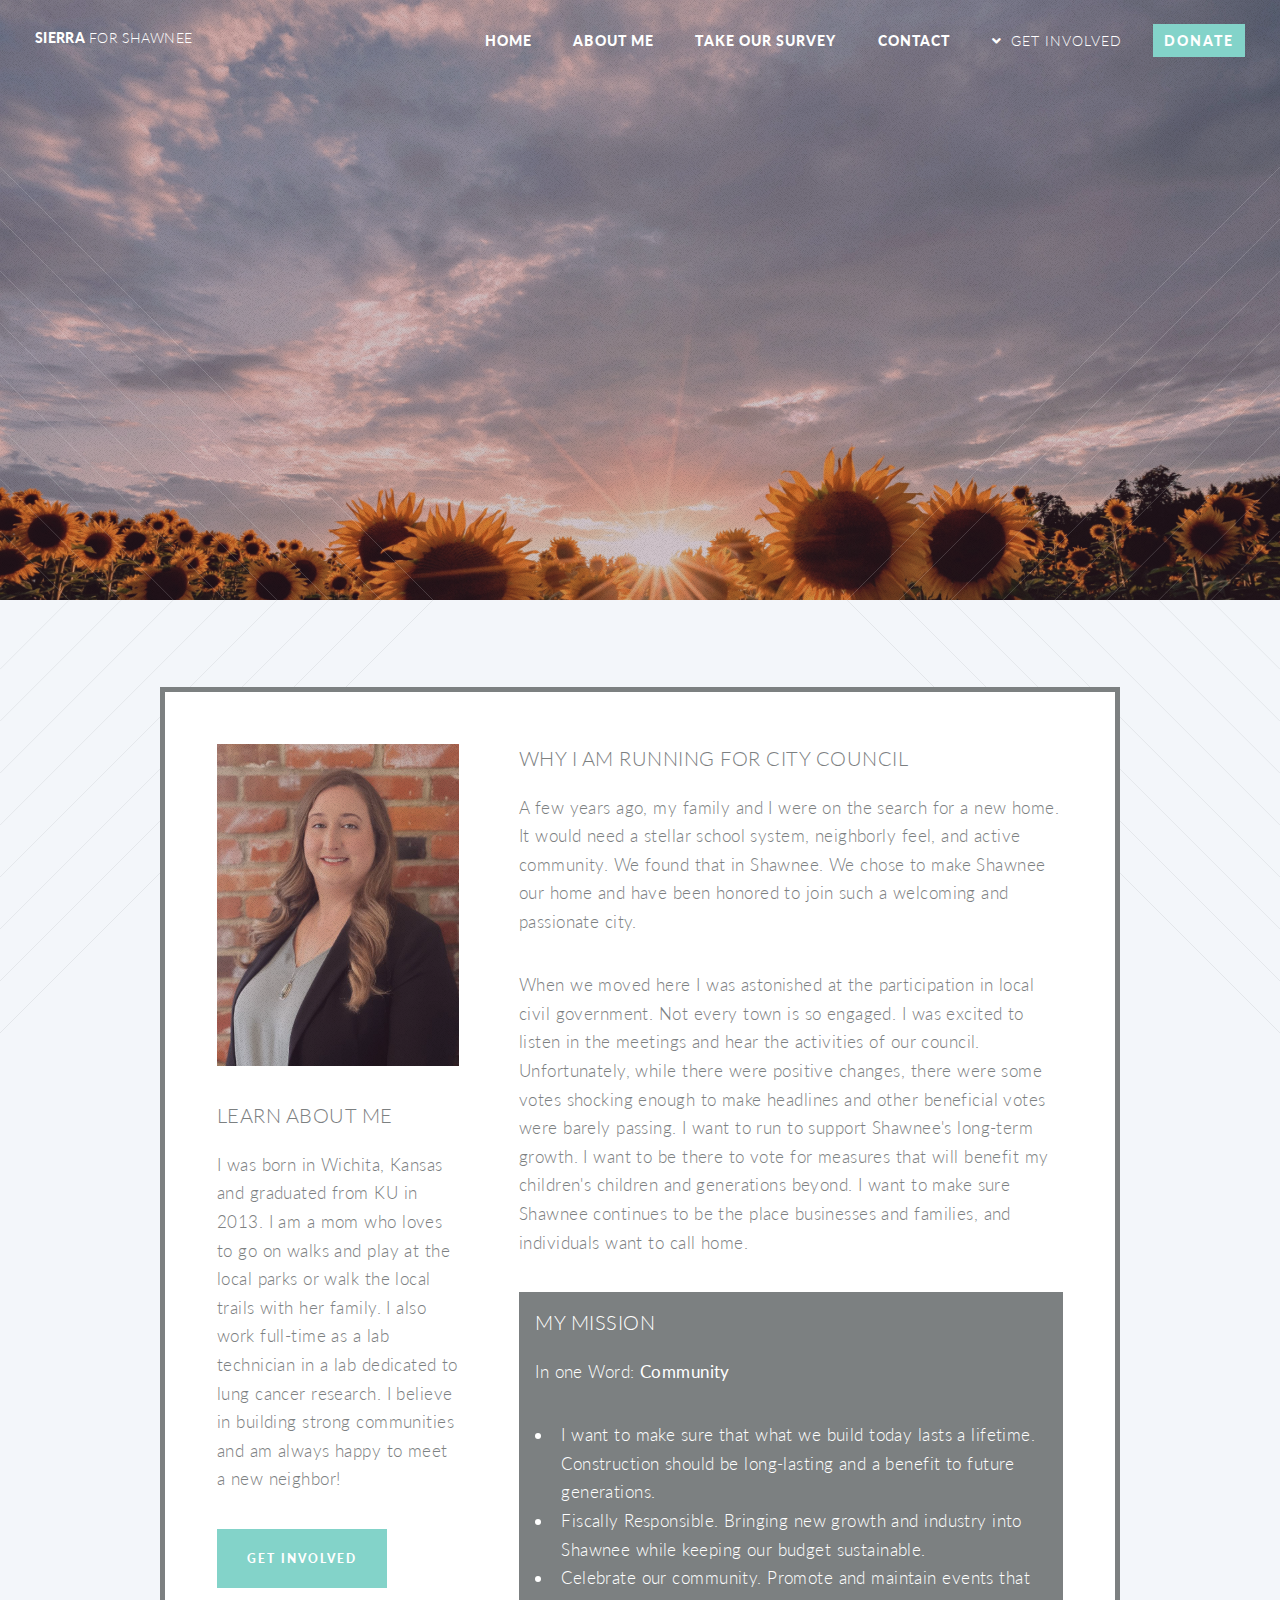
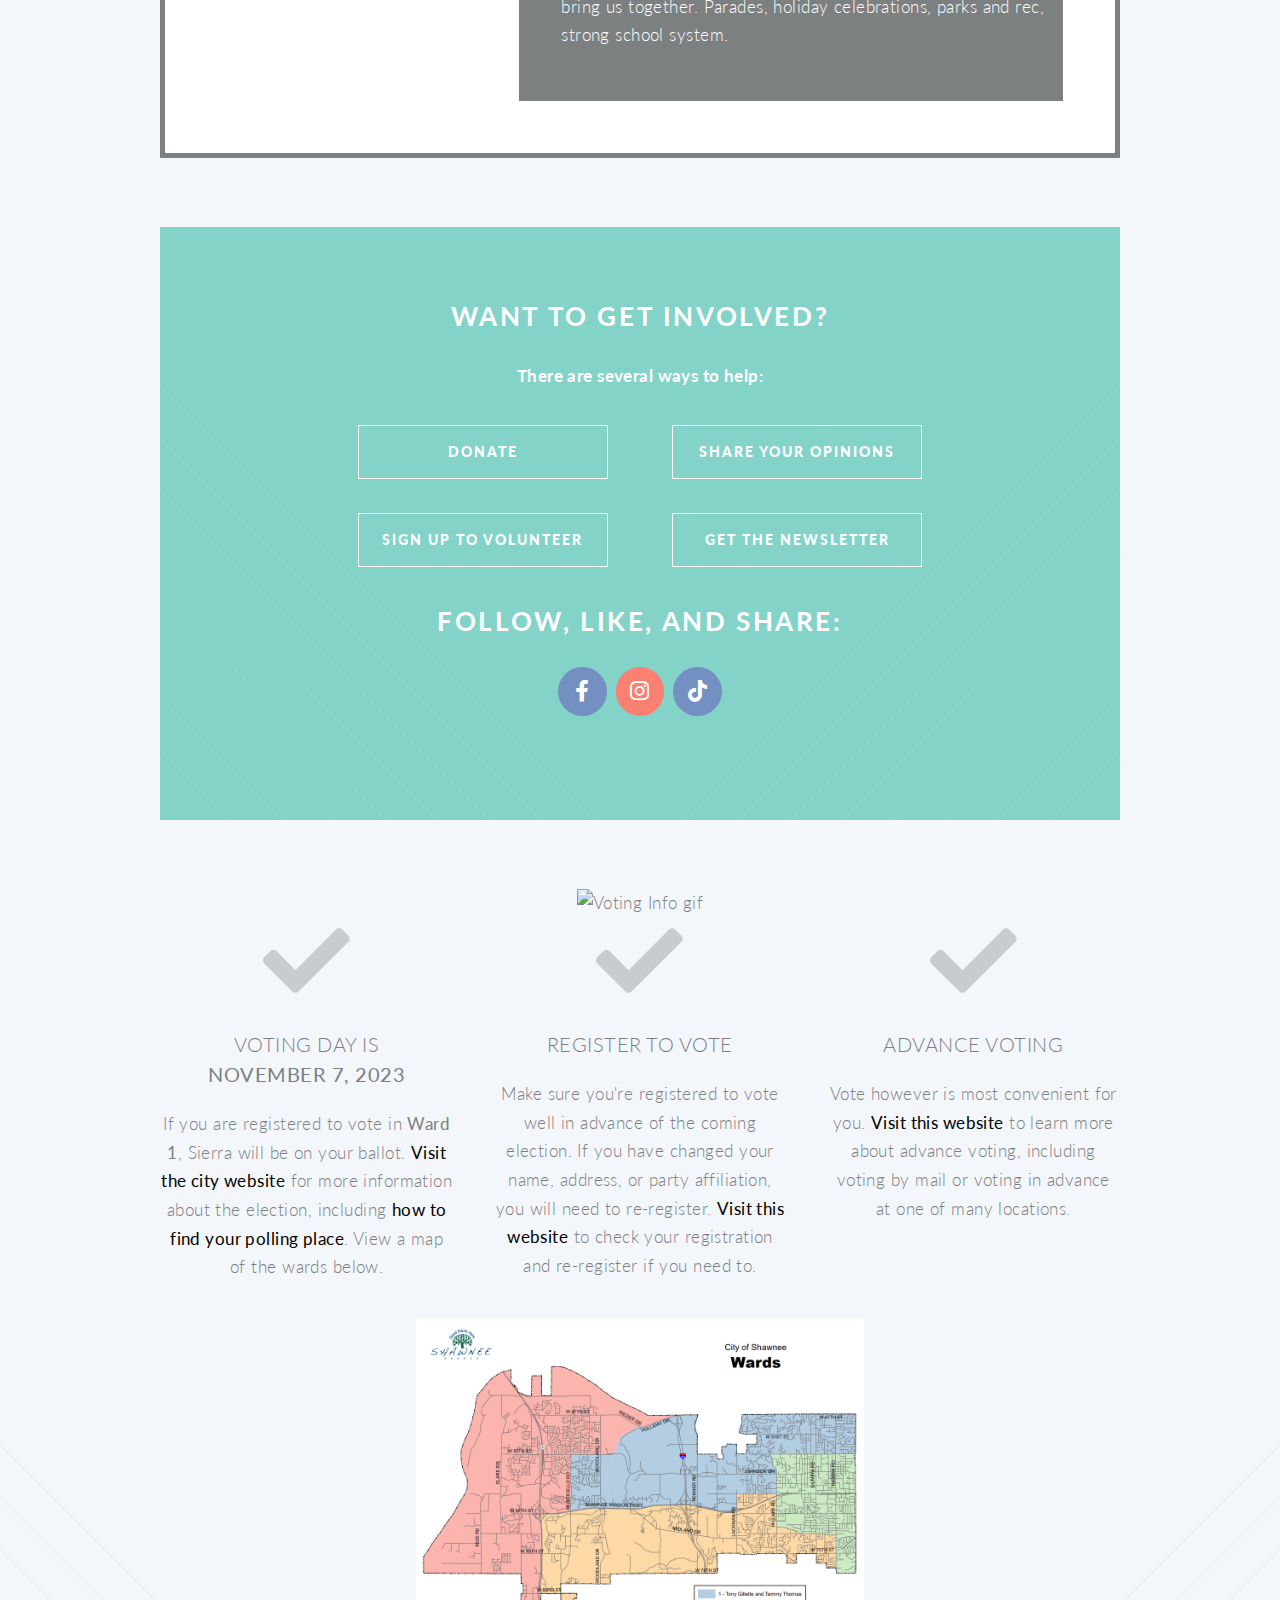
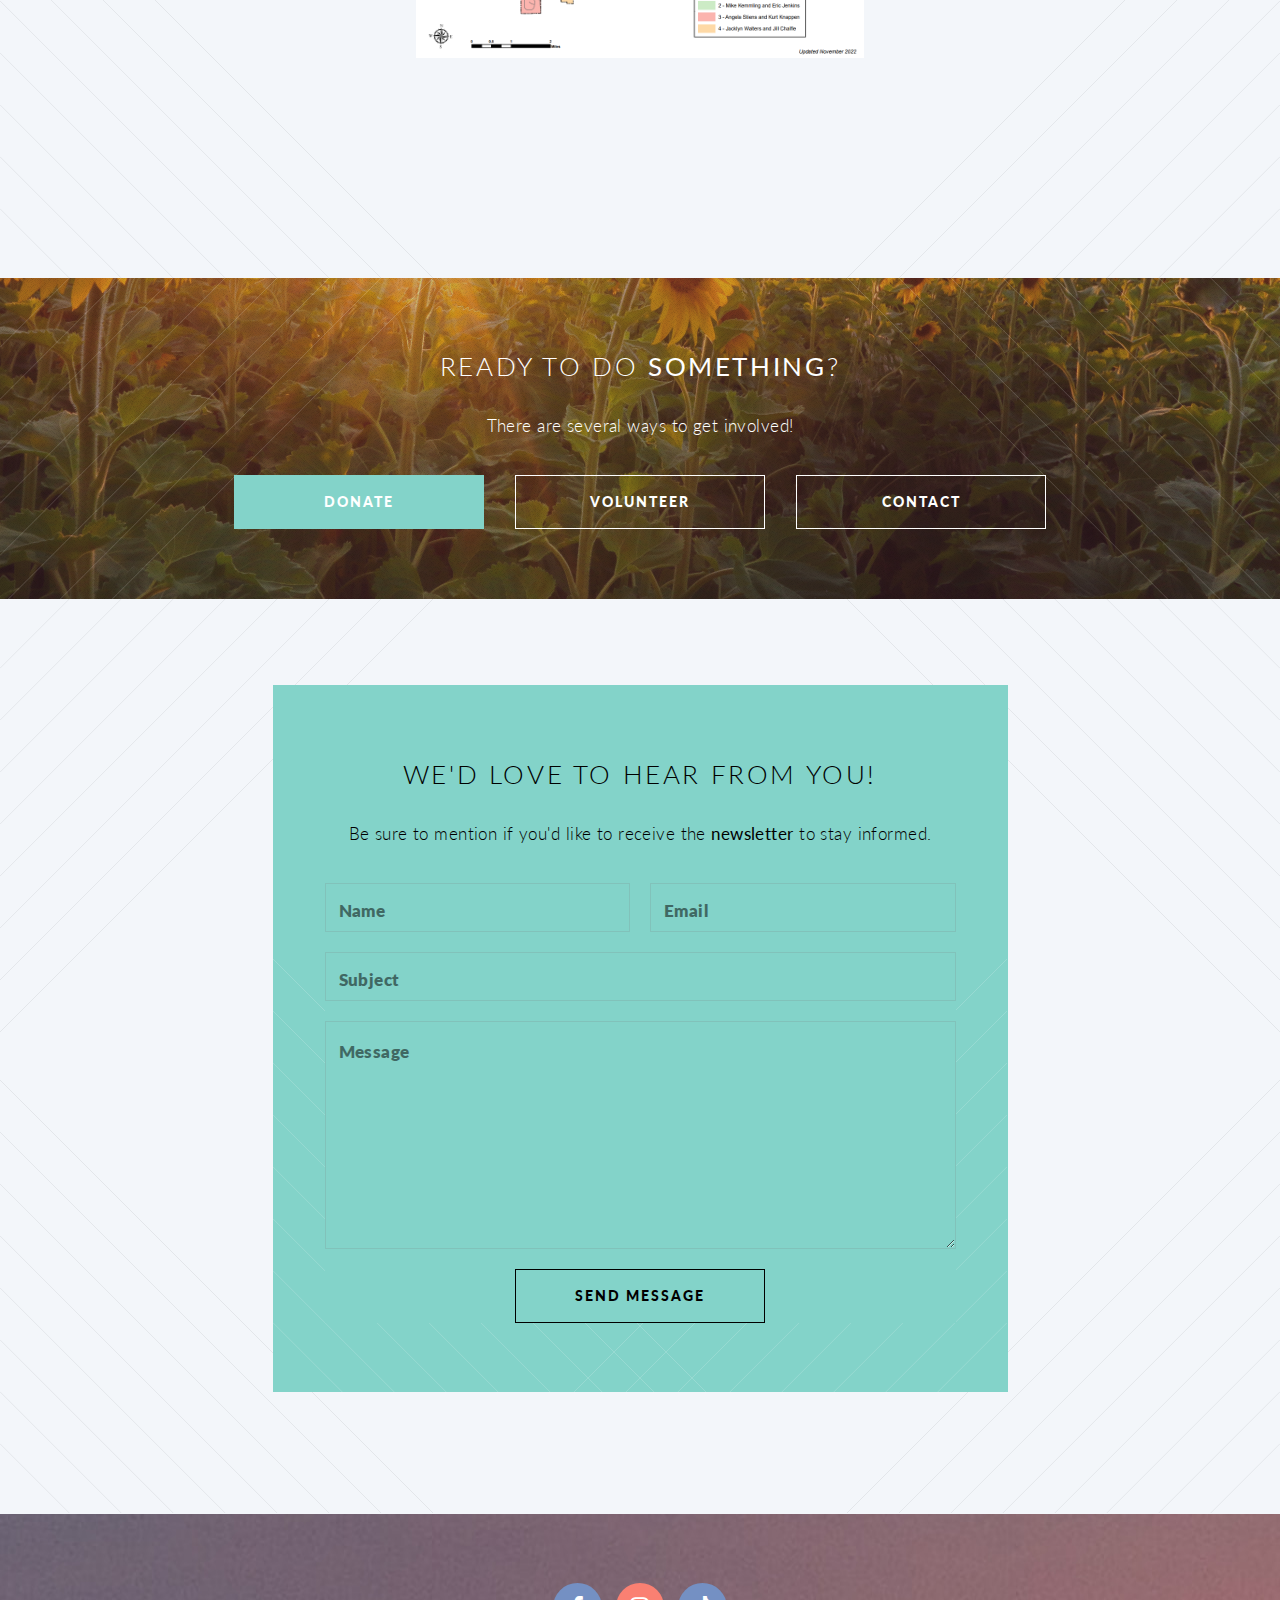
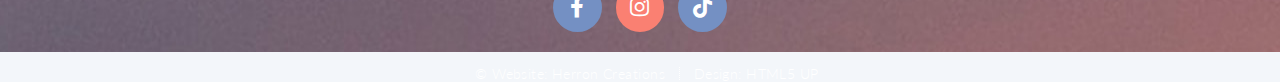
==== index.html @ 4c4a53b8 "Updated social media links on all pages" ====
<!DOCTYPE HTML>
<!--
	Twenty by HTML5 UP
	html5up.net | @ajlkn
	Free for personal and commercial use under the CCA 3.0 license (html5up.net/license)
-->
<html>
	<head>
		<title>Sierra For Shawnee</title>
		<meta charset="utf-8" />
		<meta name="viewport" content="width=device-width, initial-scale=1, user-scalable=no" />
		<link rel="stylesheet" href="assets/css/main.css" />
		<noscript><link rel="stylesheet" href="assets/css/noscript.css" /></noscript>
	</head>
	<body class="index is-preload">
		<div id="page-wrapper">

			<!-- Header -->
				<header id="header" class="alt">
					<h1 id="logo"><a href="index.html">Sierra <span>for Shawnee</span></a></h1>
					<nav id="nav">
						<ul>
							<li class="current"><a href="index.html" target="_blank">Home</a></li>
							<li class="current"><a href="aboutme.html" target="_blank">About Me</a></li>
							<li class="current"><a href="survey.html" target="_blank">Take Our Survey</a></li>
							<li class="current"><a href="contact.html" target="_blank">Contact</a></li>
							<li class="submenu">
								<a href="#">Get Involved</a>
								<ul>
									<li><a href="volunteer.html" target="_blank">Volunteer</a></li>
									<li><a href="https://secure.actblue.com/donate/sierraforshawnee" target="_blank">Donate</a></li>
									<!-- <li><a href="no-sidebar.html">No Sidebar</a></li> -->
									<li><a href="contact.html" target="_blank">Contact</a></li>
									<li><a href="#votinginfo">Voting Info</a></li>
									<!-- <li class="submenu">
										<a href="#">Submenu</a>
										<ul>
											<li><a href="#">Dolore Sed</a></li>
											<li><a href="#">Consequat</a></li>
											<li><a href="#">Lorem Magna</a></li>
											<li><a href="#">Sed Magna</a></li>
											<li><a href="#">Ipsum Nisl</a></li>
										</ul>
									</li> -->
								</ul>
							</li>
							<li><a href="https://secure.actblue.com/donate/sierraforshawnee" target="_blank" class="button primary">DONATE</a></li>
						</ul>
					</nav>
				</header>

			<!-- Banner -->
				<section id="banner">

					<!--
						".inner" is set up as an inline-block so it automatically expands
						in both directions to fit whatever's inside it. This means it won't
						automatically wrap lines, so be sure to use line breaks where
						appropriate (<br />).
					-->
					<div class="inner">

						<header>
							<h2>SIERRA FOR SHAWNEE</h2>
						</header>
						<p>Strengthening our community by supporting <br><strong>sustainable fiscal decisions, <br>developmental growth, and community celebrations.</strong><br />
							<!-- Lorem ipsum, dolor sit amet  <strong>Sierra</strong>  Enim, voluptate!
						<br />
						Lorem, ipsum.
						<br />
						dolor <a href=#>Link?</a>. -->
					</p>
						<footer>
							<ul class="buttons stacked">
								<li><a href="#main" class="button fit scrolly">Tell Me More</a></li>
							</ul>
						</footer>

					</div>

				</section>

			<!-- Main -->
				<article id="main">

					<!-- <header class="special container">
						<span class="icon solid fa-chart-bar"></span> -->
						<!-- <h2>As this is my <strong>twentieth</strong> freebie for HTML5 UP
						<br />
						I decided to give it a really creative name.</h2>
						<p>Turns out <strong>Twenty</strong> was the best I could come up with. Anyway, lame name aside,
						<br />
						it's minimally designed, fully responsive, built on HTML5/CSS3,
						and, like all my stuff,
						<br />
						released for free under the <a href="http://html5up.net/license">Creative Commons Attribution 3.0</a> license. Have fun!</p>
					</header> --> 
					<section class="wrapper style4 container secondInCommand">

						<div class="row gtr-150">
							<div class="col-4 col-12-narrower">

								<!-- Sidebar -->
									<div class="sidebar">
										<section>
											<a href="#" class="image featured"><img src="images/sierraBrick.jpeg" alt="" /></a>
											<header>
												<h3><a href="aboutme.html">Learn about me</a></h3>
											</header>
											<p>I was born in Wichita, Kansas and graduated from KU in 2013. I am a mom who loves to go on walks and play at the local parks or walk the local trails with her family. I also work full-time as a lab technician in a lab dedicated to lung cancer research. I believe in building strong communities and am always happy to meet a new neighbor!</p>
											<footer>
												<ul class="buttons">
													<li><a href="#getInvolved" class="button small primary">Get Involved</a></li>
												</ul>
											</footer>
										</section>
										<!-- <section>
											<header>
												<h3>Magna Feugiat</h3>
											</header>
											<p>Sed tristique purus vitae volutpat commodo suscipit amet sed nibh. Proin a ullamcorper sed blandit. Sed tristique purus vitae volutpat commodo suscipit ullamcorper commodo suscipit amet sed nibh. Proin a ullamcorper sed blandit..</p>
											<footer>
												<ul class="buttons">
													<li><a href="#" class="button small">Learn More</a></li>
												</ul>
											</footer>
										</section> -->

										
									</div>

							</div>
							<div class="col-8 col-12-narrower imp-narrower">

								<!-- Content -->
									<div class="content">
										<section>
											<!-- <a href="#" class="image featured"><img src="images/sierraWood.jpeg" alt="" /></a> -->
											<header>
												<h3><a href="vision.html">Why I am Running For City Council</a></h3>
											</header>
											<p>A few years ago, my family and I were on the search for a new home. It would need a stellar school system, neighborly feel, and active community. We found that in Shawnee. We chose to make Shawnee our home and have been honored to join such a welcoming and passionate city.</p>

												<p>When we moved here I was astonished at the participation in local civil government. Not every town is so engaged. I was excited to listen in the meetings and hear the activities of our council. Unfortunately, while there were positive changes, there were some votes shocking enough to make headlines and other beneficial votes were barely passing. I want to run to support Shawnee's long-term growth. I want to be there to vote for measures that will benefit my children's children and generations beyond.
												I want to make sure Shawnee continues to be the place businesses and families, and individuals want to call home.  
												</p>
										</section>
									</div>
									<div class="content mission">
										<section>
											<!-- <a href="#" class="image featured"><img src="images/sierraWood.jpeg" alt="" /></a> -->
											<header>
												<h3><a href="vision.html">My Mission</a></h3>
											</header>
											<p>In one Word: <strong>Community</strong><br><ul>
												<li>I want to make sure that what we build today lasts a lifetime. Construction should be long-lasting and a benefit to future generations.</li>
												<li>Fiscally Responsible. Bringing new growth and industry into Shawnee while keeping our budget sustainable.</li>
												<li>Celebrate our community. Promote and maintain events that bring us together. Parades, holiday celebrations, parks and rec, strong school system.</li>
											</ul></p>
										</section>
									</div>

							</div>
						</div>
					</section>

					<!-- One -->
						<section id="getInvolved" class="wrapper style2 container special-alt">
							<div class="row gtr-50 involved flow">
								<div class="col-8 col-12-narrower skinny">

									<header class="invChild">
										<h2>Want to GET INVOLVED?</h2>
									</header>
									<p class="invChild">There are several ways to help:
									</p>
										<ul class="invChild buttons buttons1">
											<li><a href="https://secure.actblue.com/donate/sierraforshawnee" target="_blank" class="button">Donate</a></li>
											<li><a href="survey.html" target="_blank" class="button">Share your opinions</a></li>
										</ul>
										<ul class="invChild buttons buttons1">
											<li><a href="volunteer.html" class="button">Sign up to volunteer</a></li>
											<li><a href="contact.html" class="button">Get the Newsletter</a></li>
										</ul>
									<h2 class="invChild">Follow, like, and share:</h2>
										<!-- <ul>
											<li>Donate: Paypal, ActBlue</li>
											<li>Follow, Like and Share: Facebook, Twitter, Insta, TikTok, Reddit</li>
											<li>Share your opinions and/or sign up for volunteering: google forms survey</li>
											<li>Sign up for Newsletter: SierraforShawnee@gmail.com
										 
												General Questions: SierraforShawnee@gmail.com</li>
										</ul> -->
									
										<ul class="invChildIcons clickit icons">
											<li><a href="https://www.facebook.com/SierraforShawnee/" class="icon brands circle fa-facebook-f"><span class="label">Facebook</span></a></li>
											<!-- <li><a href="#" class="icon brands circle fa-twitter"><span class="label">Twitter</span></a></li> -->
											<li><a href="https://www.instagram.com/sierraforshawnee/?igshid=ZDdkNTZiNTM%3D" class="icon brands circle fa-instagram"><span class="label">Instagram</span></a></li>
											<li><a href="#" class="icon brands circle fa-tiktok"><span class="label">TikTok</span></a></li>
											<!-- <li><a href="#" class="icon brands circle fa-reddit"><span class="label">Reddit</span></a></li> -->
											
										</ul>
									<!-- <footer>
										<ul class="buttons">
											<li><a href="#" class="button">Find Out More</a></li>
										</ul>
									</footer> -->
								</div>
								<!-- <div class="col-4 col-12-narrower imp-narrower"> -->
									<!-- <ul class="featured-icons">
										<li><span class="icon fa-clock"><span class="label">Feature 1</span></span></li>
										<li><span class="icon solid fa-volume-up"><span class="label">Feature 2</span></span></li>
										<li><span class="icon solid fa-laptop"><span class="label">Feature 3</span></span></li>
										<li><span class="icon solid fa-inbox"><span class="label">Feature 4</span></span></li>
										<li><span class="icon solid fa-lock"><span class="label">Feature 5</span></span></li>
										<li><span class="icon solid fa-cog"><span class="label">Feature 6</span></span></li>
									</ul> -->
								<!-- </div> -->
							</div>
						</section>

					<!-- Two -->
					<!-- Voting Info -->
					<!-- <section class="home">
        				<video src="video.mp4" autoplay loop muted></video>
        				<h2>
            				<a href="#rest">Calico coffee </a>
       					 </h2>
    				</section> -->
						<section id="votinginfo" class="wrapper style1 container special">
							<div class="makeitfancy">
								<img src="images/votinginfo.gif" alt="Voting Info gif">
							</div>
							<div class="row">
								<div class="col-4 col-12-narrower voteLinks">

									<section>
										<span class="icon solid featured fa-check"></span>
										<header>
											<h3>Voting Day is<br> <strong>November 7, 2023</strong></h3>
										</header>
										<p>If you are registered to vote in <strong>Ward 1</strong>, Sierra will be on your ballot. <strong><a href="https://www.cityofshawnee.org/government/city_elections_and_voting" target="_blank">Visit the city website</a></strong> for more information about the election, including <strong><a href="https://www.jocoelection.org/voting-election-info/polling-places" target="_blank">how to find your polling place</a></strong>. View a map of the wards below.</p>
									</section>

								</div>
								<div class="col-4 col-12-narrower voteLinks">

									<section>
										<span class="icon solid featured fa-check"></span>
										<header>
											<h3>Register to Vote</h3>
										</header>
										<p>Make sure you're registered to vote well in advance of the coming election. If you have changed your name, address, or party affiliation, you will need to re-register. <strong><a href="https://www.jocoelection.org/registration/register-vote" target="_blank">Visit this website</a></strong> to check your registration and re-register if you need to.</p>
									</section>

								</div>
								<div class="col-4 col-12-narrower voteLinks">

									<section>
										<span class="icon solid featured fa-check"></span>
										<header>
											<h3>Advance voting</h3>
										</header>
										<p>Vote however is most convenient for you. <strong><a href="https://www.jocoelection.org/voting-election-info/advance-voting" target="_blank">Visit this website</a></strong> to learn more about advance voting, including voting by mail or voting in advance at one of many locations.</p>
									</section>

								</div>
								
							</div>
							<div class="spaced">
								<a href="https://gis.cityofshawnee.org/GISImages/PDF_Maps/WARDS.pdf" target="_blank"><img class="logo" src="images/Shawnee Wards.png" alt="Shawnee Wards"></a>
							</div>

					<!-- Three -->
						<!-- <section class="wrapper style3 container special">

							<header class="major">
								<h2>Instagram <strong>placeholder</strong></h2>
							</header>

							<div class="row">
								<div class="col-6 col-12-narrower">

									<section>
										<a href="#" class="image featured"><img src="images/pic01.jpg" alt="" /></a>
										<header>
											<h3>Cool photo</h3>
										</header>
										<p>Sed tristique purus vitae volutpat commodo suscipit amet sed nibh. Proin a ullamcorper sed blandit. Sed tristique purus vitae volutpat commodo suscipit ullamcorper sed blandit lorem ipsum dolore.</p>
									</section>

								</div>
								<div class="col-6 col-12-narrower">

									<section>
										<a href="#" class="image featured"><img src="images/pic02.jpg" alt="" /></a>
										<header>
											<h3>Cool photo</h3>
										</header>
										<p>Sed tristique purus vitae volutpat commodo suscipit amet sed nibh. Proin a ullamcorper sed blandit. Sed tristique purus vitae volutpat commodo suscipit ullamcorper sed blandit lorem ipsum dolore.</p>
									</section>

								</div>
							</div>
							<div class="row">
								<div class="col-6 col-12-narrower">

									<section>
										<a href="#" class="image featured"><img src="images/pic03.jpg" alt="" /></a>
										<header>
											<h3>Cool photo</h3>
										</header>
										<p>Sed tristique purus vitae volutpat commodo suscipit amet sed nibh. Proin a ullamcorper sed blandit. Sed tristique purus vitae volutpat commodo suscipit ullamcorper sed blandit lorem ipsum dolore.</p>
									</section>

								</div>
								<div class="col-6 col-12-narrower">

									<section>
										<a href="#" class="image featured"><img src="images/pic04.jpg" alt="" /></a>
										<header>
											<h3>Cool photo</h3>
										</header>
										<p>Sed tristique purus vitae volutpat commodo suscipit amet sed nibh. Proin a ullamcorper sed blandit. Sed tristique purus vitae volutpat commodo suscipit ullamcorper sed blandit lorem ipsum dolore.</p>
									</section>

								</div>
							</div>

							<footer class="major">
								<ul class="buttons">
									<li><a href="#" class="button">See More</a></li>
								</ul>
							</footer>

						</section> -->

				</article>

			<!-- CTA -->
				<section id="cta">

					<header>
						<h2>Ready to do <strong>something</strong>?</h2>
						<p>There are several ways to get involved!</p>
					</header>
					<footer>
						<ul class="buttons">
							<li><a href="https://secure.actblue.com/donate/sierraforshawnee" target="_blank" class="button primary">Donate</a></li>
							<li><a href="volunteer.html" class="button" target="_blank">Volunteer</a></li>
							<li><a href="contact.html" class="button" target="_blank">Contact</a></li>
						</ul>
					</footer>

				</section>
				<article id="main"><!-- One -->
						<section class="wrapper style2 special container medium tagalongcontact">

							<!-- Content -->
								<div class="content tagalongcontact">
									<h2>We'd love to hear from you!</h2>
									<p class="newsletter">Be sure to mention if you'd like to receive the <strong>newsletter</strong> to stay informed.</p>
									<form
  										action="https://formspree.io/f/mbjezznb"
  										method="POST"
										>
										<div class="row gtr-50">
											<div class="col-6 col-12-mobile">
												<input type="text" name="name" placeholder="Name" />
											</div>
											<div class="col-6 col-12-mobile">
												<input type="text" name="email" placeholder="Email" />
											</div>
											<div class="col-12">
												<input type="text" name="subject" placeholder="Subject" />
											</div>
											<div class="col-12">
												<textarea name="message" placeholder="Message" rows="7"></textarea>
											</div>
											<div class="col-12">
												<ul class="buttons">
													<li><input type="submit" class="special" value="Send Message" /></li>
												</ul>
											</div>
										</div>
									</form>
								</div>

						</section>

				</article>

			<!-- Footer -->
				<footer id="footer">

					<ul class="icons">
						<li><a href="https://www.facebook.com/SierraforShawnee/" class="icon brands circle fa-facebook-f"><span class="label">Facebook</span></a></li>
						<!-- <li><a href="#" class="icon brands circle fa-twitter"><span class="label">Twitter</span></a></li> -->
						<li><a href="https://www.instagram.com/sierraforshawnee/?igshid=ZDdkNTZiNTM%3D" class="icon brands circle fa-instagram"><span class="label">Instagram</span></a></li>
						<li><a href="#" class="icon brands circle fa-tiktok"><span class="label">TikTok</span></a></li>
						<!-- <li><a href="#" class="icon brands circle fa-reddit"><span class="label">Reddit</span></a></li> -->
					</ul>

					<ul class="copyright">
						<li>&copy; Website: <a href="https://alexherron.netlify.app/" target="_blank">Herron Creations</a></li><li>Design: <a href="http://html5up.net">HTML5 UP</a></li>
					</ul>

				</footer>

		</div>
		<!-- Scripts -->
			<script src="assets/js/jquery.min.js"></script>
			<script src="assets/js/jquery.dropotron.min.js"></script>
			<script src="assets/js/jquery.scrolly.min.js"></script>
			<script src="assets/js/jquery.scrollex.min.js"></script>
			<script src="assets/js/browser.min.js"></script>
			<script src="assets/js/breakpoints.min.js"></script>
			<script src="assets/js/util.js"></script>
			<script src="assets/js/main.js"></script>

	</body>
</html>
---- assets/css/main.css ----
@import url("fontawesome-all.min.css");
@import url("https://fonts.googleapis.com/css?family=Lato:300,400,900");

/*
	Twenty by HTML5 UP
	html5up.net | @ajlkn
	Free for personal and commercial use under the CCA 3.0 license (html5up.net/license)
*/

html, body, div, span, applet, object,
iframe, h1, h2, h3, h4, h5, h6, p, blockquote,
pre, a, abbr, acronym, address, big, cite,
code, del, dfn, em, img, ins, kbd, q, s, samp,
small, strike, strong, sub, sup, tt, var, b,
u, i, center, dl, dt, dd, ol, ul, li, fieldset,
form, label, legend, table, caption, tbody,
tfoot, thead, tr, th, td, article, aside,
canvas, details, embed, figure, figcaption,
footer, header, hgroup, menu, nav, output, ruby,
section, summary, time, mark, audio, video {
	margin: 0;
	padding: 0;
	border: 0;
	font-size: 100%;
	font: inherit;
	vertical-align: baseline;}

article, aside, details, figcaption, figure,
footer, header, hgroup, menu, nav, section {
	display: block;}

body {
	line-height: 1;
}

ol, ul {
	list-style: none;
}

blockquote, q {
	quotes: none;
}

	blockquote:before, blockquote:after, q:before, q:after {
		content: '';
		content: none;
	}

table {
	border-collapse: collapse;
	border-spacing: 0;
}

body {
	-webkit-text-size-adjust: none;
}

mark {
	background-color: transparent;
	color: inherit;
}

input::-moz-focus-inner {
	border: 0;
	padding: 0;
}

input, select, textarea {
	-moz-appearance: none;
	-webkit-appearance: none;
	-ms-appearance: none;
	appearance: none;
}

/* Basic */

	html {
		box-sizing: border-box;
	}

	*, *:before, *:after {
		box-sizing: inherit;
	}

	body {
		background: #f3f6fa;
	}

		body.is-preload *, body.is-preload *:before, body.is-preload *:after {
			-moz-animation: none !important;
			-webkit-animation: none !important;
			-ms-animation: none !important;
			animation: none !important;
			-moz-transition: none !important;
			-webkit-transition: none !important;
			-ms-transition: none !important;
			transition: none !important;
		}

	body, input, select, textarea {
		color: #7c8081;
		font-family: 'Lato', sans-serif;
		font-size: 15pt;
		font-weight: 300;
		letter-spacing: 0.025em;
		line-height: 1.75em;
	}

	a {
		-moz-transition: color 0.2s ease-in-out, border-color 0.2s ease-in-out, background-color 0.2s ease-in-out;
		-webkit-transition: color 0.2s ease-in-out, border-color 0.2s ease-in-out, background-color 0.2s ease-in-out;
		-ms-transition: color 0.2s ease-in-out, border-color 0.2s ease-in-out, background-color 0.2s ease-in-out;
		transition: color 0.2s ease-in-out, border-color 0.2s ease-in-out, background-color 0.2s ease-in-out;
		color: #3fb1a3;
		text-decoration: none;
		/* border-bottom: dotted 1px; */
	}

		a:hover {
			border-bottom-color: transparent;
		}

	strong, b {
		font-weight: 400;
	}

	p, ul, ol, dl, table, blockquote {
		margin: 0 0 2em 0;
	}

	h1, h2, h3, h4, h5, h6 {
		color: inherit;
		font-weight: 300;
		line-height: 1.75em;
		margin-bottom: 1em;
		text-transform: uppercase;
	}

		h1 a, h2 a, h3 a, h4 a, h5 a, h6 a {
			color: inherit;
			text-decoration: none;
			border: 0;
		}

	h2 {
		font-size: 1.5em;
		letter-spacing: 0.1em;
	}

	h3 {
		font-size: 1.15em;
		letter-spacing: 0.025em;
	}

	sub {
		font-size: 0.8em;
		position: relative;
		top: 0.5em;
	}

	sup {
		font-size: 0.8em;
		position: relative;
		top: -0.5em;
	}

	hr {
		border-top: solid 1px rgba(124, 128, 129, 0.2);
		border: 0;
		margin-bottom: 1.5em;
	}

	blockquote {
		border-left: solid 0.5em rgba(124, 128, 129, 0.2);
		font-style: italic;
		padding: 1em 0 1em 2em;
	}

/* Container */

	.container {
		margin: 0 auto;
		max-width: 100%;
		width: 1400px;
	}

		.container.medium {
			width: 1050px;
		}

		@media screen and (max-width: 1680px) {

			.container {
				width: 1200px;
			}

				.container.medium {
					width: 900px;
				}

		}

		@media screen and (max-width: 1280px) {

			.container {
				width: 960px;
			}

				.container.medium {
					width: 735px;
				}

		}

		@media screen and (max-width: 980px) {

			.container {
				width: 95%;
			}

				.container.medium {
					width: 71.25%;
				}

		}

		@media screen and (max-width: 840px) {

			.container {
				width: 95%;
			}

				.container.medium {
					width: 95%;
				}

		}

		@media screen and (max-width: 736px) {

			.container {
				width: 100%;
			}

				.container.medium {
					width: 100%;
				}

		}

/* Row */

	.row {
		display: flex;
		flex-wrap: wrap;
		box-sizing: border-box;
		align-items: stretch;
	}

		.row > * {
			box-sizing: border-box;
		}

		.row.gtr-uniform > * > :last-child {
			margin-bottom: 0;
		}

		.row.aln-left {
			justify-content: flex-start;
		}

		.row.aln-center {
			justify-content: center;
		}

		.row.aln-right {
			justify-content: flex-end;
		}

		.row.aln-top {
			align-items: flex-start;
		}

		.row.aln-middle {
			align-items: center;
		}

		.row.aln-bottom {
			align-items: flex-end;
		}

		.row > .imp {
			order: -1;
		}

		.row > .col-1 {
			width: 8.33333%;
		}

		.row > .off-1 {
			margin-left: 8.33333%;
		}

		.row > .col-2 {
			width: 16.66667%;
		}

		.row > .off-2 {
			margin-left: 16.66667%;
		}

		.row > .col-3 {
			width: 25%;
		}

		.row > .off-3 {
			margin-left: 25%;
		}

		.row > .col-4 {
			width: 33.33333%;
		}

		.row > .off-4 {
			margin-left: 33.33333%;
		}

		.row > .col-5 {
			width: 41.66667%;
		}

		.row > .off-5 {
			margin-left: 41.66667%;
		}

		.row > .col-6 {
			width: 50%;
		}

		.row > .off-6 {
			margin-left: 50%;
		}

		.row > .col-7 {
			width: 58.33333%;
		}

		.row > .off-7 {
			margin-left: 58.33333%;
		}

		.row > .col-8 {
			width: 66.66667%;
		}

		.row > .off-8 {
			margin-left: 66.66667%;
		}

		.row > .col-9 {
			width: 75%;
		}

		.row > .off-9 {
			margin-left: 75%;
		}

		.row > .col-10 {
			width: 83.33333%;
		}

		.row > .off-10 {
			margin-left: 83.33333%;
		}

		.row > .col-11 {
			width: 91.66667%;
		}

		.row > .off-11 {
			margin-left: 91.66667%;
		}

		.row > .col-12 {
			width: 100%;
		}

		.row > .off-12 {
			margin-left: 100%;
		}

		.row.gtr-0 {
			margin-top: 0px;
			margin-left: 0px;
		}

			.row.gtr-0 > * {
				padding: 0px 0 0 0px;
			}

			.row.gtr-0.gtr-uniform {
				margin-top: 0px;
			}

				.row.gtr-0.gtr-uniform > * {
					padding-top: 0px;
				}

		.row.gtr-25 {
			margin-top: -12.5px;
			margin-left: -12.5px;
		}

			.row.gtr-25 > * {
				padding: 12.5px 0 0 12.5px;
			}

			.row.gtr-25.gtr-uniform {
				margin-top: -12.5px;
			}

				.row.gtr-25.gtr-uniform > * {
					padding-top: 12.5px;
				}

		.row.gtr-50 {
			margin-top: -25px;
			margin-left: -25px;
		}

			.row.gtr-50 > * {
				padding: 25px 0 0 25px;
			}

			.row.gtr-50.gtr-uniform {
				margin-top: -25px;
			}

				.row.gtr-50.gtr-uniform > * {
					padding-top: 25px;
				}

		.row {
			margin-top: -50px;
			margin-left: -50px;
		}

			.row > * {
				padding: 50px 0 0 50px;
			}

			.row.gtr-uniform {
				margin-top: -50px;
			}

				.row.gtr-uniform > * {
					padding-top: 50px;
				}

		.row.gtr-150 {
			margin-top: -75px;
			margin-left: -75px;
		}

			.row.gtr-150 > * {
				padding: 75px 0 0 75px;
			}

			.row.gtr-150.gtr-uniform {
				margin-top: -75px;
			}

				.row.gtr-150.gtr-uniform > * {
					padding-top: 75px;
				}

		.row.gtr-200 {
			margin-top: -100px;
			margin-left: -100px;
		}

			.row.gtr-200 > * {
				padding: 100px 0 0 100px;
			}

			.row.gtr-200.gtr-uniform {
				margin-top: -100px;
			}

				.row.gtr-200.gtr-uniform > * {
					padding-top: 100px;
				}

		@media screen and (max-width: 1680px) {

			.row {
				display: flex;
				flex-wrap: wrap;
				box-sizing: border-box;
				align-items: stretch;
			}

				.row > * {
					box-sizing: border-box;
				}

				.row.gtr-uniform > * > :last-child {
					margin-bottom: 0;
				}

				.row.aln-left {
					justify-content: flex-start;
				}

				.row.aln-center {
					justify-content: center;
				}

				.row.aln-right {
					justify-content: flex-end;
				}

				.row.aln-top {
					align-items: flex-start;
				}

				.row.aln-middle {
					align-items: center;
				}

				.row.aln-bottom {
					align-items: flex-end;
				}

				.row > .imp-wide {
					order: -1;
				}

				.row > .col-1-wide {
					width: 8.33333%;
				}

				.row > .off-1-wide {
					margin-left: 8.33333%;
				}

				.row > .col-2-wide {
					width: 16.66667%;
				}

				.row > .off-2-wide {
					margin-left: 16.66667%;
				}

				.row > .col-3-wide {
					width: 25%;
				}

				.row > .off-3-wide {
					margin-left: 25%;
				}

				.row > .col-4-wide {
					width: 33.33333%;
				}

				.row > .off-4-wide {
					margin-left: 33.33333%;
				}

				.row > .col-5-wide {
					width: 41.66667%;
				}

				.row > .off-5-wide {
					margin-left: 41.66667%;
				}

				.row > .col-6-wide {
					width: 50%;
				}

				.row > .off-6-wide {
					margin-left: 50%;
				}

				.row > .col-7-wide {
					width: 58.33333%;
				}

				.row > .off-7-wide {
					margin-left: 58.33333%;
				}

				.row > .col-8-wide {
					width: 66.66667%;
				}

				.row > .off-8-wide {
					margin-left: 66.66667%;
				}

				.row > .col-9-wide {
					width: 75%;
				}

				.row > .off-9-wide {
					margin-left: 75%;
				}

				.row > .col-10-wide {
					width: 83.33333%;
				}

				.row > .off-10-wide {
					margin-left: 83.33333%;
				}

				.row > .col-11-wide {
					width: 91.66667%;
				}

				.row > .off-11-wide {
					margin-left: 91.66667%;
				}

				.row > .col-12-wide {
					width: 100%;
				}

				.row > .off-12-wide {
					margin-left: 100%;
				}

				.row.gtr-0 {
					margin-top: 0px;
					margin-left: 0px;
				}

					.row.gtr-0 > * {
						padding: 0px 0 0 0px;
					}

					.row.gtr-0.gtr-uniform {
						margin-top: 0px;
					}

						.row.gtr-0.gtr-uniform > * {
							padding-top: 0px;
						}

				.row.gtr-25 {
					margin-top: -10px;
					margin-left: -10px;
				}

					.row.gtr-25 > * {
						padding: 10px 0 0 10px;
					}

					.row.gtr-25.gtr-uniform {
						margin-top: -10px;
					}

						.row.gtr-25.gtr-uniform > * {
							padding-top: 10px;
						}

				.row.gtr-50 {
					margin-top: -20px;
					margin-left: -20px;
				}

					.row.gtr-50 > * {
						padding: 20px 0 0 20px;
					}

					.row.gtr-50.gtr-uniform {
						margin-top: -20px;
					}

						.row.gtr-50.gtr-uniform > * {
							padding-top: 20px;
						}

				.row {
					margin-top: -40px;
					margin-left: -40px;
				}

					.row > * {
						padding: 40px 0 0 40px;
					}

					.row.gtr-uniform {
						margin-top: -40px;
					}

						.row.gtr-uniform > * {
							padding-top: 40px;
						}

				.row.gtr-150 {
					margin-top: -60px;
					margin-left: -60px;
				}

					.row.gtr-150 > * {
						padding: 60px 0 0 60px;
					}

					.row.gtr-150.gtr-uniform {
						margin-top: -60px;
					}

						.row.gtr-150.gtr-uniform > * {
							padding-top: 60px;
						}

				.row.gtr-200 {
					margin-top: -80px;
					margin-left: -80px;
				}

					.row.gtr-200 > * {
						padding: 80px 0 0 80px;
					}

					.row.gtr-200.gtr-uniform {
						margin-top: -80px;
					}

						.row.gtr-200.gtr-uniform > * {
							padding-top: 80px;
						}

		}

		@media screen and (max-width: 1280px) {

			.row {
				display: flex;
				flex-wrap: wrap;
				box-sizing: border-box;
				align-items: stretch;
			}

				.row > * {
					box-sizing: border-box;
				}

				.row.gtr-uniform > * > :last-child {
					margin-bottom: 0;
				}

				.row.aln-left {
					justify-content: flex-start;
				}

				.row.aln-center {
					justify-content: center;
				}

				.row.aln-right {
					justify-content: flex-end;
				}

				.row.aln-top {
					align-items: flex-start;
				}

				.row.aln-middle {
					align-items: center;
				}

				.row.aln-bottom {
					align-items: flex-end;
				}

				.row > .imp-normal {
					order: -1;
				}

				.row > .col-1-normal {
					width: 8.33333%;
				}

				.row > .off-1-normal {
					margin-left: 8.33333%;
				}

				.row > .col-2-normal {
					width: 16.66667%;
				}

				.row > .off-2-normal {
					margin-left: 16.66667%;
				}

				.row > .col-3-normal {
					width: 25%;
				}

				.row > .off-3-normal {
					margin-left: 25%;
				}

				.row > .col-4-normal {
					width: 33.33333%;
				}

				.row > .off-4-normal {
					margin-left: 33.33333%;
				}

				.row > .col-5-normal {
					width: 41.66667%;
				}

				.row > .off-5-normal {
					margin-left: 41.66667%;
				}

				.row > .col-6-normal {
					width: 50%;
				}

				.row > .off-6-normal {
					margin-left: 50%;
				}

				.row > .col-7-normal {
					width: 58.33333%;
				}

				.row > .off-7-normal {
					margin-left: 58.33333%;
				}

				.row > .col-8-normal {
					width: 66.66667%;
				}

				.row > .off-8-normal {
					margin-left: 66.66667%;
				}

				.row > .col-9-normal {
					width: 75%;
				}

				.row > .off-9-normal {
					margin-left: 75%;
				}

				.row > .col-10-normal {
					width: 83.33333%;
				}

				.row > .off-10-normal {
					margin-left: 83.33333%;
				}

				.row > .col-11-normal {
					width: 91.66667%;
				}

				.row > .off-11-normal {
					margin-left: 91.66667%;
				}

				.row > .col-12-normal {
					width: 100%;
				}

				.row > .off-12-normal {
					margin-left: 100%;
				}

				.row.gtr-0 {
					margin-top: 0px;
					margin-left: 0px;
				}

					.row.gtr-0 > * {
						padding: 0px 0 0 0px;
					}

					.row.gtr-0.gtr-uniform {
						margin-top: 0px;
					}

						.row.gtr-0.gtr-uniform > * {
							padding-top: 0px;
						}

				.row.gtr-25 {
					margin-top: -10px;
					margin-left: -10px;
				}

					.row.gtr-25 > * {
						padding: 10px 0 0 10px;
					}

					.row.gtr-25.gtr-uniform {
						margin-top: -10px;
					}

						.row.gtr-25.gtr-uniform > * {
							padding-top: 10px;
						}

				.row.gtr-50 {
					margin-top: -20px;
					margin-left: -20px;
				}

					.row.gtr-50 > * {
						padding: 20px 0 0 20px;
					}

					.row.gtr-50.gtr-uniform {
						margin-top: -20px;
					}

						.row.gtr-50.gtr-uniform > * {
							padding-top: 20px;
						}

				.row {
					margin-top: -40px;
					margin-left: -40px;
				}

					.row > * {
						padding: 40px 0 0 40px;
					}

					.row.gtr-uniform {
						margin-top: -40px;
					}

						.row.gtr-uniform > * {
							padding-top: 40px;
						}

				.row.gtr-150 {
					margin-top: -60px;
					margin-left: -60px;
				}

					.row.gtr-150 > * {
						padding: 60px 0 0 60px;
					}

					.row.gtr-150.gtr-uniform {
						margin-top: -60px;
					}

						.row.gtr-150.gtr-uniform > * {
							padding-top: 60px;
						}

				.row.gtr-200 {
					margin-top: -80px;
					margin-left: -80px;
				}

					.row.gtr-200 > * {
						padding: 80px 0 0 80px;
					}

					.row.gtr-200.gtr-uniform {
						margin-top: -80px;
					}

						.row.gtr-200.gtr-uniform > * {
							padding-top: 80px;
						}

		}

		@media screen and (max-width: 980px) {

			.row {
				display: flex;
				flex-wrap: wrap;
				box-sizing: border-box;
				align-items: stretch;
			}

				.row > * {
					box-sizing: border-box;
				}

				.row.gtr-uniform > * > :last-child {
					margin-bottom: 0;
				}

				.row.aln-left {
					justify-content: flex-start;
				}

				.row.aln-center {
					justify-content: center;
				}

				.row.aln-right {
					justify-content: flex-end;
				}

				.row.aln-top {
					align-items: flex-start;
				}

				.row.aln-middle {
					align-items: center;
				}

				.row.aln-bottom {
					align-items: flex-end;
				}

				.row > .imp-narrow {
					order: -1;
				}

				.row > .col-1-narrow {
					width: 8.33333%;
				}

				.row > .off-1-narrow {
					margin-left: 8.33333%;
				}

				.row > .col-2-narrow {
					width: 16.66667%;
				}

				.row > .off-2-narrow {
					margin-left: 16.66667%;
				}

				.row > .col-3-narrow {
					width: 25%;
				}

				.row > .off-3-narrow {
					margin-left: 25%;
				}

				.row > .col-4-narrow {
					width: 33.33333%;
				}

				.row > .off-4-narrow {
					margin-left: 33.33333%;
				}

				.row > .col-5-narrow {
					width: 41.66667%;
				}

				.row > .off-5-narrow {
					margin-left: 41.66667%;
				}

				.row > .col-6-narrow {
					width: 50%;
				}

				.row > .off-6-narrow {
					margin-left: 50%;
				}

				.row > .col-7-narrow {
					width: 58.33333%;
				}

				.row > .off-7-narrow {
					margin-left: 58.33333%;
				}

				.row > .col-8-narrow {
					width: 66.66667%;
				}

				.row > .off-8-narrow {
					margin-left: 66.66667%;
				}

				.row > .col-9-narrow {
					width: 75%;
				}

				.row > .off-9-narrow {
					margin-left: 75%;
				}

				.row > .col-10-narrow {
					width: 83.33333%;
				}

				.row > .off-10-narrow {
					margin-left: 83.33333%;
				}

				.row > .col-11-narrow {
					width: 91.66667%;
				}

				.row > .off-11-narrow {
					margin-left: 91.66667%;
				}

				.row > .col-12-narrow {
					width: 100%;
				}

				.row > .off-12-narrow {
					margin-left: 100%;
				}

				.row.gtr-0 {
					margin-top: 0px;
					margin-left: 0px;
				}

					.row.gtr-0 > * {
						padding: 0px 0 0 0px;
					}

					.row.gtr-0.gtr-uniform {
						margin-top: 0px;
					}

						.row.gtr-0.gtr-uniform > * {
							padding-top: 0px;
						}

				.row.gtr-25 {
					margin-top: -7.5px;
					margin-left: -7.5px;
				}

					.row.gtr-25 > * {
						padding: 7.5px 0 0 7.5px;
					}

					.row.gtr-25.gtr-uniform {
						margin-top: -7.5px;
					}

						.row.gtr-25.gtr-uniform > * {
							padding-top: 7.5px;
						}

				.row.gtr-50 {
					margin-top: -15px;
					margin-left: -15px;
				}

					.row.gtr-50 > * {
						padding: 15px 0 0 15px;
					}

					.row.gtr-50.gtr-uniform {
						margin-top: -15px;
					}

						.row.gtr-50.gtr-uniform > * {
							padding-top: 15px;
						}

				.row {
					margin-top: -30px;
					margin-left: -30px;
				}

					.row > * {
						padding: 30px 0 0 30px;
					}

					.row.gtr-uniform {
						margin-top: -30px;
					}

						.row.gtr-uniform > * {
							padding-top: 30px;
						}

				.row.gtr-150 {
					margin-top: -45px;
					margin-left: -45px;
				}

					.row.gtr-150 > * {
						padding: 45px 0 0 45px;
					}

					.row.gtr-150.gtr-uniform {
						margin-top: -45px;
					}

						.row.gtr-150.gtr-uniform > * {
							padding-top: 45px;
						}

				.row.gtr-200 {
					margin-top: -60px;
					margin-left: -60px;
				}

					.row.gtr-200 > * {
						padding: 60px 0 0 60px;
					}

					.row.gtr-200.gtr-uniform {
						margin-top: -60px;
					}

						.row.gtr-200.gtr-uniform > * {
							padding-top: 60px;
						}

		}

		@media screen and (max-width: 840px) {

			.row {
				display: flex;
				flex-wrap: wrap;
				box-sizing: border-box;
				align-items: stretch;
			}

				.row > * {
					box-sizing: border-box;
				}

				.row.gtr-uniform > * > :last-child {
					margin-bottom: 0;
				}

				.row.aln-left {
					justify-content: flex-start;
				}

				.row.aln-center {
					justify-content: center;
				}

				.row.aln-right {
					justify-content: flex-end;
				}

				.row.aln-top {
					align-items: flex-start;
				}

				.row.aln-middle {
					align-items: center;
				}

				.row.aln-bottom {
					align-items: flex-end;
				}

				.row > .imp-narrower {
					order: -1;
				}

				.row > .col-1-narrower {
					width: 8.33333%;
				}

				.row > .off-1-narrower {
					margin-left: 8.33333%;
				}

				.row > .col-2-narrower {
					width: 16.66667%;
				}

				.row > .off-2-narrower {
					margin-left: 16.66667%;
				}

				.row > .col-3-narrower {
					width: 25%;
				}

				.row > .off-3-narrower {
					margin-left: 25%;
				}

				.row > .col-4-narrower {
					width: 33.33333%;
				}

				.row > .off-4-narrower {
					margin-left: 33.33333%;
				}

				.row > .col-5-narrower {
					width: 41.66667%;
				}

				.row > .off-5-narrower {
					margin-left: 41.66667%;
				}

				.row > .col-6-narrower {
					width: 50%;
				}

				.row > .off-6-narrower {
					margin-left: 50%;
				}

				.row > .col-7-narrower {
					width: 58.33333%;
				}

				.row > .off-7-narrower {
					margin-left: 58.33333%;
				}

				.row > .col-8-narrower {
					width: 66.66667%;
				}

				.row > .off-8-narrower {
					margin-left: 66.66667%;
				}

				.row > .col-9-narrower {
					width: 75%;
				}

				.row > .off-9-narrower {
					margin-left: 75%;
				}

				.row > .col-10-narrower {
					width: 83.33333%;
				}

				.row > .off-10-narrower {
					margin-left: 83.33333%;
				}

				.row > .col-11-narrower {
					width: 91.66667%;
				}

				.row > .off-11-narrower {
					margin-left: 91.66667%;
				}

				.row > .col-12-narrower {
					width: 100%;
				}

				.row > .off-12-narrower {
					margin-left: 100%;
				}

				.row.gtr-0 {
					margin-top: 0px;
					margin-left: 0px;
				}

					.row.gtr-0 > * {
						padding: 0px 0 0 0px;
					}

					.row.gtr-0.gtr-uniform {
						margin-top: 0px;
					}

						.row.gtr-0.gtr-uniform > * {
							padding-top: 0px;
						}

				.row.gtr-25 {
					margin-top: -7.5px;
					margin-left: -7.5px;
				}

					.row.gtr-25 > * {
						padding: 7.5px 0 0 7.5px;
					}

					.row.gtr-25.gtr-uniform {
						margin-top: -7.5px;
					}

						.row.gtr-25.gtr-uniform > * {
							padding-top: 7.5px;
						}

				.row.gtr-50 {
					margin-top: -15px;
					margin-left: -15px;
				}

					.row.gtr-50 > * {
						padding: 15px 0 0 15px;
					}

					.row.gtr-50.gtr-uniform {
						margin-top: -15px;
					}

						.row.gtr-50.gtr-uniform > * {
							padding-top: 15px;
						}

				.row {
					margin-top: -30px;
					margin-left: -30px;
				}

					.row > * {
						padding: 30px 0 0 30px;
					}

					.row.gtr-uniform {
						margin-top: -30px;
					}

						.row.gtr-uniform > * {
							padding-top: 30px;
						}

				.row.gtr-150 {
					margin-top: -45px;
					margin-left: -45px;
				}

					.row.gtr-150 > * {
						padding: 45px 0 0 45px;
					}

					.row.gtr-150.gtr-uniform {
						margin-top: -45px;
					}

						.row.gtr-150.gtr-uniform > * {
							padding-top: 45px;
						}

				.row.gtr-200 {
					margin-top: -60px;
					margin-left: -60px;
				}

					.row.gtr-200 > * {
						padding: 60px 0 0 60px;
					}

					.row.gtr-200.gtr-uniform {
						margin-top: -60px;
					}

						.row.gtr-200.gtr-uniform > * {
							padding-top: 60px;
						}

		}

		@media screen and (max-width: 736px) {

			.row {
				display: flex;
				flex-wrap: wrap;
				box-sizing: border-box;
				align-items: stretch;
			}

				.row > * {
					box-sizing: border-box;
				}

				.row.gtr-uniform > * > :last-child {
					margin-bottom: 0;
				}

				.row.aln-left {
					justify-content: flex-start;
				}

				.row.aln-center {
					justify-content: center;
				}

				.row.aln-right {
					justify-content: flex-end;
				}

				.row.aln-top {
					align-items: flex-start;
				}

				.row.aln-middle {
					align-items: center;
				}

				.row.aln-bottom {
					align-items: flex-end;
				}

				.row > .imp-mobile {
					order: -1;
				}

				.row > .col-1-mobile {
					width: 8.33333%;
				}

				.row > .off-1-mobile {
					margin-left: 8.33333%;
				}

				.row > .col-2-mobile {
					width: 16.66667%;
				}

				.row > .off-2-mobile {
					margin-left: 16.66667%;
				}

				.row > .col-3-mobile {
					width: 25%;
				}

				.row > .off-3-mobile {
					margin-left: 25%;
				}

				.row > .col-4-mobile {
					width: 33.33333%;
				}

				.row > .off-4-mobile {
					margin-left: 33.33333%;
				}

				.row > .col-5-mobile {
					width: 41.66667%;
				}

				.row > .off-5-mobile {
					margin-left: 41.66667%;
				}

				.row > .col-6-mobile {
					width: 50%;
				}

				.row > .off-6-mobile {
					margin-left: 50%;
				}

				.row > .col-7-mobile {
					width: 58.33333%;
				}

				.row > .off-7-mobile {
					margin-left: 58.33333%;
				}

				.row > .col-8-mobile {
					width: 66.66667%;
				}

				.row > .off-8-mobile {
					margin-left: 66.66667%;
				}

				.row > .col-9-mobile {
					width: 75%;
				}

				.row > .off-9-mobile {
					margin-left: 75%;
				}

				.row > .col-10-mobile {
					width: 83.33333%;
				}

				.row > .off-10-mobile {
					margin-left: 83.33333%;
				}

				.row > .col-11-mobile {
					width: 91.66667%;
				}

				.row > .off-11-mobile {
					margin-left: 91.66667%;
				}

				.row > .col-12-mobile {
					width: 100%;
				}

				.row > .off-12-mobile {
					margin-left: 100%;
				}

				.row.gtr-0 {
					margin-top: 0px;
					margin-left: 0px;
				}

					.row.gtr-0 > * {
						padding: 0px 0 0 0px;
					}

					.row.gtr-0.gtr-uniform {
						margin-top: 0px;
					}

						.row.gtr-0.gtr-uniform > * {
							padding-top: 0px;
						}

				.row.gtr-25 {
					margin-top: -7.5px;
					margin-left: -7.5px;
				}

					.row.gtr-25 > * {
						padding: 7.5px 0 0 7.5px;
					}

					.row.gtr-25.gtr-uniform {
						margin-top: -7.5px;
					}

						.row.gtr-25.gtr-uniform > * {
							padding-top: 7.5px;
						}

				.row.gtr-50 {
					margin-top: -15px;
					margin-left: -15px;
				}

					.row.gtr-50 > * {
						padding: 15px 0 0 15px;
					}

					.row.gtr-50.gtr-uniform {
						margin-top: -15px;
					}

						.row.gtr-50.gtr-uniform > * {
							padding-top: 15px;
						}

				.row {
					margin-top: -30px;
					margin-left: -30px;
				}

					.row > * {
						padding: 30px 0 0 30px;
					}

					.row.gtr-uniform {
						margin-top: -30px;
					}

						.row.gtr-uniform > * {
							padding-top: 30px;
						}

				.row.gtr-150 {
					margin-top: -45px;
					margin-left: -45px;
				}

					.row.gtr-150 > * {
						padding: 45px 0 0 45px;
					}

					.row.gtr-150.gtr-uniform {
						margin-top: -45px;
					}

						.row.gtr-150.gtr-uniform > * {
							padding-top: 45px;
						}

				.row.gtr-200 {
					margin-top: -60px;
					margin-left: -60px;
				}

					.row.gtr-200 > * {
						padding: 60px 0 0 60px;
					}

					.row.gtr-200.gtr-uniform {
						margin-top: -60px;
					}

						.row.gtr-200.gtr-uniform > * {
							padding-top: 60px;
						}

		}

/* Section/Article */

	section.special, article.special {
		text-align: center;
	}

	header.major {
		padding-bottom: 2em;
	}

	header.special {
		margin-bottom: 5em;
		padding-top: 7em;
		position: relative;
		text-align: center;
	}

		header.special:before, header.special:after {
			border-bottom: solid 1.5px;
			border-top: solid 1.5px;
			content: '';
			height: 7px;
			opacity: 0.1;
			position: absolute;
			top: 1.75em;
			width: 43%;
		}

		header.special:before {
			left: 0;
		}

		header.special:after {
			right: 0;
		}

		header.special h2 {
			margin-bottom: 0;
		}

		header.special h2 + p {
			margin-bottom: 0;
			padding-top: 1.5em;
		}

		header.special .icon {
			cursor: default;
			height: 7em;
			left: 0;
			position: absolute;
			text-align: center;
			top: 1em;
			width: 100%;
		}

			header.special .icon:before {
				font-size: 3.5em;
				opacity: 0.35;
			}

	footer > :last-child {
		margin-bottom: 0;
	}

	footer.major {
		padding-top: 3em;
	}

/* Form */

	input[type="text"],
	input[type="password"],
	input[type="email"],
	textarea {
		-moz-transition: background-color 0.2s ease-in-out, border-color 0.2s ease-in-out;
		-webkit-transition: background-color 0.2s ease-in-out, border-color 0.2s ease-in-out;
		-ms-transition: background-color 0.2s ease-in-out, border-color 0.2s ease-in-out;
		transition: background-color 0.2s ease-in-out, border-color 0.2s ease-in-out;
		-moz-appearance: none;
		-webkit-appearance: none;
		-ms-appearance: none;
		appearance: none;
		background: none;
		border: solid 1px rgba(124, 128, 129, 0.2);
		border-radius: 0;
		color: inherit;
		display: block;
		padding: 0.75em;
		text-decoration: none;
		width: 100%;
		outline: 0;
	}

		input[type="text"]:focus,
		input[type="password"]:focus,
		input[type="email"]:focus,
		textarea:focus {
			border-color: #83d3c9;
		}

	input[type="text"],
	input[type="password"],
	input[type="email"] {
		line-height: 1em;
	}

	::-webkit-input-placeholder {
		color: inherit;
		opacity: 0.5;
		position: relative;
		top: 3px;
	}

	:-moz-placeholder {
		color: inherit;
		opacity: 0.5;
	}

	::-moz-placeholder {
		color: inherit;
		opacity: 0.5;
	}

	:-ms-input-placeholder {
		color: inherit;
		opacity: 0.5;
	}

/* Image */

	.image {
		border: 0;
		position: relative;
	}

		.image:before {
			background: url("images/overlay.png");
			content: '';
			height: 100%;
			left: 0;
			position: absolute;
			top: 0;
			width: 100%;
		}

		.image.fit {
			display: block;
		}

			.image.fit img {
				display: block;
				width: 100%;
			}

		.image.featured {
			display: block;
			margin: 0 0 2em 0;
		}

			.image.featured img {
				display: block;
				width: 100%;
			}

/* Icon */

	.icon {
		text-decoration: none;
		position: relative;
	}

		.icon:before {
			-moz-osx-font-smoothing: grayscale;
			-webkit-font-smoothing: antialiased;
			display: inline-block;
			font-style: normal;
			font-variant: normal;
			text-rendering: auto;
			line-height: 1;
			text-transform: none !important;
			font-family: 'Font Awesome 5 Free';
			font-weight: 400;
		}

		.icon.solid:before {
			font-weight: 900;
		}

		.icon:before {
			line-height: inherit;
		}

		.icon.brands:before {
			font-family: 'Font Awesome 5 Brands';
		}

		.icon.circle {
			-moz-transition: all 0.2s ease-in-out;
			-webkit-transition: all 0.2s ease-in-out;
			-ms-transition: all 0.2s ease-in-out;
			transition: all 0.2s ease-in-out;
			border: 0;
			border-radius: 100%;
			display: inline-block;
			font-size: 1.25em;
			height: 2.25em;
			left: 0;
			line-height: 2.25em;
			text-align: center;
			text-decoration: none;
			top: 0;
			width: 2.25em;
		}

			.icon.circle:hover {
				top: -0.2em;
			}

			.icon.circle.fa-twitter, .icon.circle.fa-instagram  {
				/* background: #70aecd; */
				background: salmon;
				color: #fff;
			}

				.icon.circle.fa-twitter:hover, .icon.circle.fa-tiktok:hover {
					background: lightsalmon;
				}

			.icon.circle.fa-facebook-f,.icon.circle.fa-tiktok, .icon.circle.fa-reddit {
				background: #7490c3;
				color: #fff;
			}

				.icon.circle.fa-facebook-f:hover, .icon.circle.fa-instagram:hover, .icon.circle.fa-reddit:hover {
					background: #829bc9;
				}

			.icon.circle.fa-google-plus-g {
				background: #db6b67;
				color: #fff;
			}

				.icon.circle.fa-google-plus-g:hover {
					background: #df7b77;
				}

			.icon.circle.fa-github {
				background: #dcad8b;
				color: #fff;
			}

				.icon.circle.fa-github:hover {
					background: #e1b89b;
				}

			.icon.circle.fa-dribbble {
				background: #da83ae;
				color: #fff;
			}

				.icon.circle.fa-dribbble:hover {
					background: #df93b8;
				}

		.icon.featured {
			cursor: default;
			display: block;
			margin: 0 0 1.5em 0;
			opacity: 0.35;
			text-align: center;
		}

			.icon.featured:before {
				font-size: 5em;
				line-height: 1em;
			}

		.icon > .label {
			display: none;
		}

/* List */

	ol {
		list-style: decimal;
		padding-left: 1.25em;
	}

		ol li {
			padding-left: 0.25em;
		}

	ul {
		list-style: disc;
		padding-left: 1em;
	}

		ul li {
			padding-left: 0.5em;
		}

/* Icons */

	ul.icons {
		list-style: none;
		padding-left: 0;
		cursor: default;
	}

		ul.icons li {
			display: inline-block;
			line-height: 1em;
			padding-left: 0.5em;
		}

			ul.icons li:first-child {
				padding-left: 0;
			}

/* Featured Icons */

	ul.featured-icons {
		cursor: default;
		margin: -0.75em 0 0 0;
		opacity: 0.35;
		overflow: hidden;
		position: relative;
		list-style: none;
		padding-left: 0;
	}

		ul.featured-icons li {
			display: block;
			float: left;
			text-align: center;
			width: 50%;
			padding-left: 0;
			margin-bottom: 1em;
		}

			ul.featured-icons li .icon {
				display: inline-block;
				font-size: 5.5em;
				height: 1em;
				line-height: 1.5em;
				width: 1em;
			}

/* Buttons */

	ul.buttons {
		cursor: default;
		list-style: none;
		padding-left: 0;
	}

		ul.buttons:last-child {
			margin-bottom: 0;
		}

		ul.buttons li {
			display: inline-block;
			padding: 0 0 0 1.5em;
		}

			ul.buttons li:first-child {
				padding: 0;
			}

		ul.buttons.stacked li {
			display: block;
			padding: 1.5em 0 0 0;
		}

			ul.buttons.stacked li:first-child {
				padding: 0;
			}

/* Table */

	table {
		width: 100%;
	}

		table.default {
			width: 100%;
		}

			table.default tbody tr {
				border-bottom: solid 1px rgba(124, 128, 129, 0.2);
			}

			table.default td {
				padding: 0.5em 1em 0.5em 1em;
			}

			table.default th {
				font-weight: 400;
				padding: 0.5em 1em 0.5em 1em;
				text-align: left;
			}

			table.default thead {
				background: #7c8081;
				color: #fff;
			}

/* Button */

	input[type="button"],
	input[type="submit"],
	input[type="reset"],
	button,
	.button {
		-moz-appearance: none;
		-webkit-appearance: none;
		-ms-appearance: none;
		appearance: none;
		-moz-transition: color 0.2s ease-in-out, border-color 0.2s ease-in-out, background-color 0.2s ease-in-out;
		-webkit-transition: color 0.2s ease-in-out, border-color 0.2s ease-in-out, background-color 0.2s ease-in-out;
		-ms-transition: color 0.2s ease-in-out, border-color 0.2s ease-in-out, background-color 0.2s ease-in-out;
		transition: color 0.2s ease-in-out, border-color 0.2s ease-in-out, background-color 0.2s ease-in-out;
		background: none;
		border: solid 1px;
		border-radius: 0;
		color: inherit;
		cursor: pointer;
		display: inline-block;
		font-size: 0.8em;
		font-weight: 900;
		letter-spacing: 2px;
		min-width: 18em;
		padding: 0 0.75em;
		line-height: 3.75em;
		text-align: center;
		text-decoration: none;
		text-transform: uppercase;
	}

		input[type="button"]:hover,
		input[type="submit"]:hover,
		input[type="reset"]:hover,
		button:hover,
		.button:hover {
			background: rgba(188, 202, 206, 0.15);
			border-color: inherit;
		}

		input[type="button"].primary,
		input[type="submit"].primary,
		input[type="reset"].primary,
		button.primary,
		.button.primary {
			background: #83d3c9;
			border-color: #83d3c9;
			color: #fff !important;
		}

			input[type="button"].primary:hover,
			input[type="submit"].primary:hover,
			input[type="reset"].primary:hover,
			button.primary:hover,
			.button.primary:hover {
				background: #96dad1 !important;
				border-color: #96dad1 !important;
			}

		input[type="button"].fit,
		input[type="submit"].fit,
		input[type="reset"].fit,
		button.fit,
		.button.fit {
			width: 100%;
		}

		input[type="button"].small,
		input[type="submit"].small,
		input[type="reset"].small,
		button.small,
		.button.small {
			font-size: 0.7em;
			min-width: 14em;
			padding: 0.5em 0;
		}

/* Wrapper */

	.wrapper {
		margin-bottom: 5em;
		padding: 5em;
	}

		.wrapper.style1 {
			padding: 0;
		}

		.wrapper.style2 {
			background-color: #83d3c9;
			background-image: url("images/light-bl.svg"), url("images/light-br.svg");
			background-position: bottom left, bottom right;
			background-repeat: no-repeat, no-repeat;
			background-size: 25em, 25em;
			color: #fff;
		}

			.wrapper.style2 input[type="button"]:hover,
			.wrapper.style2 input[type="submit"]:hover,
			.wrapper.style2 input[type="reset"]:hover,
			.wrapper.style2 button:hover,
			.wrapper.style2 .button:hover {
				background: rgba(255, 255, 255, 0.15) !important;
			}

			.wrapper.style2 input[type="button"].primary,
			.wrapper.style2 input[type="submit"].primary,
			.wrapper.style2 input[type="reset"].primary,
			.wrapper.style2 button.primary,
			.wrapper.style2 .button.primary {
				background: #fff;
				border-color: #fff;
				color: #83d3c9 !important;
			}

				.wrapper.style2 input[type="button"].primary:hover,
				.wrapper.style2 input[type="submit"].primary:hover,
				.wrapper.style2 input[type="reset"].primary:hover,
				.wrapper.style2 button.primary:hover,
				.wrapper.style2 .button.primary:hover {
					border-color: inherit !important;
					color: #fff !important;
				}

		.wrapper.style3 {
			background: #fff;
			color: inherit;
		}

		.wrapper.style4 {
			background: #fff;
			color: inherit;
			padding: 4em;
		}

/* Header */

	@-moz-keyframes reveal-header {
		0% {
			top: -5em;
		}

		100% {
			top: 0;
		}
	}

	@-webkit-keyframes reveal-header {
		0% {
			top: -5em;
		}

		100% {
			top: 0;
		}
	}

	@-ms-keyframes reveal-header {
		0% {
			top: -5em;
		}

		100% {
			top: 0;
		}
	}

	@keyframes reveal-header {
		0% {
			top: -5em;
		}

		100% {
			top: 0;
		}
	}

	#header {
		background: #fff;
		box-shadow: 0 1px 2px 0 rgba(0, 0, 0, 0.075);
		color: inherit;
		cursor: default;
		font-size: 0.8em;
		left: 0;
		padding: 1em 1.5em;
		position: fixed;
		top: 0;
		width: 100%;
		z-index: 10000;
	}

		#header h1 {
			font-weight: 900;
			margin: 0;
		}

			#header h1 span {
				font-weight: 300;
			}

		#header nav {
			letter-spacing: 0.075em;
			position: absolute;
			right: 1.5em;
			text-transform: uppercase;
			top: 0.75em;
		}

			#header nav ul {
				list-style: none;
				padding-left: 0;
			}

				#header nav ul li {
					display: inline-block;
					margin-left: 1.5em;
					padding-left: 0;
				}

					#header nav ul li > ul {
						display: none;
					}

					#header nav ul li a {
						border: solid 1px transparent;
						color: inherit;
						display: inline-block;
						line-height: 1em;
						padding: 0.6em 0.75em;
						text-decoration: none;
					}

					#header nav ul li input[type="button"],
					#header nav ul li input[type="submit"],
					#header nav ul li input[type="reset"],
					#header nav ul li button,
					#header nav ul li .button {
						font-size: 1em;
						min-width: 0;
						width: auto;
					}

					#header nav ul li.submenu > a {
						text-decoration: none;
					}

						#header nav ul li.submenu > a:before {
							-moz-osx-font-smoothing: grayscale;
							-webkit-font-smoothing: antialiased;
							display: inline-block;
							font-style: normal;
							font-variant: normal;
							text-rendering: auto;
							line-height: 1;
							text-transform: none !important;
							font-family: 'Font Awesome 5 Free';
							font-weight: 900;
						}

						#header nav ul li.submenu > a:before {
							content: '\f107';
							margin-right: 0.65em;
						}

					#header nav ul li.active > a, #header nav ul li:hover > a {
						-moz-transition: all 0.2s ease-in-out;
						-webkit-transition: all 0.2s ease-in-out;
						-ms-transition: all 0.2s ease-in-out;
						transition: all 0.2s ease-in-out;
						background: rgba(188, 202, 206, 0.15);
					}

					#header nav ul li.current > a {
						font-weight: 900;
					}

		#header.reveal {
			-moz-animation: reveal-header 0.5s;
			-webkit-animation: reveal-header 0.5s;
			-ms-animation: reveal-header 0.5s;
			animation: reveal-header 0.5s;
		}

		#header.alt {
			-moz-animation: none;
			-webkit-animation: none;
			-ms-animation: none;
			animation: none;
			background: transparent;
			box-shadow: none;
			color: #fff;
			padding: 2em 2.5em;
			position: absolute;
		}

			#header.alt nav {
				right: 2.5em;
				top: 1.75em;
			}

				#header.alt nav ul li.active > a, #header.alt nav ul li:hover > a {
					border: solid 1px;
				}

/* Dropotron */

	.dropotron {
		list-style: none;
		padding-left: 0;
		background: #fff;
		box-shadow: 0 1px 2px 0 rgba(0, 0, 0, 0.075);
		line-height: 2.25em;
		min-width: 13em;
		padding: 1em 0;
		text-transform: uppercase;
		margin-top: calc(-1em + 1px);
	}

		.dropotron.level-0 {
			font-size: 0.7em;
			font-weight: 400;
			margin-top: 1.5em;
		}

			.dropotron.level-0:before {
				border-bottom: solid 0.5em #fff;
				border-left: solid 0.5em transparent;
				border-right: solid 0.5em transparent;
				content: '';
				left: 0.75em;
				position: absolute;
				top: -0.45em;
			}

		.dropotron > li {
			border-top: solid 1px rgba(124, 128, 129, 0.2);
			padding-left: 0;
		}

			.dropotron > li > a {
				-moz-transition: none;
				-webkit-transition: none;
				-ms-transition: none;
				transition: none;
				color: inherit;
				text-decoration: none;
				padding: 0 1em;
				border: 0;
			}

			.dropotron > li:hover > a {
				background: #83d3c9;
				color: #fff;
			}

			.dropotron > li:first-child {
				border-top: 0;
			}

/* Banner */

	@-moz-keyframes reveal-banner {
		0% {
			opacity: 0;
		}

		100% {
			opacity: 1;
		}
	}

	@-webkit-keyframes reveal-banner {
		0% {
			opacity: 0;
		}

		100% {
			opacity: 1;
		}
	}

	@-ms-keyframes reveal-banner {
		0% {
			opacity: 0;
		}

		100% {
			opacity: 1;
		}
	}

	@keyframes reveal-banner {
		0% {
			opacity: 0;
		}

		100% {
			opacity: 1;
		}
	}

	#banner {
		background-attachment: scroll, scroll, scroll, fixed;
		background-color: #645862;
		background-image: url("images/light-bl.svg"), url("images/light-br.svg"), url("images/overlay.png"), url("../../images/sunflowers.jpg");
		background-position: bottom left, bottom right, top left, top center;
		background-repeat: no-repeat, no-repeat, repeat, no-repeat;
		background-size: 25em, 25em, auto, cover;
		color: #fff;
		cursor: default;
		padding: 6em 0;
		text-align: center;
	}

		#banner .inner {
			-moz-animation: reveal-banner 1s 0.25s ease-in-out;
			-webkit-animation: reveal-banner 1s 0.25s ease-in-out;
			-ms-animation: reveal-banner 1s 0.25s ease-in-out;
			animation: reveal-banner 1s 0.25s ease-in-out;
			-moz-animation-fill-mode: forwards;
			-webkit-animation-fill-mode: forwards;
			-ms-animation-fill-mode: forwards;
			animation-fill-mode: forwards;
			background: rgba(52, 27, 43, 0.5);
			color: #fff;
			display: inline-block;
			opacity: 0;
			padding: 3em;
			text-align: center;
		}

			#banner .inner header {
				display: inline-block;
				border-bottom: solid 2px;
				border-top: solid 2px;
				margin: 0 0 2em 0;
				padding: 3px 0 3px 0;
			}

				#banner .inner header h2 {
					border-bottom: solid 2px;
					border-top: solid 2px;
					font-size: 2.5em;
					font-weight: 900;
					letter-spacing: 0.2em;
					margin: 0;
					padding-left: 0.05em;
					position: relative;
					text-transform: uppercase;
				}

			#banner .inner p {
				letter-spacing: 0.1em;
				margin: 0;
				text-transform: uppercase;
			}

				#banner .inner p a {
					color: inherit;
					font-weight: 400;
					text-decoration: none;
				}

			#banner .inner footer {
				margin: 2em 0 0 0;
			}

/* Main */

	#main {
		background-image: url("images/dark-tl.svg"), url("images/dark-tr.svg"), url("images/dark-bl.svg"), url("images/dark-br.svg");
		background-position: top left, top right, bottom left, bottom right;
		background-repeat: no-repeat;
		background-size: 25em;
		padding: 7em 0;
	}

		#main > :last-child {
			margin-bottom: 0;
		}

		#main .sidebar section {
			border-top: solid 1px rgba(124, 128, 129, 0.2);
			margin: 3em 0 0 0;
			padding: 3em 0 0 0;
		}

			#main .sidebar section:first-child {
				border-top: 0;
				padding-top: 0;
				margin-top: 0;
			}

	body.index #main {
		padding-top: 5em;
	}

/* CTA */

	#cta {
		background-attachment: scroll, scroll, scroll, fixed;
		background-color: #645862;
		background-image: url("images/light-tl.svg"), url("images/light-tr.svg"), url("images/overlay.png"), url("../../images/moreflowers.jpg");
		background-position: top left, top right, top left, bottom center;
		background-repeat: no-repeat, no-repeat, repeat, no-repeat;
		background-size: 25em, 25em, auto, cover;
		color: #fff;
		padding: 5em;
		text-align: center;
	}

		#cta header {
			margin-bottom: 2em;
		}

/* Footer */

	#footer {
		background: #E8EEF4;
		color: #7c8081;
		padding: 5em 5em 10em 5em;
		text-align: center;
	}

		#footer .copyright {
			font-size: 0.8em;
			line-height: 1em;
		}

			#footer .copyright a {
				color: inherit;
			}

			#footer .copyright li {
				display: inline-block;
				margin-left: 1em;
				padding-left: 1em;
				border-left: dotted 1px;
			}

				#footer .copyright li:first-child {
					margin: 0;
					padding: 0;
					border: 0;
				}

/* Wide */

	@media screen and (max-width: 1680px) {

		/* Basic */

			body, input, select, textarea {
				font-size: 14pt;
			}

		/* Section/Article */

			header.special {
				padding-top: 5.5em;
				margin-bottom: 4em;
			}

	}

/* Normal */

	@media screen and (max-width: 1280px) {

		/* Basic */

			body, input, select, textarea {
				font-size: 13pt;
				letter-spacing: 0.025em;
				line-height: 1.65em;
			}

			h1, h2, h3, h4, h5, h6 {
				line-height: 1.5em;
			}

		/* Section/Article */

			header.major {
				padding-bottom: 1.5em;
			}

			footer.major {
				padding-top: 2em;
			}

		/* Wrapper */

			.wrapper {
				margin-bottom: 4em;
				padding: 4em 3em;
			}

				.wrapper.style4 {
					padding: 3em;
				}

		/* Header */

			#header nav ul li {
				margin-left: 1em;
			}

		/* Banner */

			#banner {
				background-attachment: scroll;
			}

		/* CTA */

			#cta {
				padding: 4em;
				background-attachment: scroll;
			}

		/* Footer */

			#footer {
				padding: 4em;
			}

	}

/* Narrow */

	@media screen and (max-width: 980px) {

		/* Basic */

			body, input, select, textarea {
				font-size: 13pt;
				letter-spacing: 0.025em;
				line-height: 1.5em;
			}

		/* Section/Article */

			header br {
				display: none;
			}

			header.major {
				padding-bottom: 1em;
			}

			header.special {
				padding-left: 2.5em;
				padding-right: 2.5em;
			}

			footer.major {
				padding-top: 1.5em;
			}

		/* Wrapper */

			.wrapper {
				margin-bottom: 3em;
				padding: 3em 2.5em;
			}

				.wrapper.special br {
					display: none;
				}

				.wrapper.style1 {
					padding: 0 2.5em;
				}

				.wrapper.style2 {
					background-size: 15em;
				}

				.wrapper.style4 {
					padding: 2.5em;
				}

		/* Banner */

			#banner {
				background-size: 15em, 15em, auto, cover;
			}

		/* Main */

			#main {
				background-size: 15em;
			}

		/* CTA */

			#cta {
				background-size: 15em, 15em, auto, cover;
				padding: 3em;
			}

	}

/* Narrower */

	#navPanel, #navButton {
		display: none;
	}

	@media screen and (max-width: 840px) {

		/* Basic */

			html, body {
				overflow-x: hidden;
			}

			header.major {
				padding-bottom: 0.25em;
			}

			header.special {
				margin-bottom: 4em;
				padding-top: 5em;
			}

				header.special:before, header.special:after {
					width: 40%;
				}

				header.special h2 + p {
					padding-top: 1.25em;
				}

		/* Section/Article */

			section {
				margin: 1em 0 1em 0;
			}

				section:first-child {
					margin-top: 0;
				}

		/* Button */

			input[type="button"].small,
			input[type="submit"].small,
			input[type="reset"].small,
			button.small,
			.button.small {
				font-size: 0.8em;
				min-width: 18em;
				padding: 0.75em 0;
			}

		/* Featured Icons */

			ul.featured-icons {
				margin: 0;
			}

				ul.featured-icons li {
					display: inline-block;
					float: none;
					width: auto;
				}

					ul.featured-icons li .icon {
						font-size: 4em;
						width: 1.25em;
					}

		/* Buttons */

			ul.buttons li {
				display: block;
				padding: 1em 0 0 0;
			}

		/* Header */

			#header {
				display: none;
			}

		/* Banner */

			#banner {
				margin: 0;
			}

		/* Wrapper */

			.wrapper.special-alt {
				text-align: center;
			}

			.wrapper.style4 {
				padding-bottom: 3em;
			}

		/* Main */

			#main {
				padding: 5em 0;
			}

				#main .sidebar {
					border-top: solid 1px rgba(124, 128, 129, 0.1);
					padding-top: 3em;
				}

					#main .sidebar section {
						border-top: 0;
						padding-top: 0;
					}

			body.index #main {
				padding-top: 4.5em;
			}

		/* CTA */

			#cta {
				margin: 0;
			}

		/* Footer */

			#footer {
				padding: 4em 1.5em;
			}

		/* Nav */

			#page-wrapper {
				-moz-backface-visibility: hidden;
				-webkit-backface-visibility: hidden;
				-ms-backface-visibility: hidden;
				backface-visibility: hidden;
				-moz-transition: -moz-transform 0.5s ease;
				-webkit-transition: -webkit-transform 0.5s ease;
				-ms-transition: -ms-transform 0.5s ease;
				transition: transform 0.5s ease;
				padding-bottom: 1px;
			}

			#navButton {
				-moz-backface-visibility: hidden;
				-webkit-backface-visibility: hidden;
				-ms-backface-visibility: hidden;
				backface-visibility: hidden;
				-moz-transition: -moz-transform 0.5s ease;
				-webkit-transition: -webkit-transform 0.5s ease;
				-ms-transition: -ms-transform 0.5s ease;
				transition: transform 0.5s ease;
				display: block;
				height: 60px;
				left: 0;
				position: fixed;
				top: 0;
				width: 100%;
				z-index: 10001;
			}

				#navButton .toggle {
					text-decoration: none;
					height: 60px;
					left: 0;
					position: absolute;
					text-align: center;
					top: 0;
					width: 100%;
					border: 0;
					outline: 0;
				}

					#navButton .toggle:before {
						-moz-osx-font-smoothing: grayscale;
						-webkit-font-smoothing: antialiased;
						display: inline-block;
						font-style: normal;
						font-variant: normal;
						text-rendering: auto;
						line-height: 1;
						text-transform: none !important;
						font-family: 'Font Awesome 5 Free';
						font-weight: 900;
					}

					#navButton .toggle:before {
						color: #fff;
						content: '\f0c9';
						font-size: 1em;
						height: 40px;
						left: 10px;
						line-height: 40px;
						opacity: 0.5;
						position: absolute;
						top: 11px;
						width: 60px;
						z-index: 1;
					}

					#navButton .toggle:after {
						background: rgba(163, 169, 170, 0.75);
						border-radius: 2px;
						content: '';
						height: 40px;
						left: 10px;
						position: absolute;
						top: 10px;
						width: 60px;
					}

			#navPanel {
				-moz-backface-visibility: hidden;
				-webkit-backface-visibility: hidden;
				-ms-backface-visibility: hidden;
				backface-visibility: hidden;
				-moz-transform: translateX(-275px);
				-webkit-transform: translateX(-275px);
				-ms-transform: translateX(-275px);
				transform: translateX(-275px);
				-moz-transition: -moz-transform 0.5s ease;
				-webkit-transition: -webkit-transform 0.5s ease;
				-ms-transition: -ms-transform 0.5s ease;
				transition: transform 0.5s ease;
				display: block;
				height: 100%;
				left: 0;
				overflow-y: auto;
				position: fixed;
				top: 0;
				width: 275px;
				z-index: 10002;
				background: #1c2021;
				color: #fff;
				font-size: 0.8em;
				letter-spacing: 0.075em;
				text-transform: uppercase;
				padding: 0.25em 0.75em 1em 0.75em;
			}

				#navPanel .link {
					border: 0;
					border-top: solid 1px rgba(255, 255, 255, 0.05);
					color: inherit;
					display: block;
					height: 3em;
					line-height: 3em;
					opacity: 0.75;
					text-decoration: none;
				}

					#navPanel .link.depth-0 {
						font-weight: 900;
					}

					#navPanel .link:first-child {
						border-top: 0;
					}

				#navPanel .indent-1 {
					display: inline-block;
					width: 1em;
				}

				#navPanel .indent-2 {
					display: inline-block;
					width: 2em;
				}

				#navPanel .indent-3 {
					display: inline-block;
					width: 3em;
				}

				#navPanel .indent-4 {
					display: inline-block;
					width: 4em;
				}

				#navPanel .indent-5 {
					display: inline-block;
					width: 5em;
				}

			body.navPanel-visible #page-wrapper {
				-moz-transform: translateX(275px);
				-webkit-transform: translateX(275px);
				-ms-transform: translateX(275px);
				transform: translateX(275px);
			}

			body.navPanel-visible #navButton {
				-moz-transform: translateX(275px);
				-webkit-transform: translateX(275px);
				-ms-transform: translateX(275px);
				transform: translateX(275px);
			}

			body.navPanel-visible #navPanel {
				-moz-transform: translateX(0);
				-webkit-transform: translateX(0);
				-ms-transform: translateX(0);
				transform: translateX(0);
			}

	}

/* Mobile */

	@media screen and (max-width: 736px) {

		/* Basic */

			body {
				min-width: 320px;
			}

			h2 {
				font-size: 1.25em;
				letter-spacing: 0.1em;
			}

			h3 {
				font-size: 1em;
				letter-spacing: 0.025em;
			}

			p {
				text-align: justify;
			}

		/* Section/Article */

			header {
				text-align: center;
			}

				header.major {
					padding-bottom: 0;
				}

				header.special {
					margin-bottom: 3em;
					padding-left: 1.5em;
					padding-right: 1.5em;
				}

					header.special:before, header.special:after {
						width: 38%;
					}

					header.special .icon {
						font-size: 0.75em;
						top: 1.5em;
					}

				header p {
					text-align: center;
				}

			footer.major {
				padding-top: 0;
			}

		/* Icon */

			.icon.circle {
				font-size: 1em;
			}

		/* Button */

			input[type="button"],
			input[type="submit"],
			input[type="reset"],
			button,
			.button {
				max-width: 20em;
				width: 100%;
			}

				input[type="button"].fit,
				input[type="submit"].fit,
				input[type="reset"].fit,
				button.fit,
				.button.fit {
					width: auto;
				}

		/* Icons */

			ul.icons li {
				padding-left: 0.25em;
			}

		/* Featured Icons */

			ul.featured-icons li .icon {
				width: 1.1em;
			}

		/* Buttons */

			ul.buttons {
				text-align: center;
			}

		/* Wrapper */

			.wrapper {
				margin-bottom: 2.5em;
				padding: 2.25em 1.5em;
			}

				.wrapper.special br {
					display: none;
				}

				.wrapper.style1 {
					padding: 0 1.5em;
				}

				.wrapper.style2 {
					background-size: 10em;
					padding: 2.25em 1.5em;
				}

				.wrapper.style4 {
					background-size: 10em;
					padding: 1.5em 1.5em 3em 1.5em;
				}

		/* Banner */

			#banner {
				background-size: 10em, 10em, auto, cover;
				padding: 6em 0;
			}

				#banner .inner {
					background: none;
					display: block;
					padding: 0 1.5em;
				}

					#banner .inner header h2 {
						font-size: 1.5em;
					}

					#banner .inner p {
						text-align: center;
					}

					#banner .inner br {
						display: none;
					}

		/* Main */

			#main {
				background-size: 10em;
				padding: 3.5em 0 2.5em 0;
			}

			body.index #main {
				padding: 2.5em 0 0 0;
			}

			body.contact #main {
				padding-bottom: 0;
			}

		/* CTA */

			#cta {
				background-size: 10em, 10em, auto, cover;
				padding: 3em 1.5em;
			}

		/* Footer */

			#footer {
				padding: 3em 1.5em;
			}

				#footer .copyright li {
					display: block;
					margin: 1em 0 0 0;
					padding: 0;
					border: 0;
				}

		/* Nav */

			#navButton .toggle:before {
				top: 8px;
				left: 8px;
				width: 50px;
				height: 34px;
				line-height: 34px;
			}

			#navButton .toggle:after {
				top: 8px;
				left: 8px;
				width: 50px;
				height: 34px;
			}

	}

/* Additions */
.aboutme{
	background-image: url("../../images/sunflowers.jpg");
}
.meetSierra{
	font-weight: 900;
	color:#645862;
}
.tagalongcontact{
	background-color: #83d3c9;
	color: black;
	font-weight: 700;
}
.tagalongcontact ::placeholder{
	font-weight: 800;
}
.makeitfancy img{
	/* height: 200px; */
	width: 70vw;
}
.makeitfancy h2{
	font-size: 150px;
	font-weight: 900;
}
.mission{
	padding: 3%;
	background-color: #7c8081;
	color: white;
}
.secondInCommand{
	border: 5px solid #7c8081;
}
#footer{
	background-image: url("../../images/moreflowers.jpg");
	color: white;
	height: 15vh;
}
.logo {
	width: 35vw;
}
.spaced{
	display: flex;
	flex-direction: row;
	justify-content: center;
	align-items: center;
	margin-bottom: 10vh;
}
.containSurvey{
	display: flex;
	flex-direction: column;
	justify-content: center;
	align-items: center;
}
.involved{
	display: flex;
	flex-direction: column;
	justify-content: center;
	align-items: center;
	font-weight: 700;
}
.invChild{
	display: flex;
	flex-direction: column;
	justify-content: center;
	align-items: center;
	font-weight: 700;
}
.invChild h2{
	font-weight: 700;
}
.invChildIcons{
	display: flex;
	flex-direction: row;
	justify-content: center;
	align-items: center;
	font-weight: 700;
}
.buttons1{
	display: flex;
	flex-direction: row;
	justify-content: space-between;
	align-items: space-between;
	font-weight: 700;
}

@media screen and (max-width: 1000px){
	.skinny{
		display: flex;
		flex-direction: column;
		justify-content: center;
		align-items: center;
		margin-bottom: 15px;
	}
	.buttons1{
		display: flex;
		flex-direction: column;
		align-items: flex-end;
		width: 18em;
		margin: 0;
	}
	.buttons1 li{
		margin: 17px;
	}
	h1#logo{
		display: none;
	}
}
input, textarea{
	font-weight: 600;
}
.meetSierra a{
	color:#1c2021;
	font-size: 1.1em;
}
.voteLinks a:hover{
	font-size: 1.1em;
	color:#3fb1a3;
}
.voteLinks a{
	color: black;
}
.responsive-iframe {
	position: absolute;
	top: 0;
	left: 0;
	bottom: 0;
	right: 0;
	width: 90%;
	height: 100%;
	border: none;
}
.surveyContainer {
	position: relative;
	width: 100%;
	overflow: hidden;
	padding-top: 100%; 
	/* 1:1 Aspect Ratio */
}
.voteHeader{
	background-image: url("../../images/sunflowers.jpg");
}
.vote{
	color: white;
}
.newsletter{
	font-weight: 300;
}
---- assets/css/noscript.css ----
/*
	Twenty by HTML5 UP
	html5up.net | @ajlkn
	Free for personal and commercial use under the CCA 3.0 license (html5up.net/license)
*/

/* Banner */

	#banner .inner {
		opacity: 1;
	}
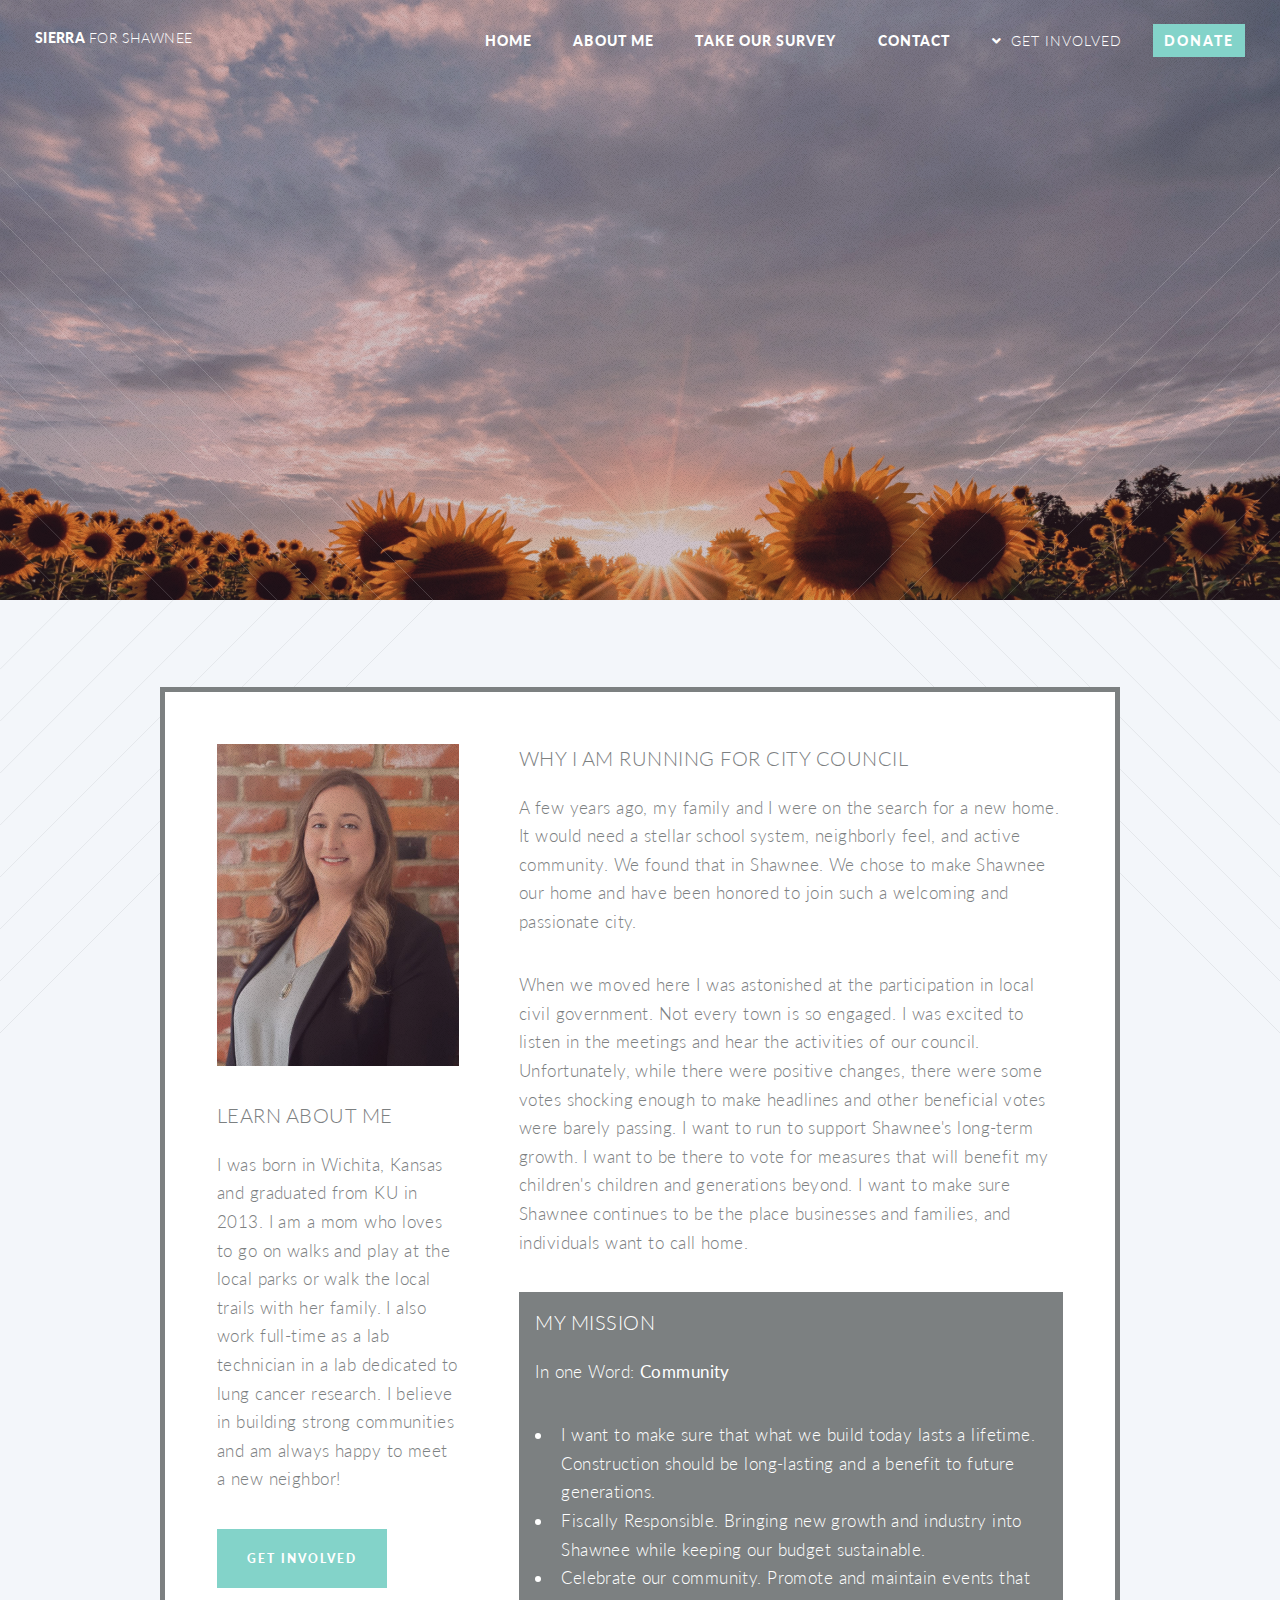
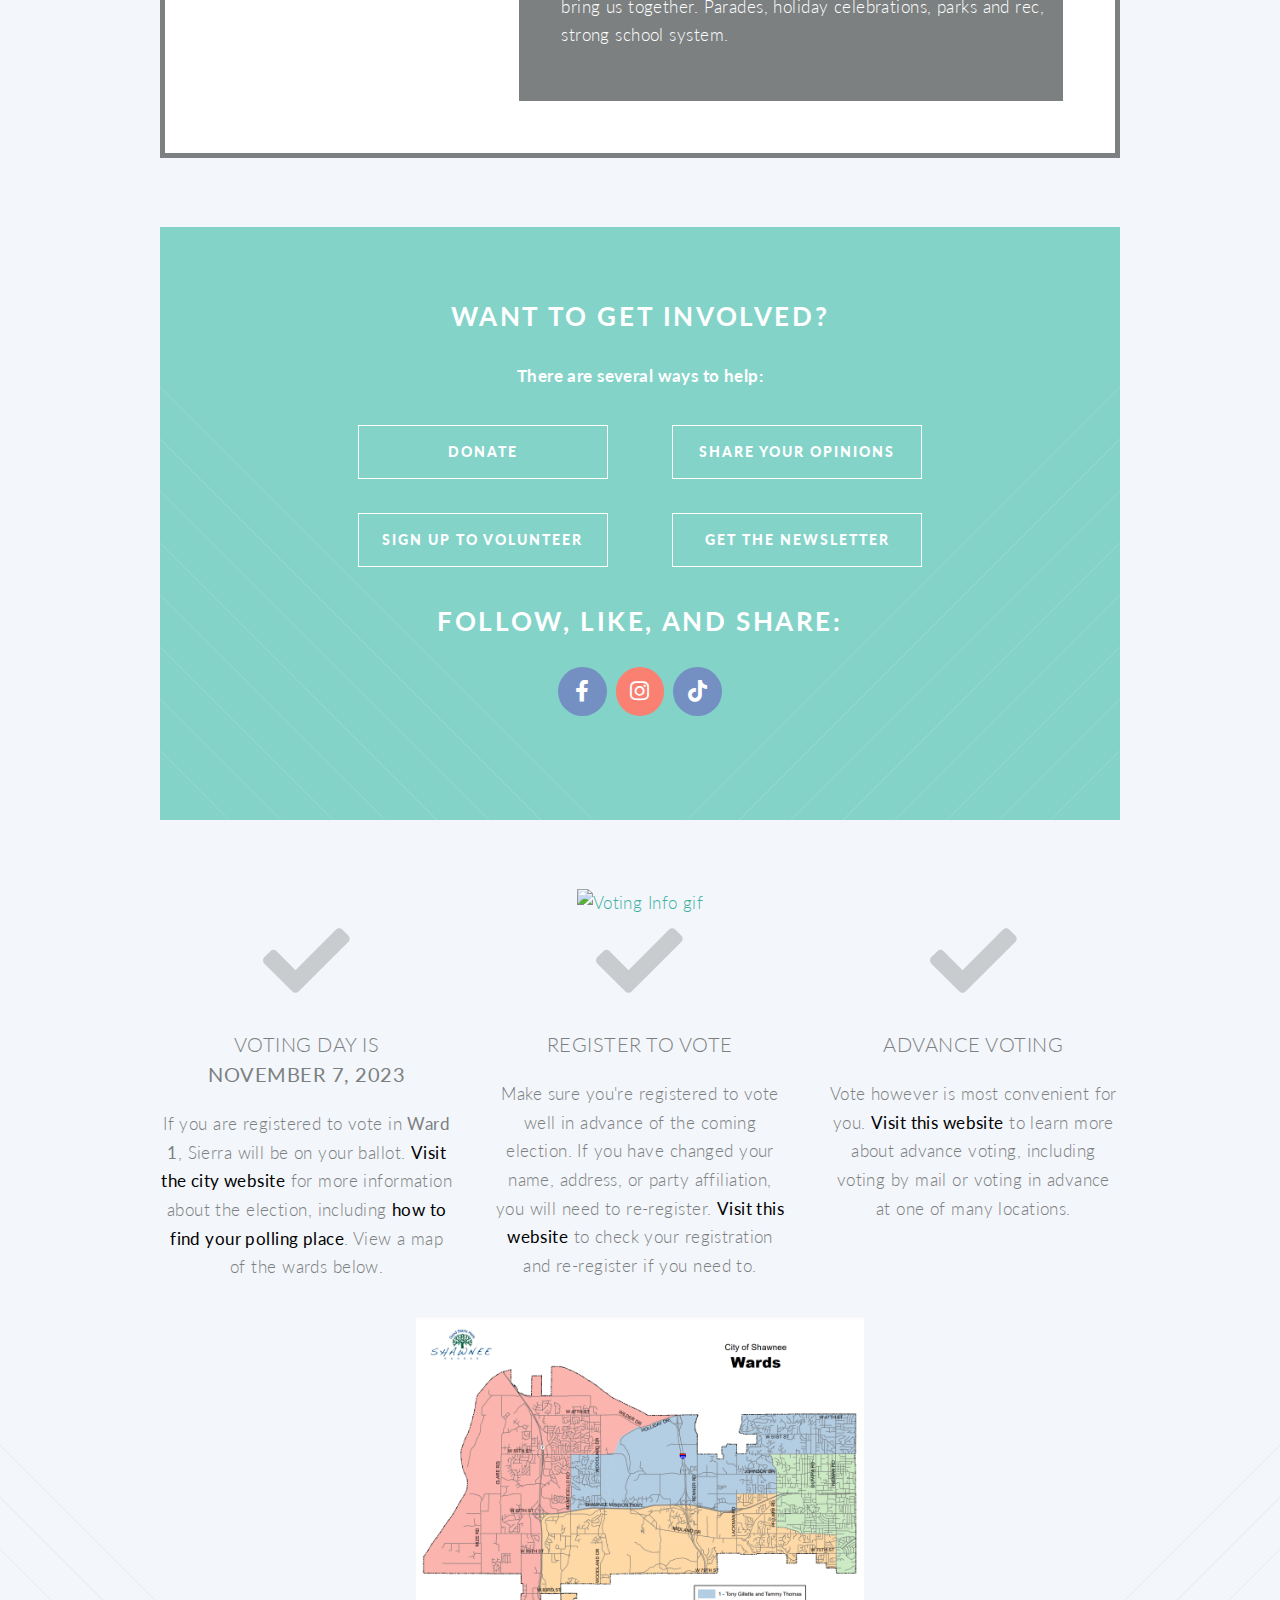
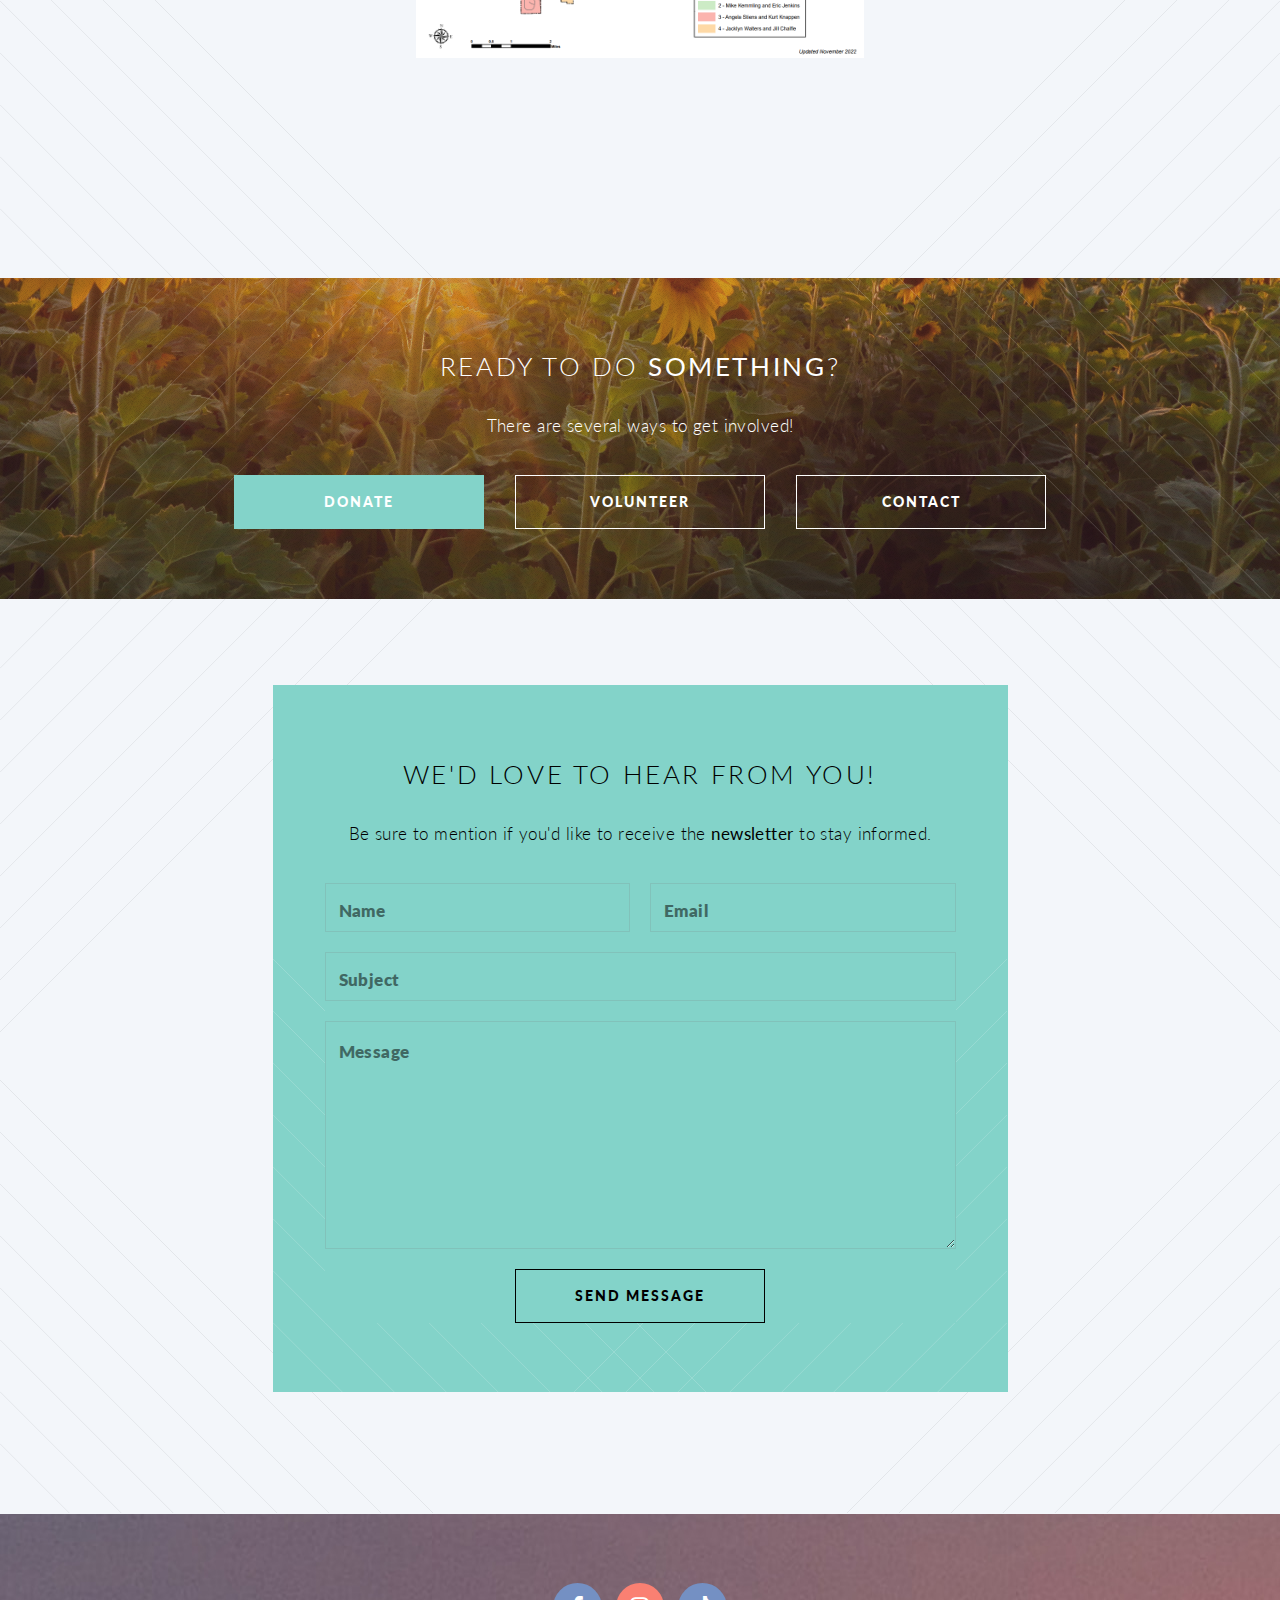
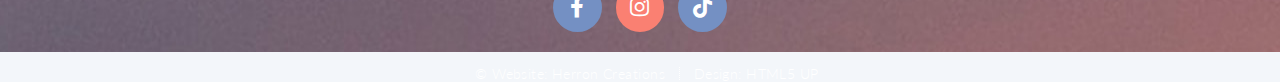
==== commit 23e6e49e: "Added votinginfo page, updated links" ====
--- a/index.html
+++ b/index.html
@@ -229,7 +229,7 @@
     				</section> -->
 						<section id="votinginfo" class="wrapper style1 container special">
 							<div class="makeitfancy">
-								<img src="images/votinginfo.gif" alt="Voting Info gif">
+								<a href="votinginfo.html" target="_blank"><img src="images/votinginfo.gif" alt="Voting Info gif"></a>
 							</div>
 							<div class="row">
 								<div class="col-4 col-12-narrower voteLinks">
--- a/assets/css/main.css
+++ b/assets/css/main.css
@@ -1940,7 +1940,7 @@
 				color: #fff;
 			}
 
-				.icon.circle.fa-twitter:hover, .icon.circle.fa-tiktok:hover {
+				.icon.circle.fa-twitter:hover, .icon.circle.fa-instagram:hover {
 					background: lightsalmon;
 				}
 
@@ -1949,7 +1949,7 @@
 				color: #fff;
 			}
 
-				.icon.circle.fa-facebook-f:hover, .icon.circle.fa-instagram:hover, .icon.circle.fa-reddit:hover {
+				.icon.circle.fa-facebook-f:hover, .icon.circle.fa-tiktok:hover, .icon.circle.fa-reddit:hover {
 					background: #829bc9;
 				}
 
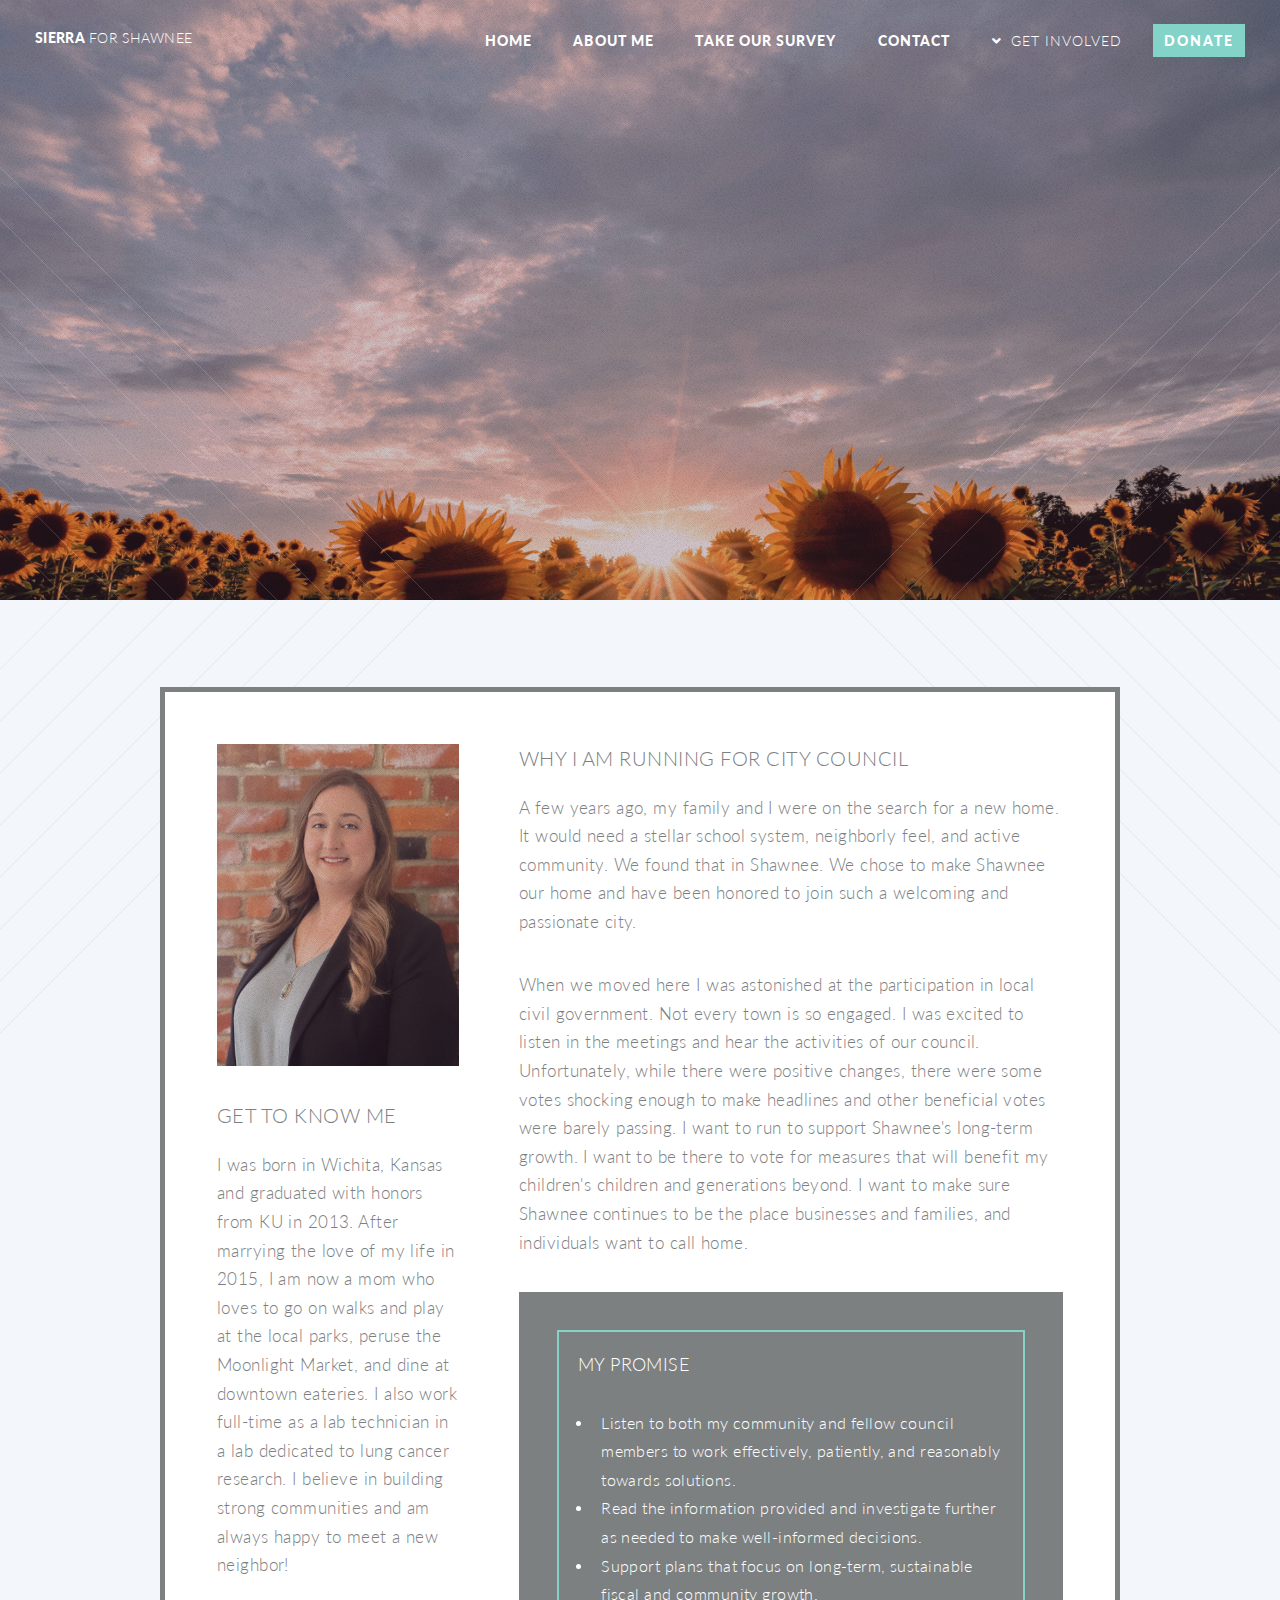
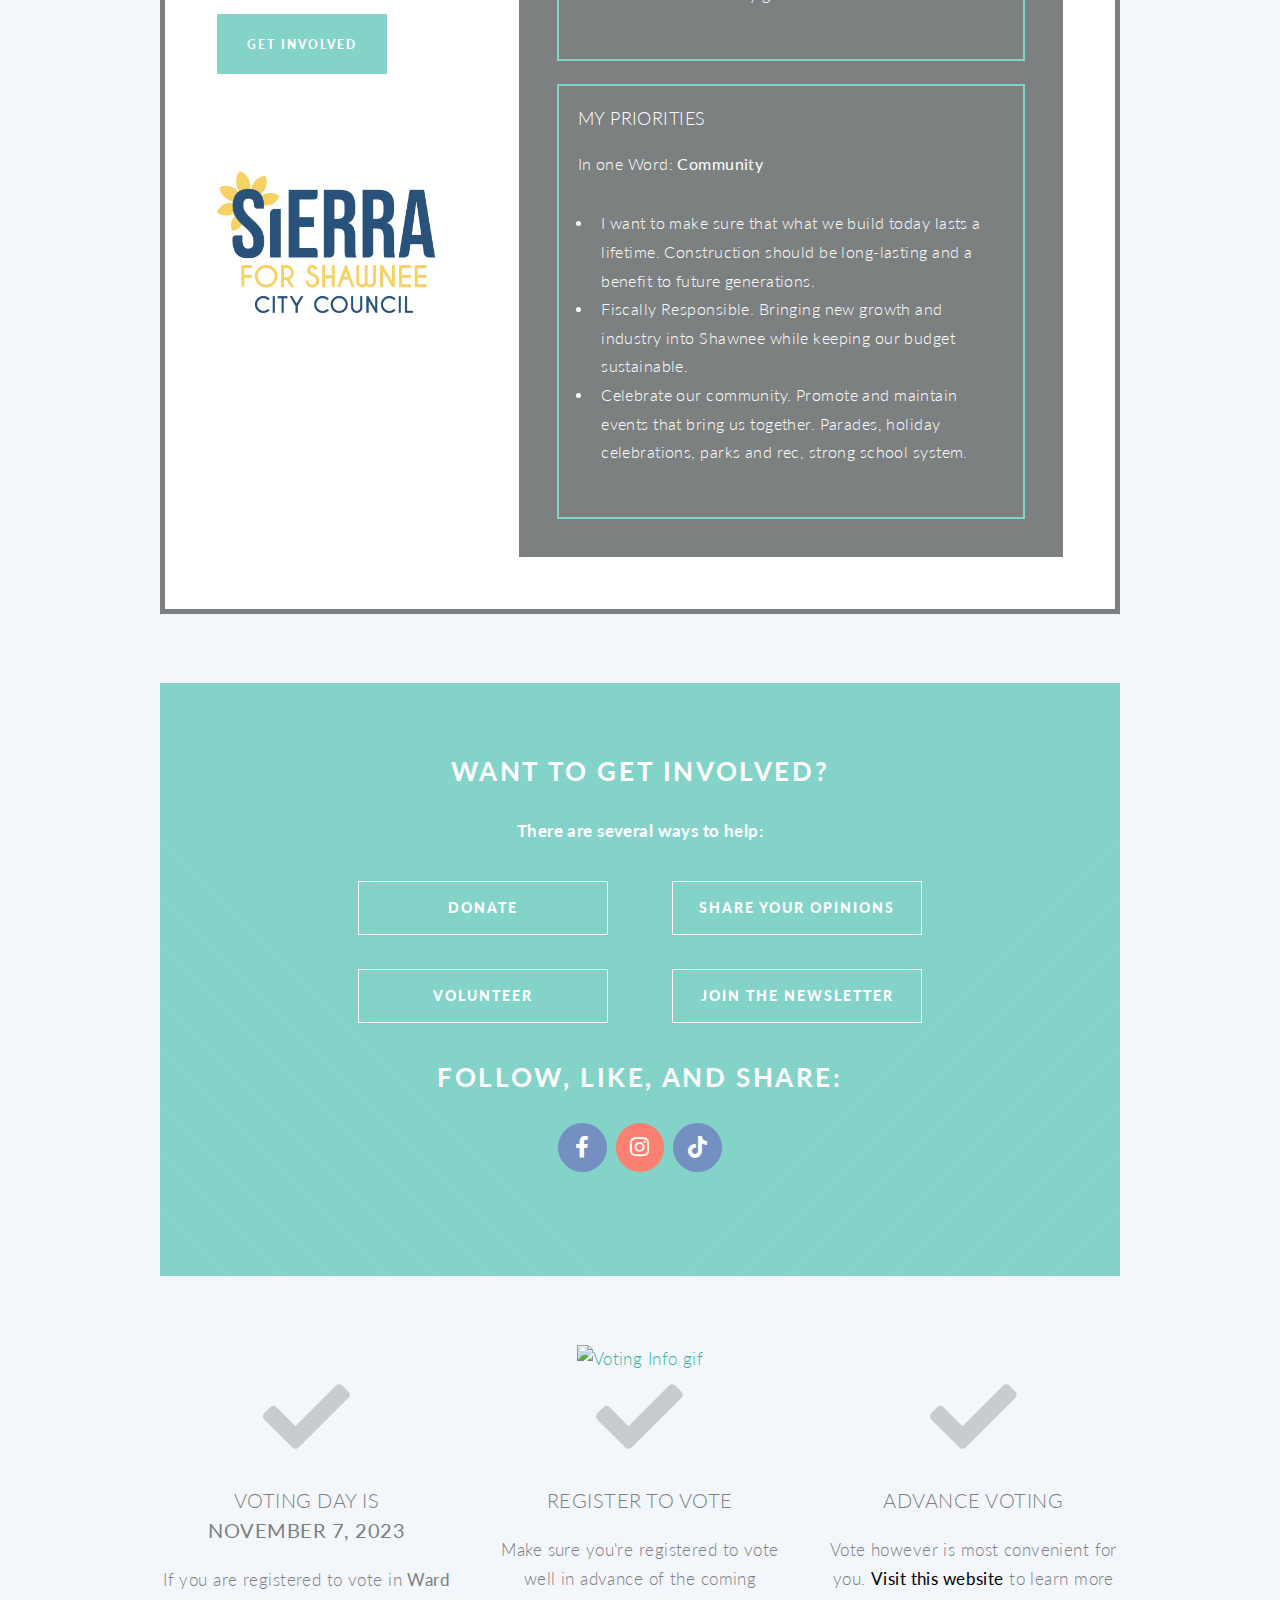
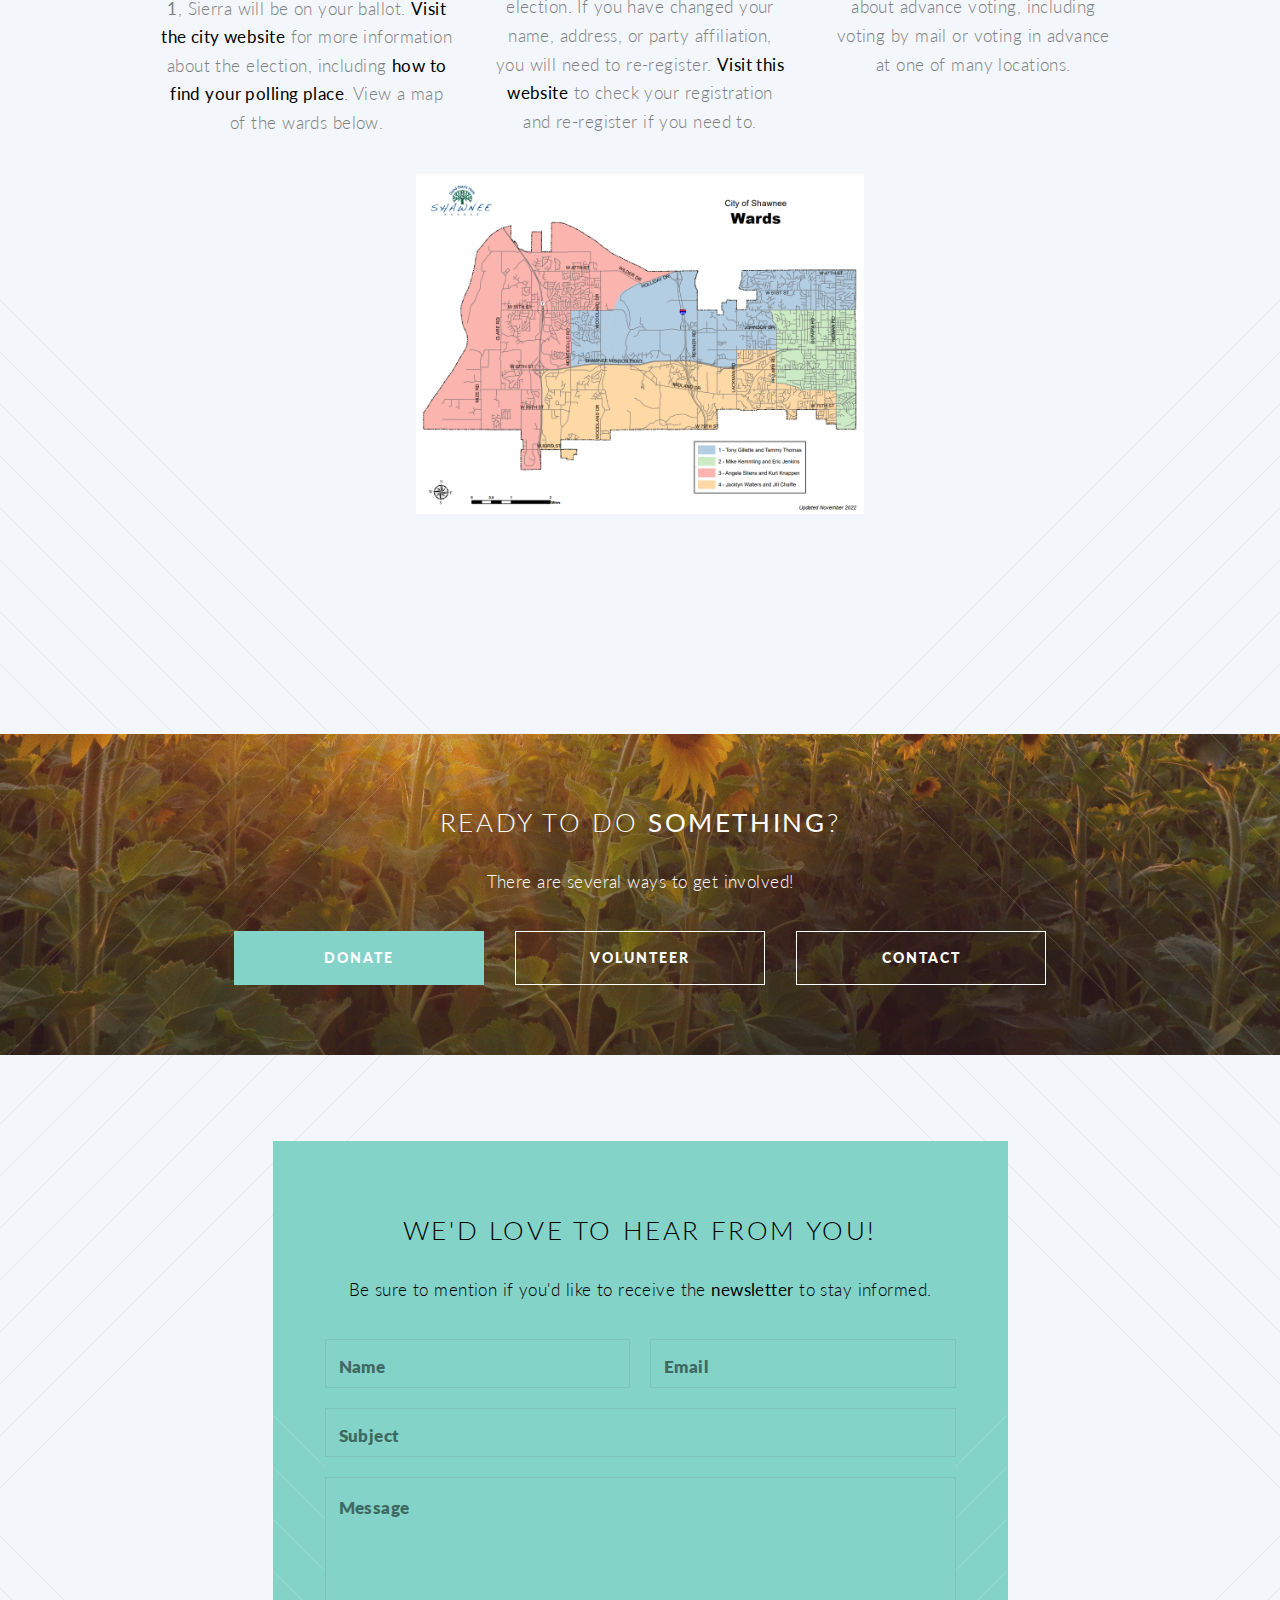
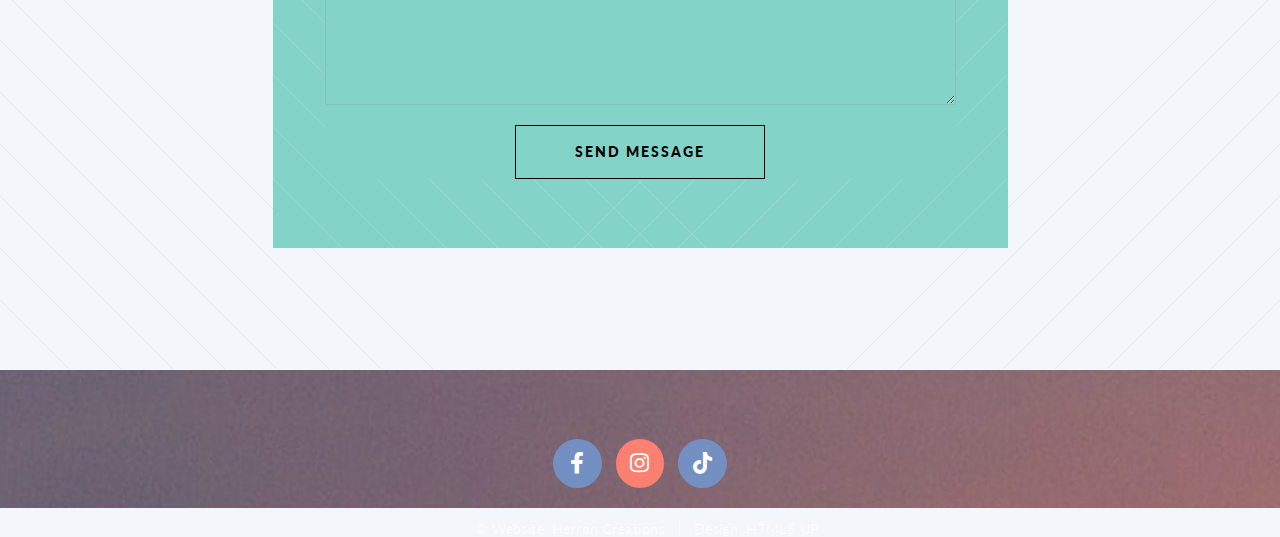
==== commit dea3b720: "Updated wording in Aboutme, added logo" ====
--- a/index.html
+++ b/index.html
@@ -82,19 +82,6 @@
 
 			<!-- Main -->
 				<article id="main">
-
-					<!-- <header class="special container">
-						<span class="icon solid fa-chart-bar"></span> -->
-						<!-- <h2>As this is my <strong>twentieth</strong> freebie for HTML5 UP
-						<br />
-						I decided to give it a really creative name.</h2>
-						<p>Turns out <strong>Twenty</strong> was the best I could come up with. Anyway, lame name aside,
-						<br />
-						it's minimally designed, fully responsive, built on HTML5/CSS3,
-						and, like all my stuff,
-						<br />
-						released for free under the <a href="http://html5up.net/license">Creative Commons Attribution 3.0</a> license. Have fun!</p>
-					</header> --> 
 					<section class="wrapper style4 container secondInCommand">
 
 						<div class="row gtr-150">
@@ -105,14 +92,15 @@
 										<section>
 											<a href="#" class="image featured"><img src="images/sierraBrick.jpeg" alt="" /></a>
 											<header>
-												<h3><a href="aboutme.html">Learn about me</a></h3>
+												<h3><a href="aboutme.html">Get To Know Me</a></h3>
 											</header>
-											<p>I was born in Wichita, Kansas and graduated from KU in 2013. I am a mom who loves to go on walks and play at the local parks or walk the local trails with her family. I also work full-time as a lab technician in a lab dedicated to lung cancer research. I believe in building strong communities and am always happy to meet a new neighbor!</p>
+											<p>I was born in Wichita, Kansas and graduated with honors from KU in 2013. After marrying the love of my life in 2015, I am now a mom who loves to go on walks and play at the local parks, peruse the Moonlight Market, and dine at downtown eateries. I also work full-time as a lab technician in a lab dedicated to lung cancer research. I believe in building strong communities and am always happy to meet a new neighbor!</p>
 											<footer>
 												<ul class="buttons">
 													<li><a href="#getInvolved" class="button small primary">Get Involved</a></li>
 												</ul>
 											</footer>
+											<img src="images/Sierra_Logo_Alt.png" alt="Sierra logo" class="sierraLogo">
 										</section>
 										<!-- <section>
 											<header>
@@ -147,12 +135,24 @@
 										</section>
 									</div>
 									<div class="content mission">
-										<section>
+										<section class="upper">
 											<!-- <a href="#" class="image featured"><img src="images/sierraWood.jpeg" alt="" /></a> -->
 											<header>
-												<h3><a href="vision.html">My Mission</a></h3>
+												<h3><a href="vision.html">My Promise</a></h3>
 											</header>
-											<p>In one Word: <strong>Community</strong><br><ul>
+											<p><ul>
+												<li>Listen to both my community and fellow council members to work effectively, patiently, and reasonably towards solutions.</li>
+												<li>Read the information provided and investigate further as needed to make well-informed decisions.
+												</li>
+												<li>Support plans that focus on long-term, sustainable fiscal and community growth.</li>
+											</ul></p>
+										</section>
+										<section>
+											<header>
+												<h3><a href="vision.html">My Priorities</a></h3>
+											</header>
+											<p>In one Word: <strong>Community</strong><br>
+												<ul>
 												<li>I want to make sure that what we build today lasts a lifetime. Construction should be long-lasting and a benefit to future generations.</li>
 												<li>Fiscally Responsible. Bringing new growth and industry into Shawnee while keeping our budget sustainable.</li>
 												<li>Celebrate our community. Promote and maintain events that bring us together. Parades, holiday celebrations, parks and rec, strong school system.</li>
@@ -179,24 +179,16 @@
 											<li><a href="survey.html" target="_blank" class="button">Share your opinions</a></li>
 										</ul>
 										<ul class="invChild buttons buttons1">
-											<li><a href="volunteer.html" class="button">Sign up to volunteer</a></li>
-											<li><a href="contact.html" class="button">Get the Newsletter</a></li>
+											<li><a href="volunteer.html" class="button">Volunteer</a></li>
+											<li><a href="contact.html" class="button">Join the Newsletter</a></li>
 										</ul>
 									<h2 class="invChild">Follow, like, and share:</h2>
-										<!-- <ul>
-											<li>Donate: Paypal, ActBlue</li>
-											<li>Follow, Like and Share: Facebook, Twitter, Insta, TikTok, Reddit</li>
-											<li>Share your opinions and/or sign up for volunteering: google forms survey</li>
-											<li>Sign up for Newsletter: SierraforShawnee@gmail.com
-										 
-												General Questions: SierraforShawnee@gmail.com</li>
-										</ul> -->
 									
 										<ul class="invChildIcons clickit icons">
 											<li><a href="https://www.facebook.com/SierraforShawnee/" class="icon brands circle fa-facebook-f"><span class="label">Facebook</span></a></li>
 											<!-- <li><a href="#" class="icon brands circle fa-twitter"><span class="label">Twitter</span></a></li> -->
 											<li><a href="https://www.instagram.com/sierraforshawnee/?igshid=ZDdkNTZiNTM%3D" class="icon brands circle fa-instagram"><span class="label">Instagram</span></a></li>
-											<li><a href="#" class="icon brands circle fa-tiktok"><span class="label">TikTok</span></a></li>
+											<li><a href="https://www.tiktok.com/@sierraforshawnee" class="icon brands circle fa-tiktok"><span class="label">TikTok</span></a></li>
 											<!-- <li><a href="#" class="icon brands circle fa-reddit"><span class="label">Reddit</span></a></li> -->
 											
 										</ul>
@@ -206,16 +198,6 @@
 										</ul>
 									</footer> -->
 								</div>
-								<!-- <div class="col-4 col-12-narrower imp-narrower"> -->
-									<!-- <ul class="featured-icons">
-										<li><span class="icon fa-clock"><span class="label">Feature 1</span></span></li>
-										<li><span class="icon solid fa-volume-up"><span class="label">Feature 2</span></span></li>
-										<li><span class="icon solid fa-laptop"><span class="label">Feature 3</span></span></li>
-										<li><span class="icon solid fa-inbox"><span class="label">Feature 4</span></span></li>
-										<li><span class="icon solid fa-lock"><span class="label">Feature 5</span></span></li>
-										<li><span class="icon solid fa-cog"><span class="label">Feature 6</span></span></li>
-									</ul> -->
-								<!-- </div> -->
 							</div>
 						</section>
 
@@ -397,7 +379,7 @@
 						<li><a href="https://www.facebook.com/SierraforShawnee/" class="icon brands circle fa-facebook-f"><span class="label">Facebook</span></a></li>
 						<!-- <li><a href="#" class="icon brands circle fa-twitter"><span class="label">Twitter</span></a></li> -->
 						<li><a href="https://www.instagram.com/sierraforshawnee/?igshid=ZDdkNTZiNTM%3D" class="icon brands circle fa-instagram"><span class="label">Instagram</span></a></li>
-						<li><a href="#" class="icon brands circle fa-tiktok"><span class="label">TikTok</span></a></li>
+						<li><a href="https://www.tiktok.com/@sierraforshawnee" class="icon brands circle fa-tiktok"><span class="label">TikTok</span></a></li>
 						<!-- <li><a href="#" class="icon brands circle fa-reddit"><span class="label">Reddit</span></a></li> -->
 					</ul>
 
--- a/assets/css/main.css
+++ b/assets/css/main.css
@@ -2942,6 +2942,9 @@
 						border-top: 0;
 						padding-top: 0;
 					}
+					.sierraLogo{
+						display: none;
+					}
 
 			body.index #main {
 				padding-top: 4.5em;
@@ -3366,9 +3369,21 @@
 	font-weight: 900;
 }
 .mission{
-	padding: 3%;
+	padding: 7%;
+	font-size: .9em;
 	background-color: #7c8081;
 	color: white;
+}
+.mission section{
+	border: 2px solid #83d3c9;
+	padding: 4%;
+}
+.mission section.upper{
+	margin-bottom: 5%;
+}
+.sierraLogo{
+	width: 90%;
+	margin-top: 40%;
 }
 .secondInCommand{
 	border: 5px solid #7c8081;
@@ -3487,4 +3502,7 @@
 }
 .newsletter{
 	font-weight: 300;
+}
+#header{
+	height: 60px;
 }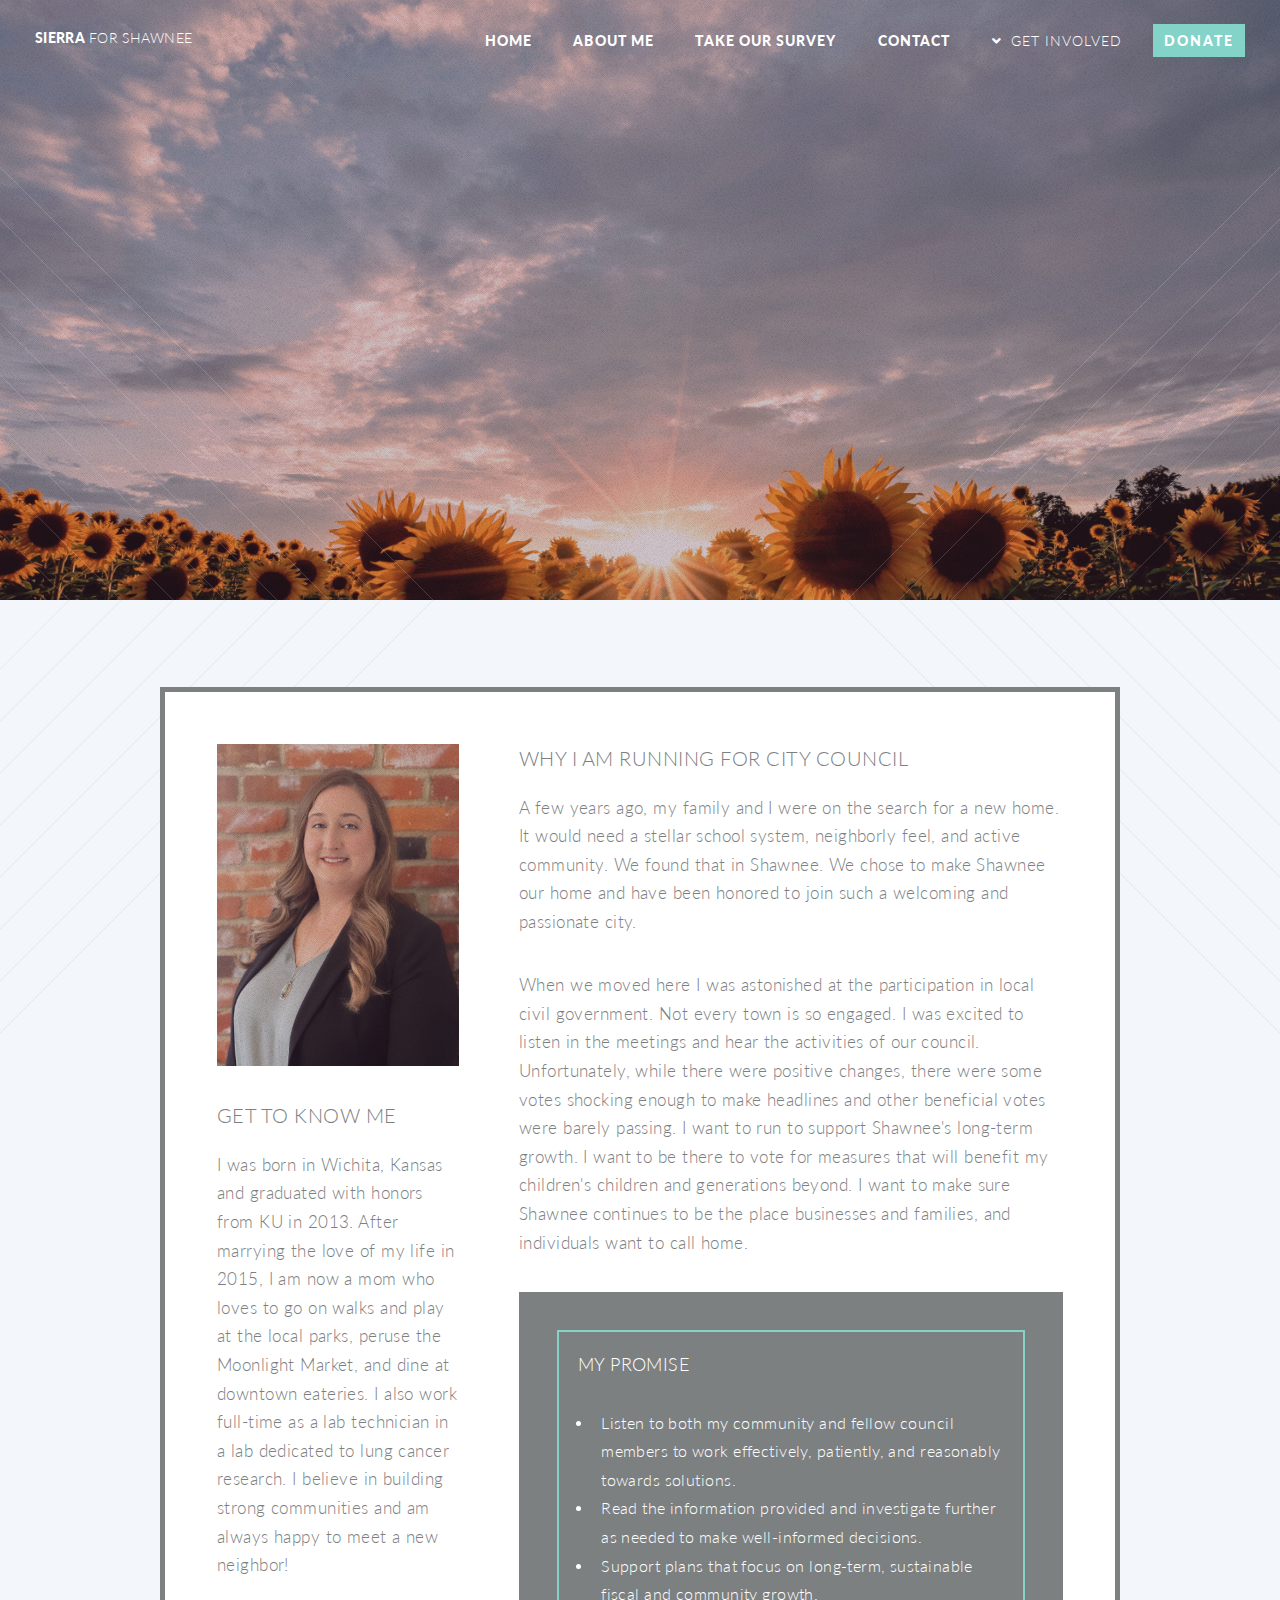
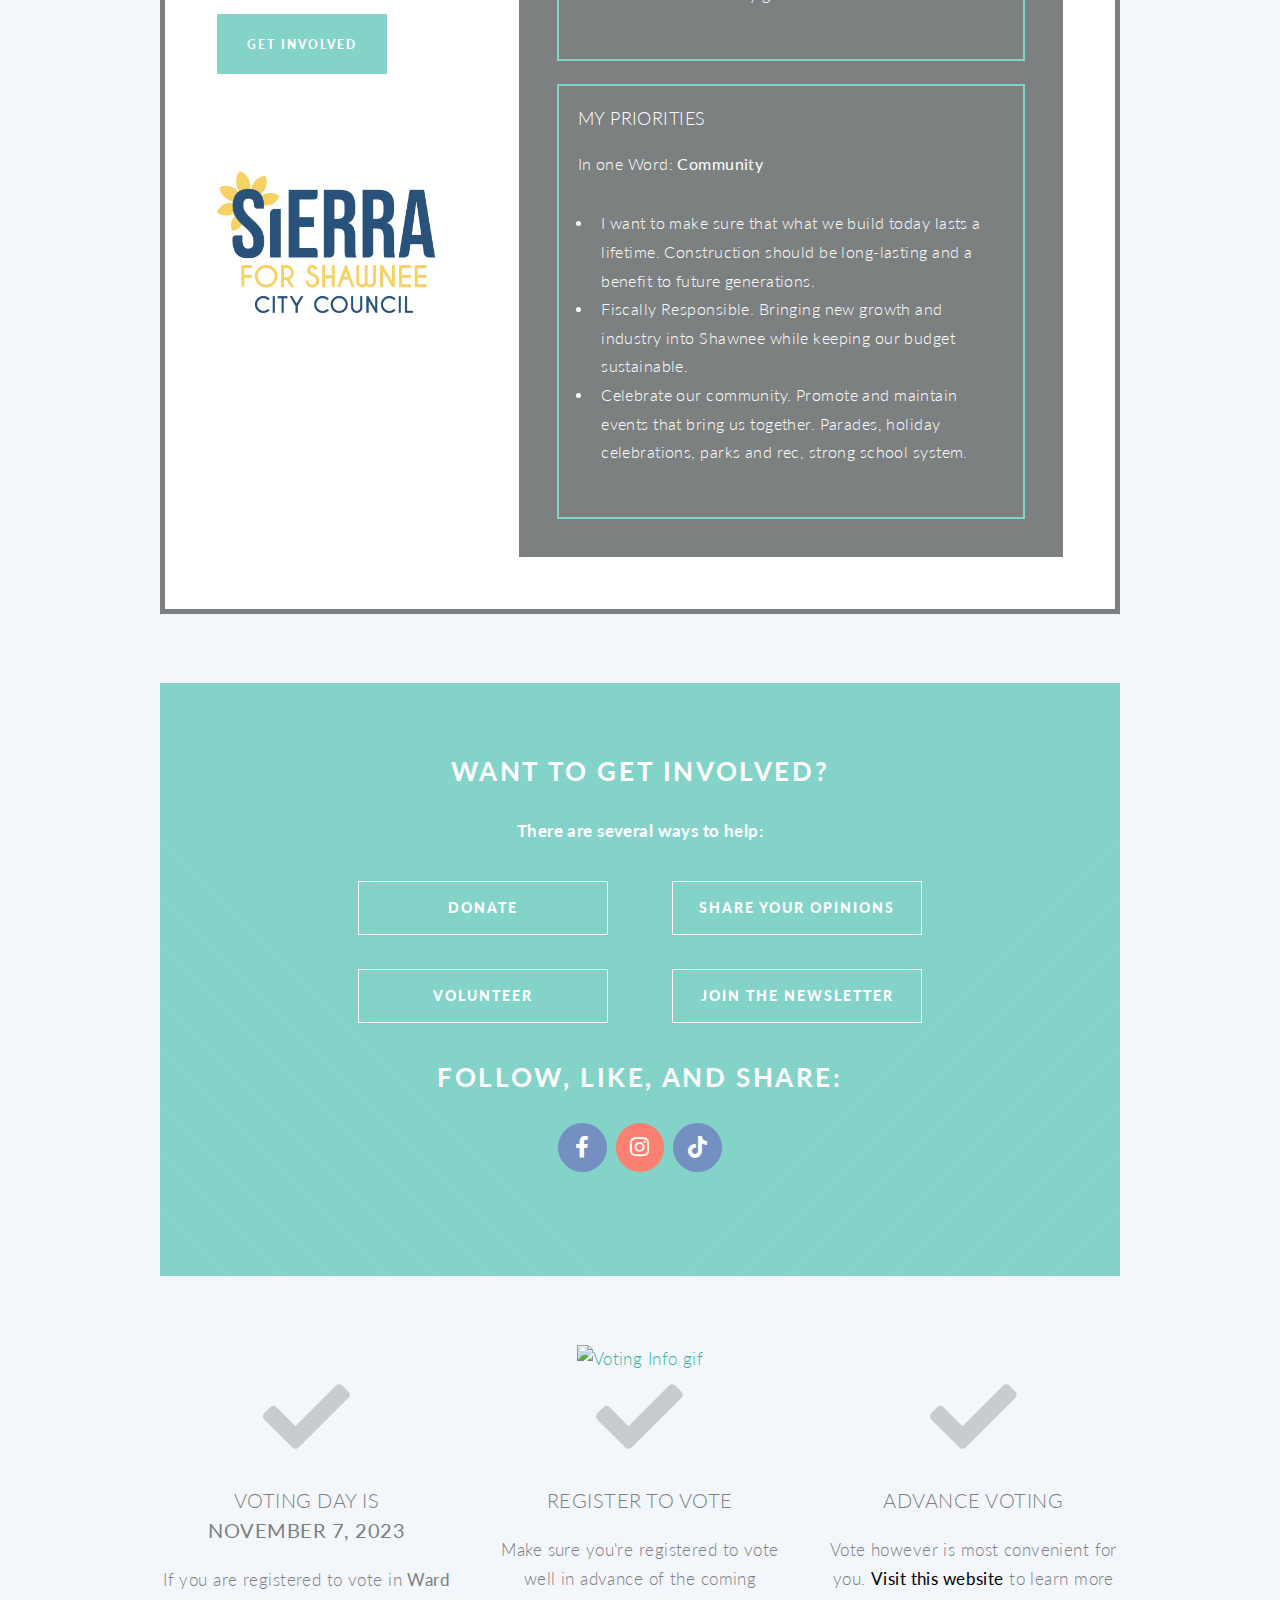
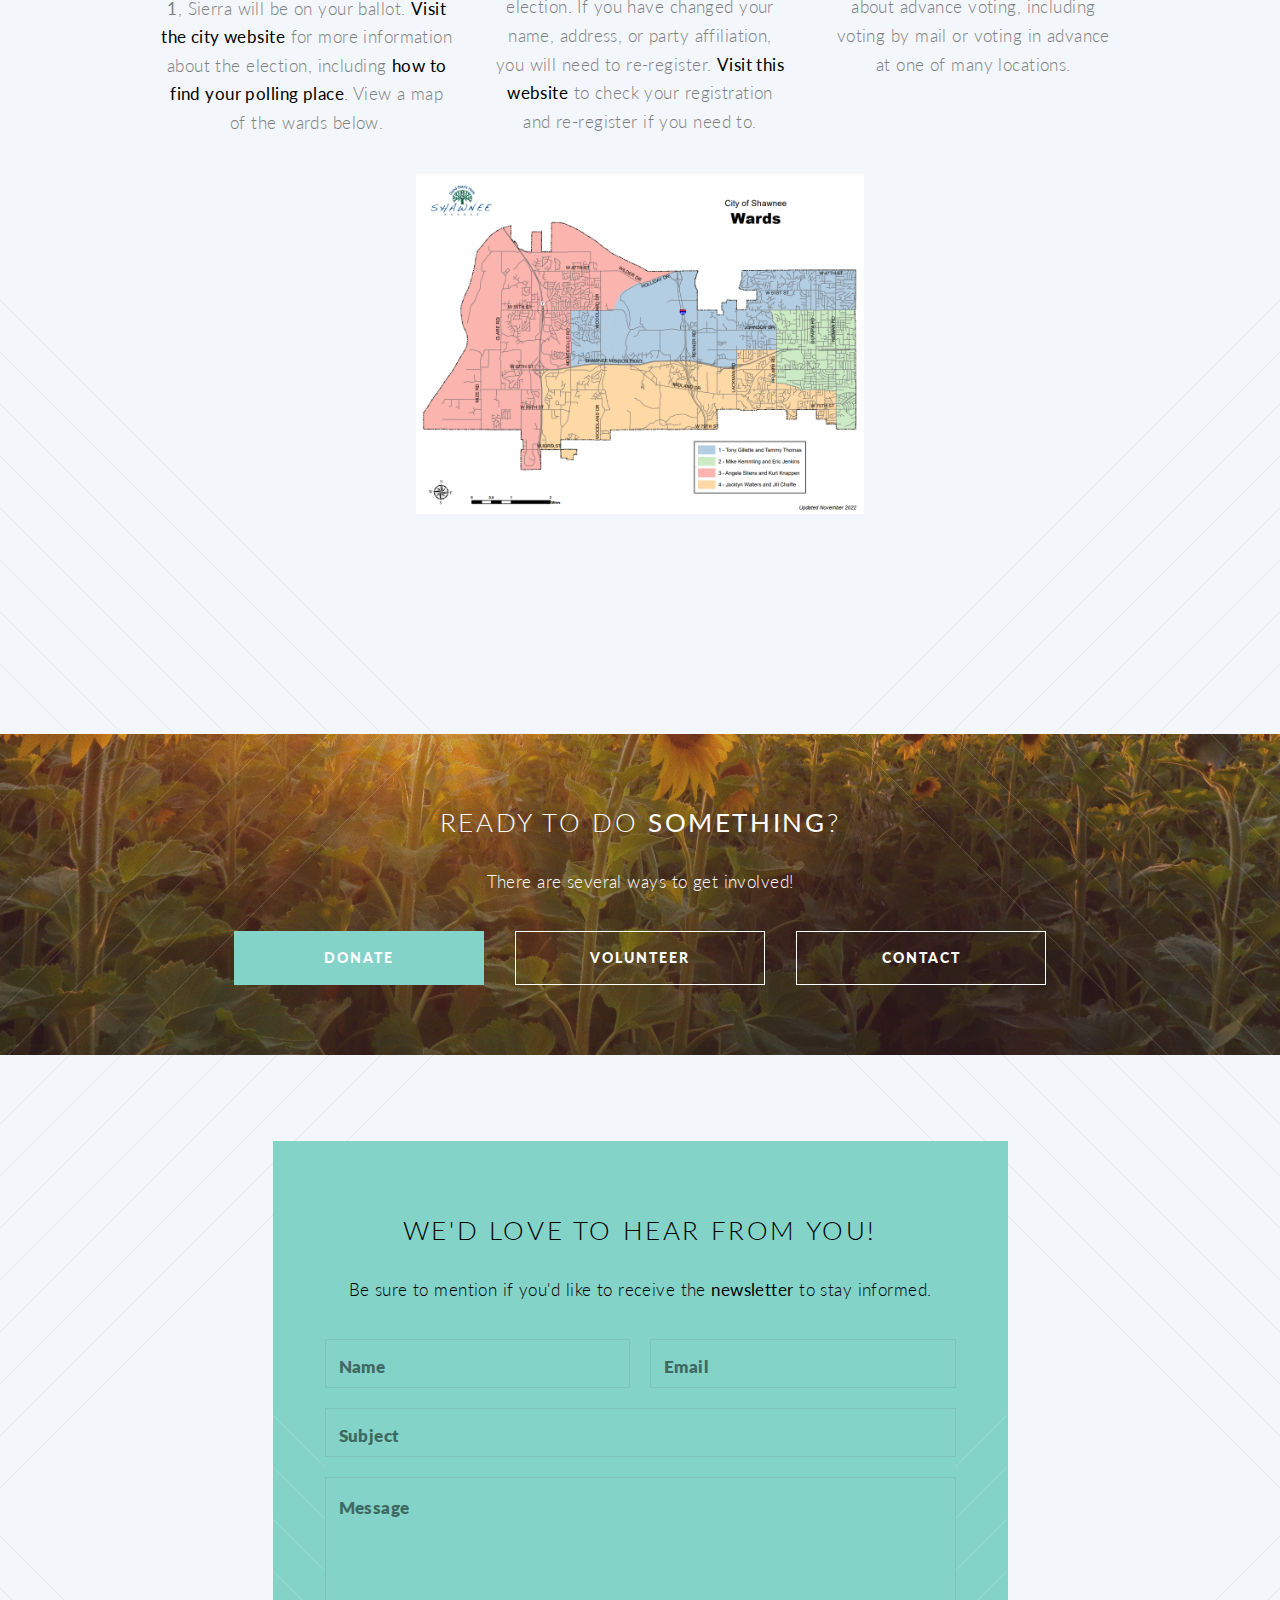
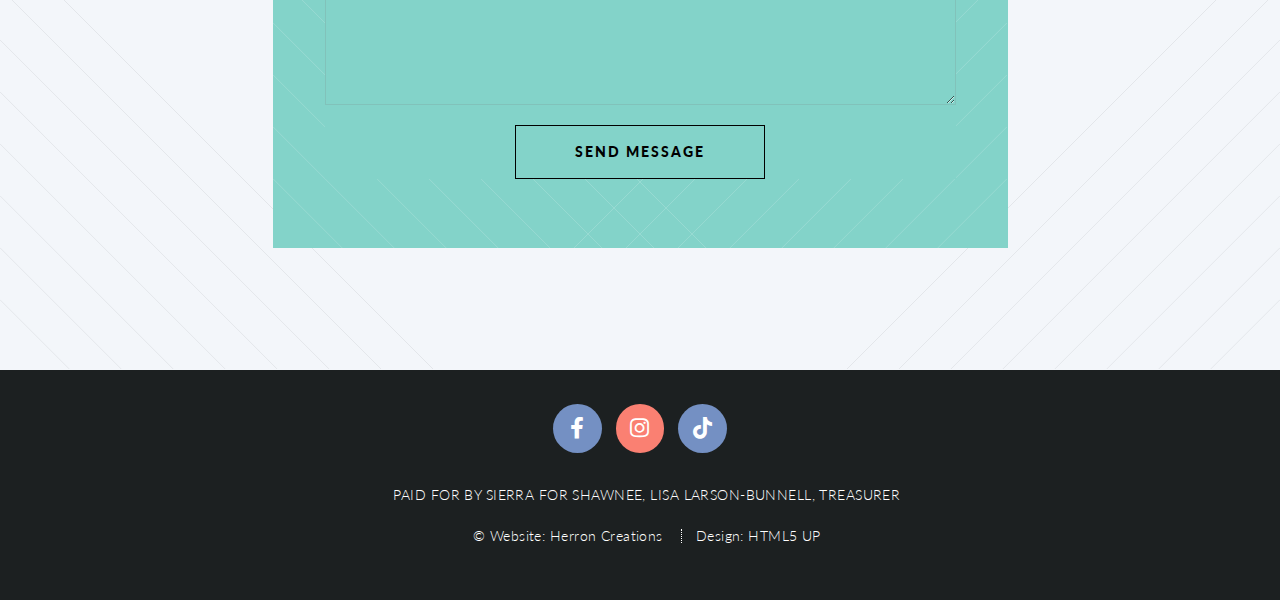
==== commit fe92ebd8: "Fixed footer responsiveness, direct links" ====
--- a/index.html
+++ b/index.html
@@ -20,17 +20,17 @@
 					<h1 id="logo"><a href="index.html">Sierra <span>for Shawnee</span></a></h1>
 					<nav id="nav">
 						<ul>
-							<li class="current"><a href="index.html" target="_blank">Home</a></li>
-							<li class="current"><a href="aboutme.html" target="_blank">About Me</a></li>
-							<li class="current"><a href="survey.html" target="_blank">Take Our Survey</a></li>
-							<li class="current"><a href="contact.html" target="_blank">Contact</a></li>
+							<li class="current"><a href="index.html"  >Home</a></li>
+							<li class="current"><a href="aboutme.html"  >About Me</a></li>
+							<li class="current"><a href="survey.html"  >Take Our Survey</a></li>
+							<li class="current"><a href="contact.html"  >Contact</a></li>
 							<li class="submenu">
 								<a href="#">Get Involved</a>
 								<ul>
-									<li><a href="volunteer.html" target="_blank">Volunteer</a></li>
-									<li><a href="https://secure.actblue.com/donate/sierraforshawnee" target="_blank">Donate</a></li>
+									<li><a href="volunteer.html"  >Volunteer</a></li>
+									<li><a href="https://secure.actblue.com/donate/sierraforshawnee"  >Donate</a></li>
 									<!-- <li><a href="no-sidebar.html">No Sidebar</a></li> -->
-									<li><a href="contact.html" target="_blank">Contact</a></li>
+									<li><a href="contact.html"  >Contact</a></li>
 									<li><a href="#votinginfo">Voting Info</a></li>
 									<!-- <li class="submenu">
 										<a href="#">Submenu</a>
@@ -44,7 +44,7 @@
 									</li> -->
 								</ul>
 							</li>
-							<li><a href="https://secure.actblue.com/donate/sierraforshawnee" target="_blank" class="button primary">DONATE</a></li>
+							<li><a href="https://secure.actblue.com/donate/sierraforshawnee"   class="button primary">DONATE</a></li>
 						</ul>
 					</nav>
 				</header>
@@ -175,8 +175,8 @@
 									<p class="invChild">There are several ways to help:
 									</p>
 										<ul class="invChild buttons buttons1">
-											<li><a href="https://secure.actblue.com/donate/sierraforshawnee" target="_blank" class="button">Donate</a></li>
-											<li><a href="survey.html" target="_blank" class="button">Share your opinions</a></li>
+											<li><a href="https://secure.actblue.com/donate/sierraforshawnee"   class="button">Donate</a></li>
+											<li><a href="survey.html"   class="button">Share your opinions</a></li>
 										</ul>
 										<ul class="invChild buttons buttons1">
 											<li><a href="volunteer.html" class="button">Volunteer</a></li>
@@ -211,7 +211,7 @@
     				</section> -->
 						<section id="votinginfo" class="wrapper style1 container special">
 							<div class="makeitfancy">
-								<a href="votinginfo.html" target="_blank"><img src="images/votinginfo.gif" alt="Voting Info gif"></a>
+								<a href="votinginfo.html"  ><img src="images/votinginfo.gif" alt="Voting Info gif"></a>
 							</div>
 							<div class="row">
 								<div class="col-4 col-12-narrower voteLinks">
@@ -221,7 +221,7 @@
 										<header>
 											<h3>Voting Day is<br> <strong>November 7, 2023</strong></h3>
 										</header>
-										<p>If you are registered to vote in <strong>Ward 1</strong>, Sierra will be on your ballot. <strong><a href="https://www.cityofshawnee.org/government/city_elections_and_voting" target="_blank">Visit the city website</a></strong> for more information about the election, including <strong><a href="https://www.jocoelection.org/voting-election-info/polling-places" target="_blank">how to find your polling place</a></strong>. View a map of the wards below.</p>
+										<p>If you are registered to vote in <strong>Ward 1</strong>, Sierra will be on your ballot. <strong><a href="https://www.cityofshawnee.org/government/city_elections_and_voting"  >Visit the city website</a></strong> for more information about the election, including <strong><a href="https://www.jocoelection.org/voting-election-info/polling-places"  >how to find your polling place</a></strong>. View a map of the wards below.</p>
 									</section>
 
 								</div>
@@ -232,7 +232,7 @@
 										<header>
 											<h3>Register to Vote</h3>
 										</header>
-										<p>Make sure you're registered to vote well in advance of the coming election. If you have changed your name, address, or party affiliation, you will need to re-register. <strong><a href="https://www.jocoelection.org/registration/register-vote" target="_blank">Visit this website</a></strong> to check your registration and re-register if you need to.</p>
+										<p>Make sure you're registered to vote well in advance of the coming election. If you have changed your name, address, or party affiliation, you will need to re-register. <strong><a href="https://www.jocoelection.org/registration/register-vote"  >Visit this website</a></strong> to check your registration and re-register if you need to.</p>
 									</section>
 
 								</div>
@@ -243,14 +243,14 @@
 										<header>
 											<h3>Advance voting</h3>
 										</header>
-										<p>Vote however is most convenient for you. <strong><a href="https://www.jocoelection.org/voting-election-info/advance-voting" target="_blank">Visit this website</a></strong> to learn more about advance voting, including voting by mail or voting in advance at one of many locations.</p>
+										<p>Vote however is most convenient for you. <strong><a href="https://www.jocoelection.org/voting-election-info/advance-voting"  >Visit this website</a></strong> to learn more about advance voting, including voting by mail or voting in advance at one of many locations.</p>
 									</section>
 
 								</div>
 								
 							</div>
 							<div class="spaced">
-								<a href="https://gis.cityofshawnee.org/GISImages/PDF_Maps/WARDS.pdf" target="_blank"><img class="logo" src="images/Shawnee Wards.png" alt="Shawnee Wards"></a>
+								<a href="https://gis.cityofshawnee.org/GISImages/PDF_Maps/WARDS.pdf"  ><img class="logo" src="images/Shawnee Wards.png" alt="Shawnee Wards"></a>
 							</div>
 
 					<!-- Three -->
@@ -328,9 +328,9 @@
 					</header>
 					<footer>
 						<ul class="buttons">
-							<li><a href="https://secure.actblue.com/donate/sierraforshawnee" target="_blank" class="button primary">Donate</a></li>
-							<li><a href="volunteer.html" class="button" target="_blank">Volunteer</a></li>
-							<li><a href="contact.html" class="button" target="_blank">Contact</a></li>
+							<li><a href="https://secure.actblue.com/donate/sierraforshawnee"   class="button primary">Donate</a></li>
+							<li><a href="volunteer.html" class="button"  >Volunteer</a></li>
+							<li><a href="contact.html" class="button"  >Contact</a></li>
 						</ul>
 					</footer>
 
@@ -373,21 +373,24 @@
 				</article>
 
 			<!-- Footer -->
-				<footer id="footer">
-
-					<ul class="icons">
-						<li><a href="https://www.facebook.com/SierraforShawnee/" class="icon brands circle fa-facebook-f"><span class="label">Facebook</span></a></li>
-						<!-- <li><a href="#" class="icon brands circle fa-twitter"><span class="label">Twitter</span></a></li> -->
-						<li><a href="https://www.instagram.com/sierraforshawnee/?igshid=ZDdkNTZiNTM%3D" class="icon brands circle fa-instagram"><span class="label">Instagram</span></a></li>
-						<li><a href="https://www.tiktok.com/@sierraforshawnee" class="icon brands circle fa-tiktok"><span class="label">TikTok</span></a></li>
-						<!-- <li><a href="#" class="icon brands circle fa-reddit"><span class="label">Reddit</span></a></li> -->
-					</ul>
-
-					<ul class="copyright">
-						<li>&copy; Website: <a href="https://alexherron.netlify.app/" target="_blank">Herron Creations</a></li><li>Design: <a href="http://html5up.net">HTML5 UP</a></li>
-					</ul>
-
-				</footer>
+			<footer id="footer">
+
+				<ul class="icons">
+					<li><a href="https://www.facebook.com/SierraforShawnee/" class="icon brands circle fa-facebook-f"><span class="label">Facebook</span></a></li>
+					<!-- <li><a href="#" class="icon brands circle fa-twitter"><span class="label">Twitter</span></a></li> -->
+					<li><a href="https://www.instagram.com/sierraforshawnee/?igshid=ZDdkNTZiNTM%3D" class="icon brands circle fa-instagram"><span class="label">Instagram</span></a></li>
+					<li><a href="https://www.tiktok.com/@sierraforshawnee" class="icon brands circle fa-tiktok"><span class="label">TikTok</span></a></li>
+					<!-- <li><a href="#" class="icon brands circle fa-reddit"><span class="label">Reddit</span></a></li> -->
+				</ul>
+				<ul class="copyright">
+					<li>PAID FOR BY SIERRA FOR SHAWNEE, LISA LARSON-BUNNELL, TREASURER</li>
+				</ul>
+				<ul class="copyright">
+					<li>&copy; Website: <a href="https://alexherron.netlify.app/"  >Herron Creations</a></li>
+					<li>Design: <a href="http://html5up.net">HTML5 UP</a></li>
+				</ul>
+
+			</footer>
 
 		</div>
 		<!-- Scripts -->
--- a/assets/css/main.css
+++ b/assets/css/main.css
@@ -2959,7 +2959,12 @@
 		/* Footer */
 
 			#footer {
-				padding: 4em 1.5em;
+				padding: 2em 1.5em 20em 1.5em;
+    			height: 80px;
+    			width: 100%;
+			}
+			.wrapt{
+				margin-bottom: 80px;
 			}
 
 		/* Nav */
@@ -3345,9 +3350,7 @@
 	}
 
 /* Additions */
-.aboutme{
-	background-image: url("../../images/sunflowers.jpg");
-}
+
 .meetSierra{
 	font-weight: 900;
 	color:#645862;
@@ -3387,11 +3390,6 @@
 }
 .secondInCommand{
 	border: 5px solid #7c8081;
-}
-#footer{
-	background-image: url("../../images/moreflowers.jpg");
-	color: white;
-	height: 15vh;
 }
 .logo {
 	width: 35vw;
@@ -3494,7 +3492,7 @@
 	padding-top: 100%; 
 	/* 1:1 Aspect Ratio */
 }
-.voteHeader{
+.voteHeader, .aboutme{
 	background-image: url("../../images/sunflowers.jpg");
 }
 .vote{
@@ -3505,4 +3503,17 @@
 }
 #header{
 	height: 60px;
+}
+#footer {
+	position: static;
+	width: 100%;
+	padding: 2em 0 5em 0;
+	height: 230px;
+	min-height: 230px;
+	background-color: #1c2021;
+	color:white;
+}
+.wrapt{
+	padding-bottom: 30px;
+	min-height: 100vh;
 }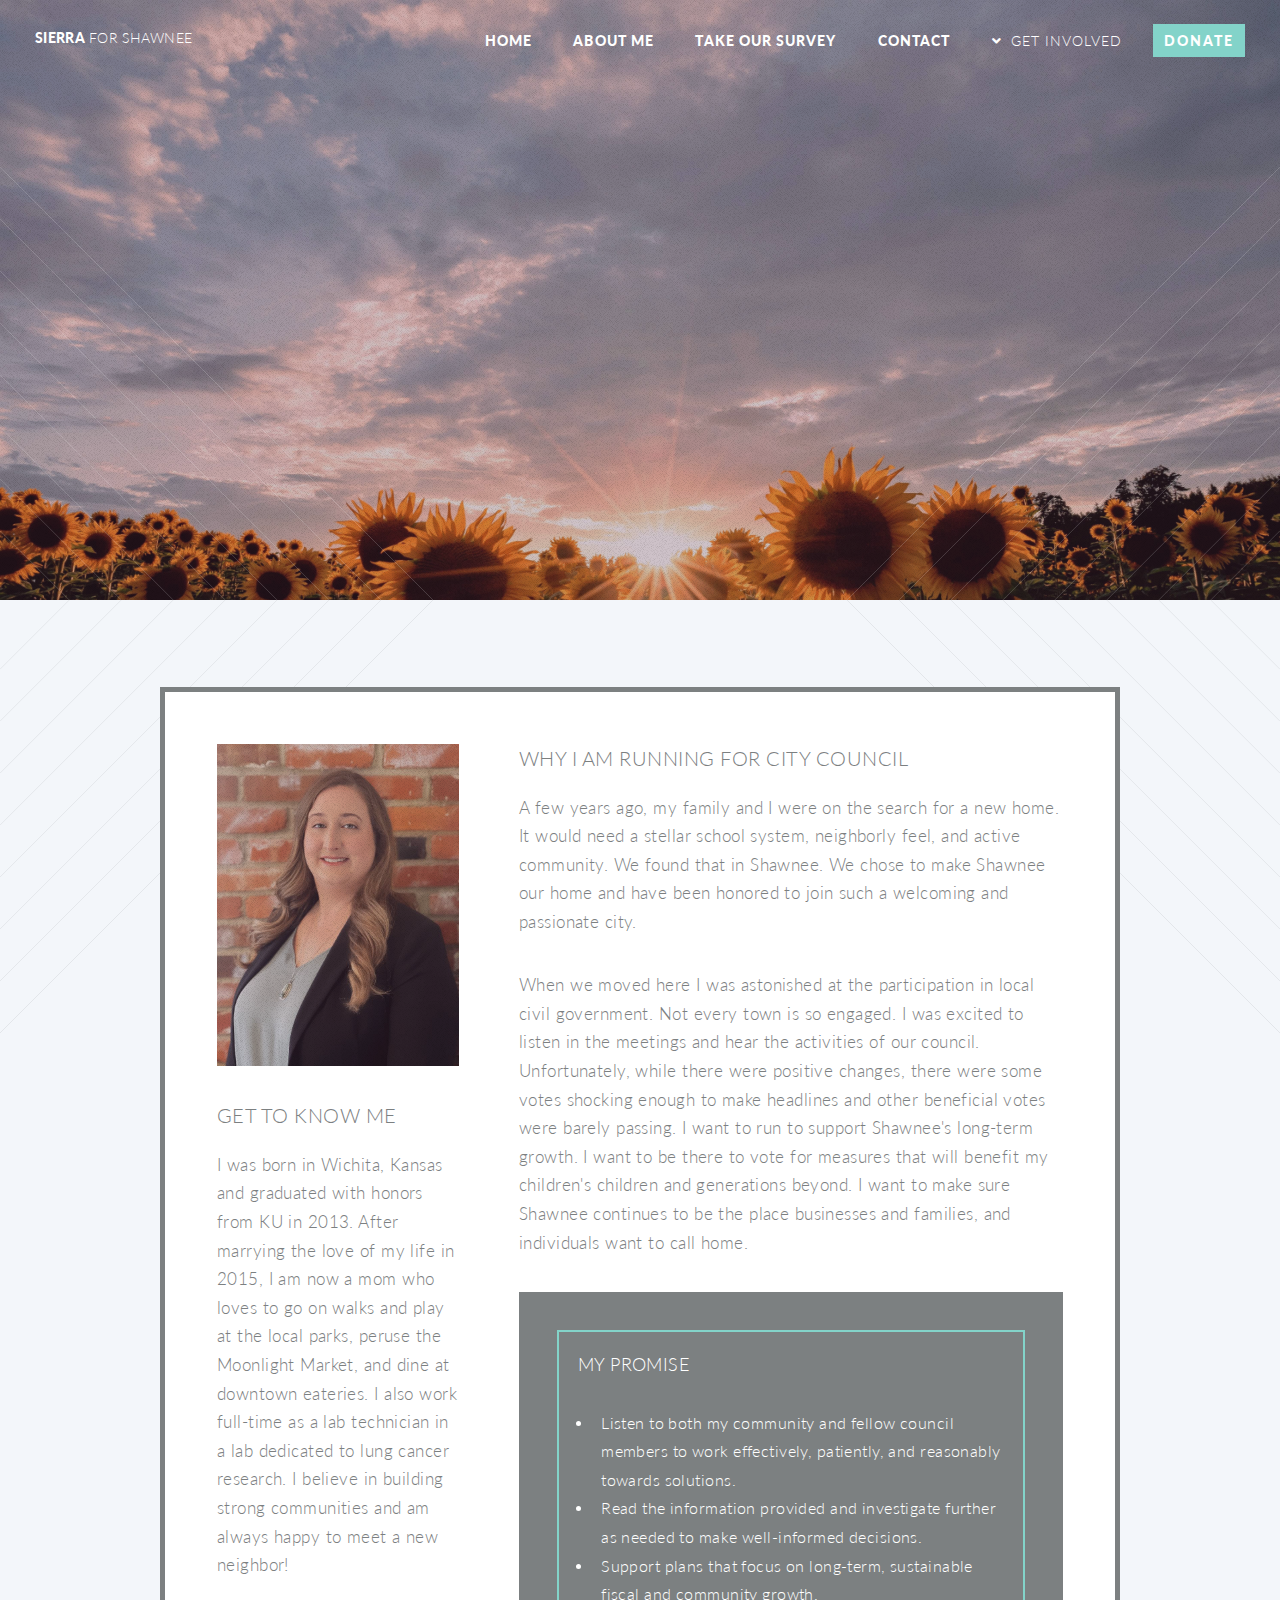
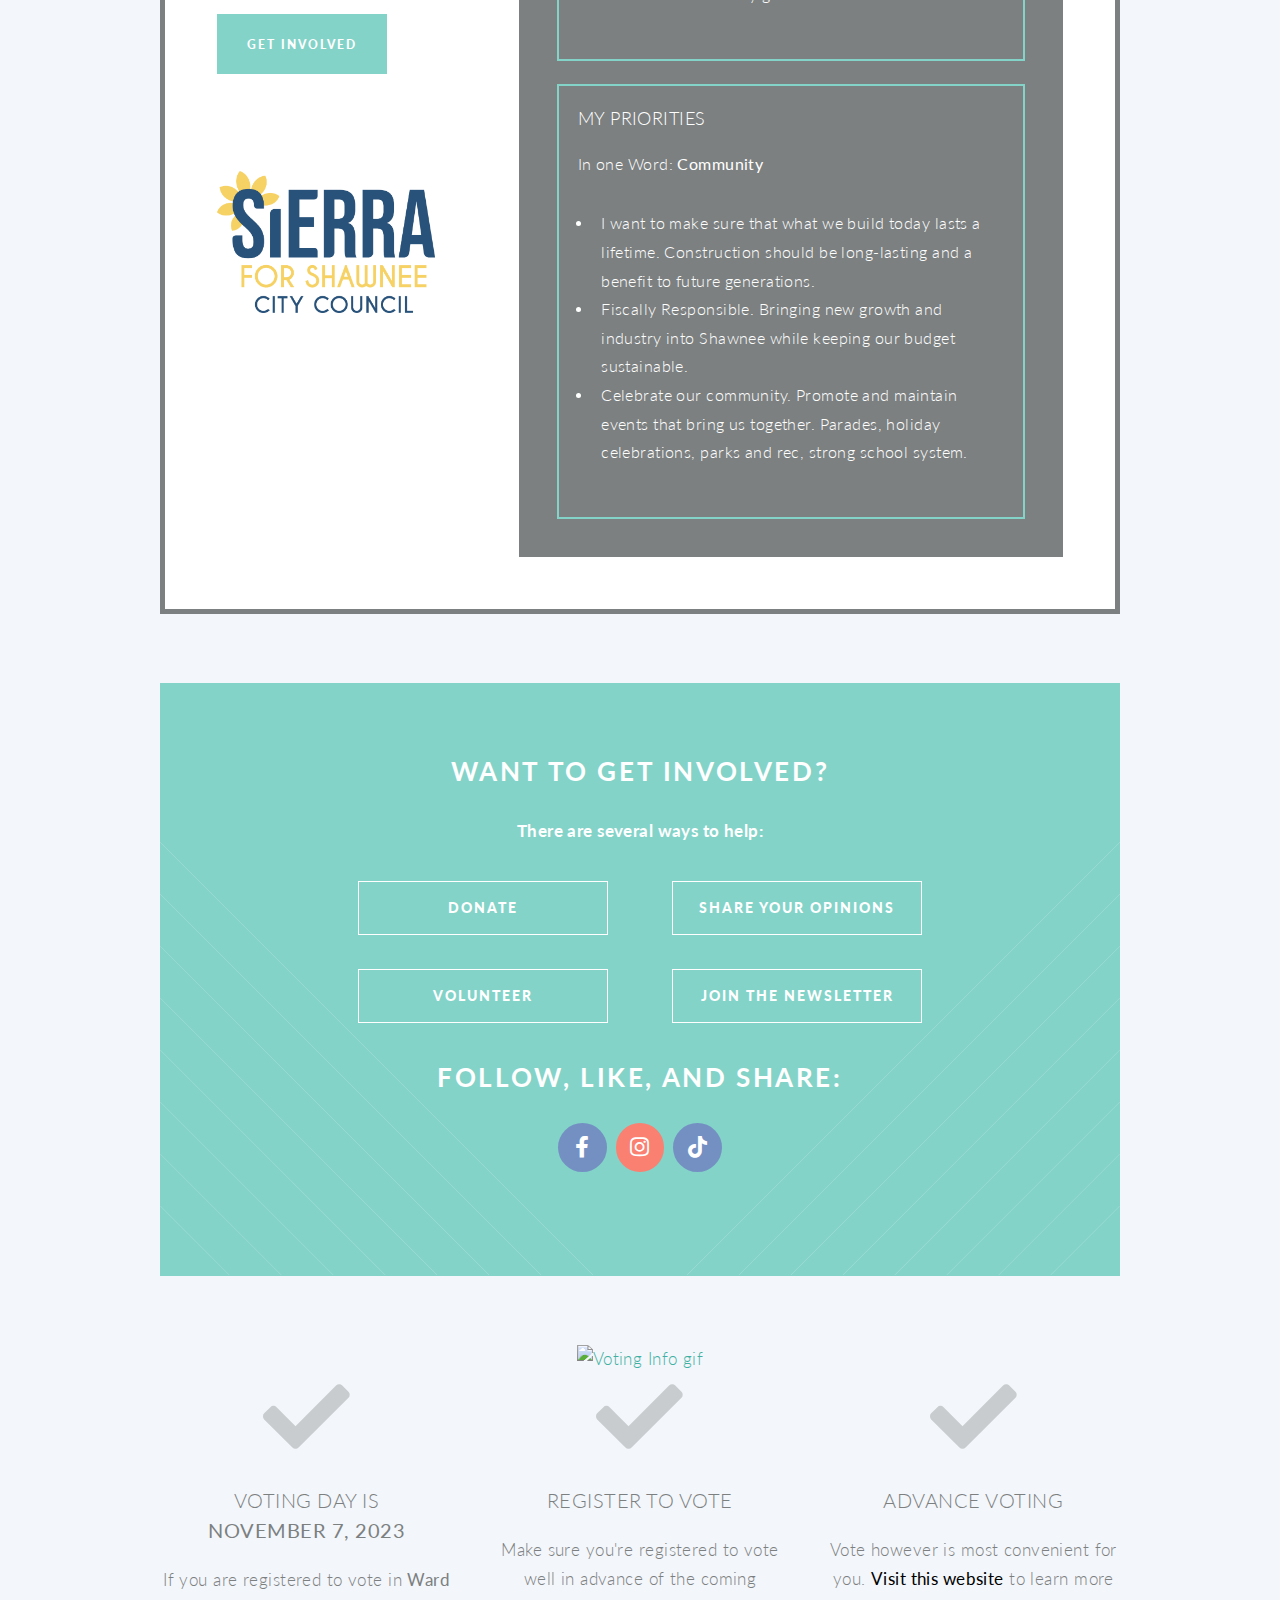
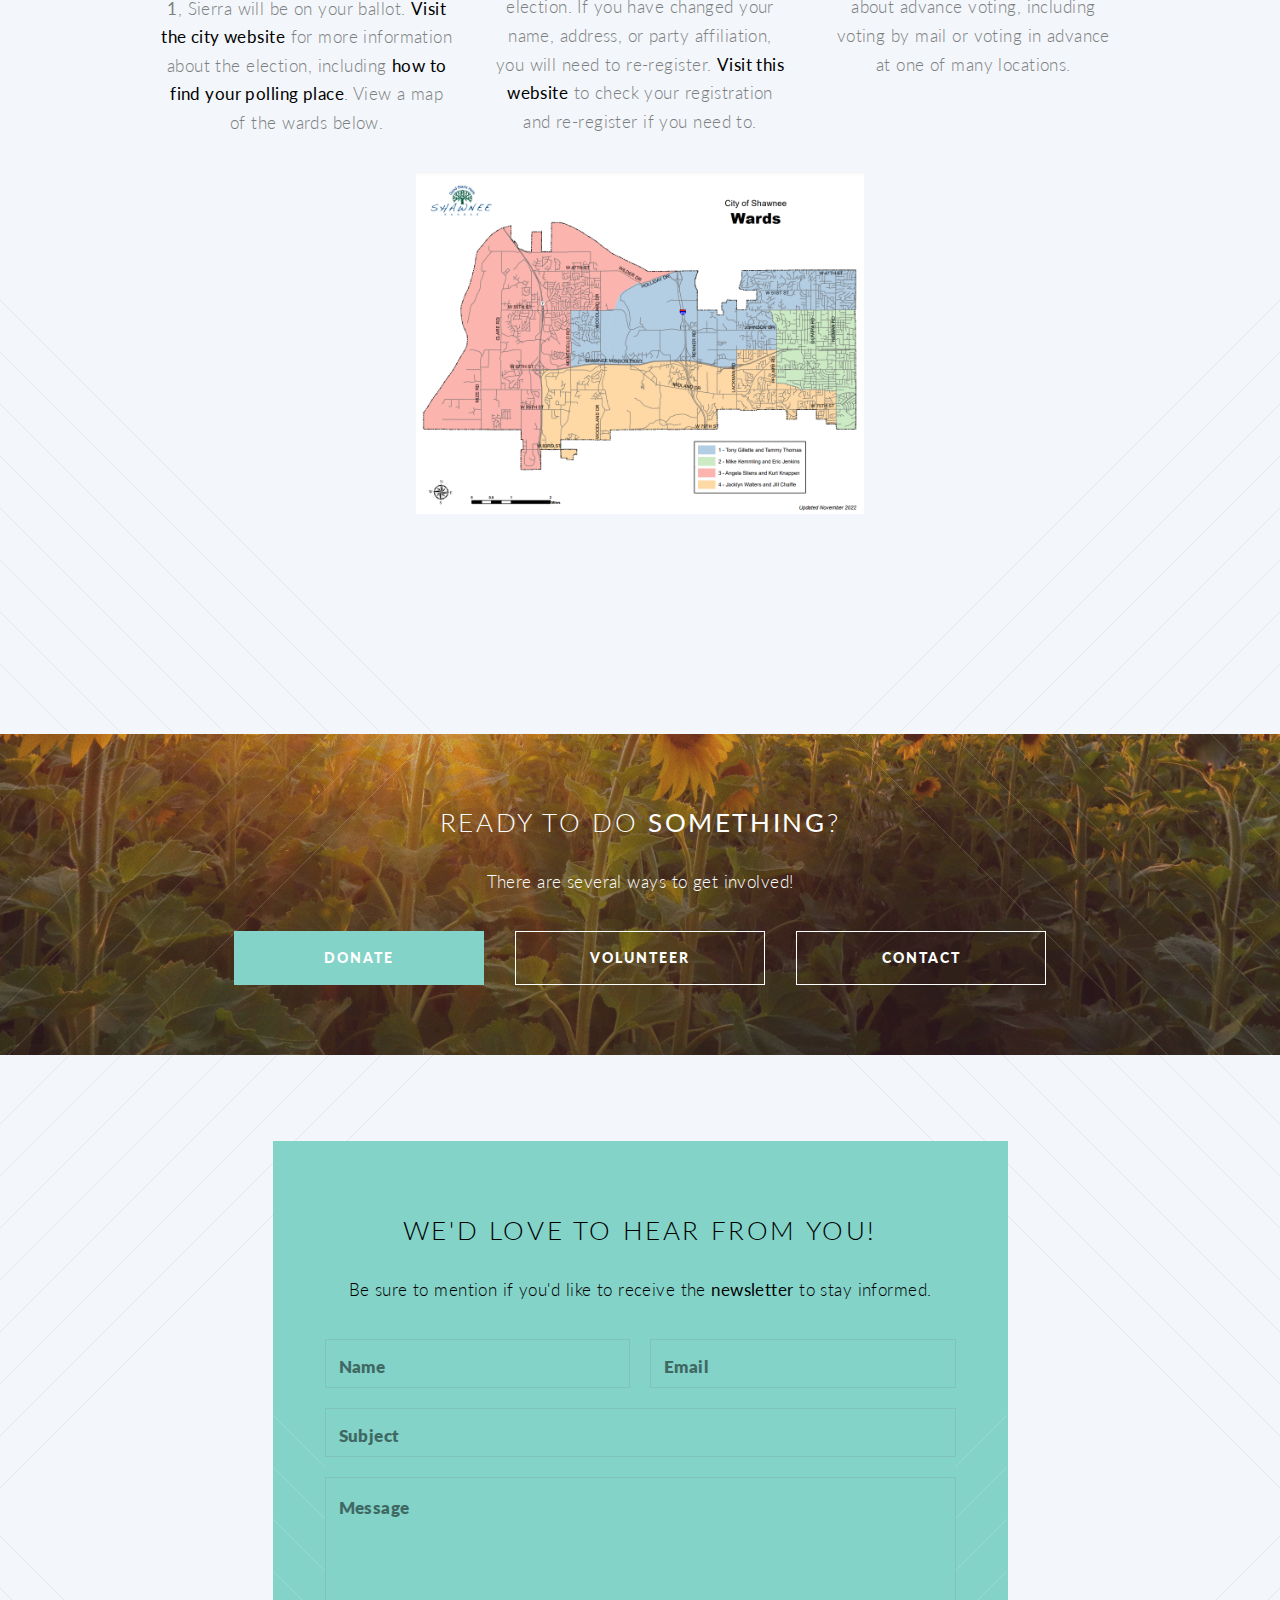
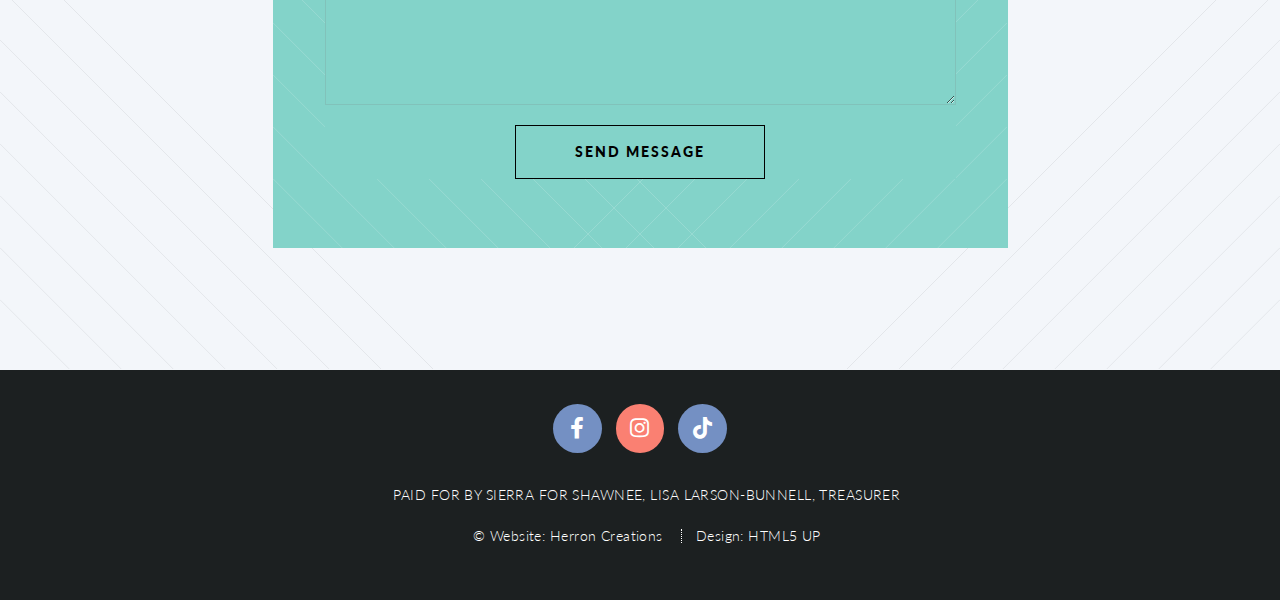
==== commit 785c3789: "Compressed images for speed" ====
--- a/index.html
+++ b/index.html
@@ -100,7 +100,7 @@
 													<li><a href="#getInvolved" class="button small primary">Get Involved</a></li>
 												</ul>
 											</footer>
-											<img src="images/Sierra_Logo_Alt.png" alt="Sierra logo" class="sierraLogo">
+											<img src="images/Sierra_Logo_Alt - Copy.png" alt="Sierra logo" class="sierraLogo">
 										</section>
 										<!-- <section>
 											<header>
--- a/assets/css/main.css
+++ b/assets/css/main.css
@@ -2528,7 +2528,7 @@
 	#banner {
 		background-attachment: scroll, scroll, scroll, fixed;
 		background-color: #645862;
-		background-image: url("images/light-bl.svg"), url("images/light-br.svg"), url("images/overlay.png"), url("../../images/sunflowers.jpg");
+		background-image: url("images/light-bl.svg"), url("images/light-br.svg"), url("images/overlay.png"), url("../../images/sunflowers - Copy.jpg");
 		background-position: bottom left, bottom right, top left, top center;
 		background-repeat: no-repeat, no-repeat, repeat, no-repeat;
 		background-size: 25em, 25em, auto, cover;
@@ -2626,7 +2626,7 @@
 	#cta {
 		background-attachment: scroll, scroll, scroll, fixed;
 		background-color: #645862;
-		background-image: url("images/light-tl.svg"), url("images/light-tr.svg"), url("images/overlay.png"), url("../../images/moreflowers.jpg");
+		background-image: url("images/light-tl.svg"), url("images/light-tr.svg"), url("images/overlay.png"), url("../../images/moreflowers - Copy.jpg");
 		background-position: top left, top right, top left, bottom center;
 		background-repeat: no-repeat, no-repeat, repeat, no-repeat;
 		background-size: 25em, 25em, auto, cover;
@@ -3493,7 +3493,7 @@
 	/* 1:1 Aspect Ratio */
 }
 .voteHeader, .aboutme{
-	background-image: url("../../images/sunflowers.jpg");
+	background-image: url("../../images/sunflowers - Copy.jpg");
 }
 .vote{
 	color: white;
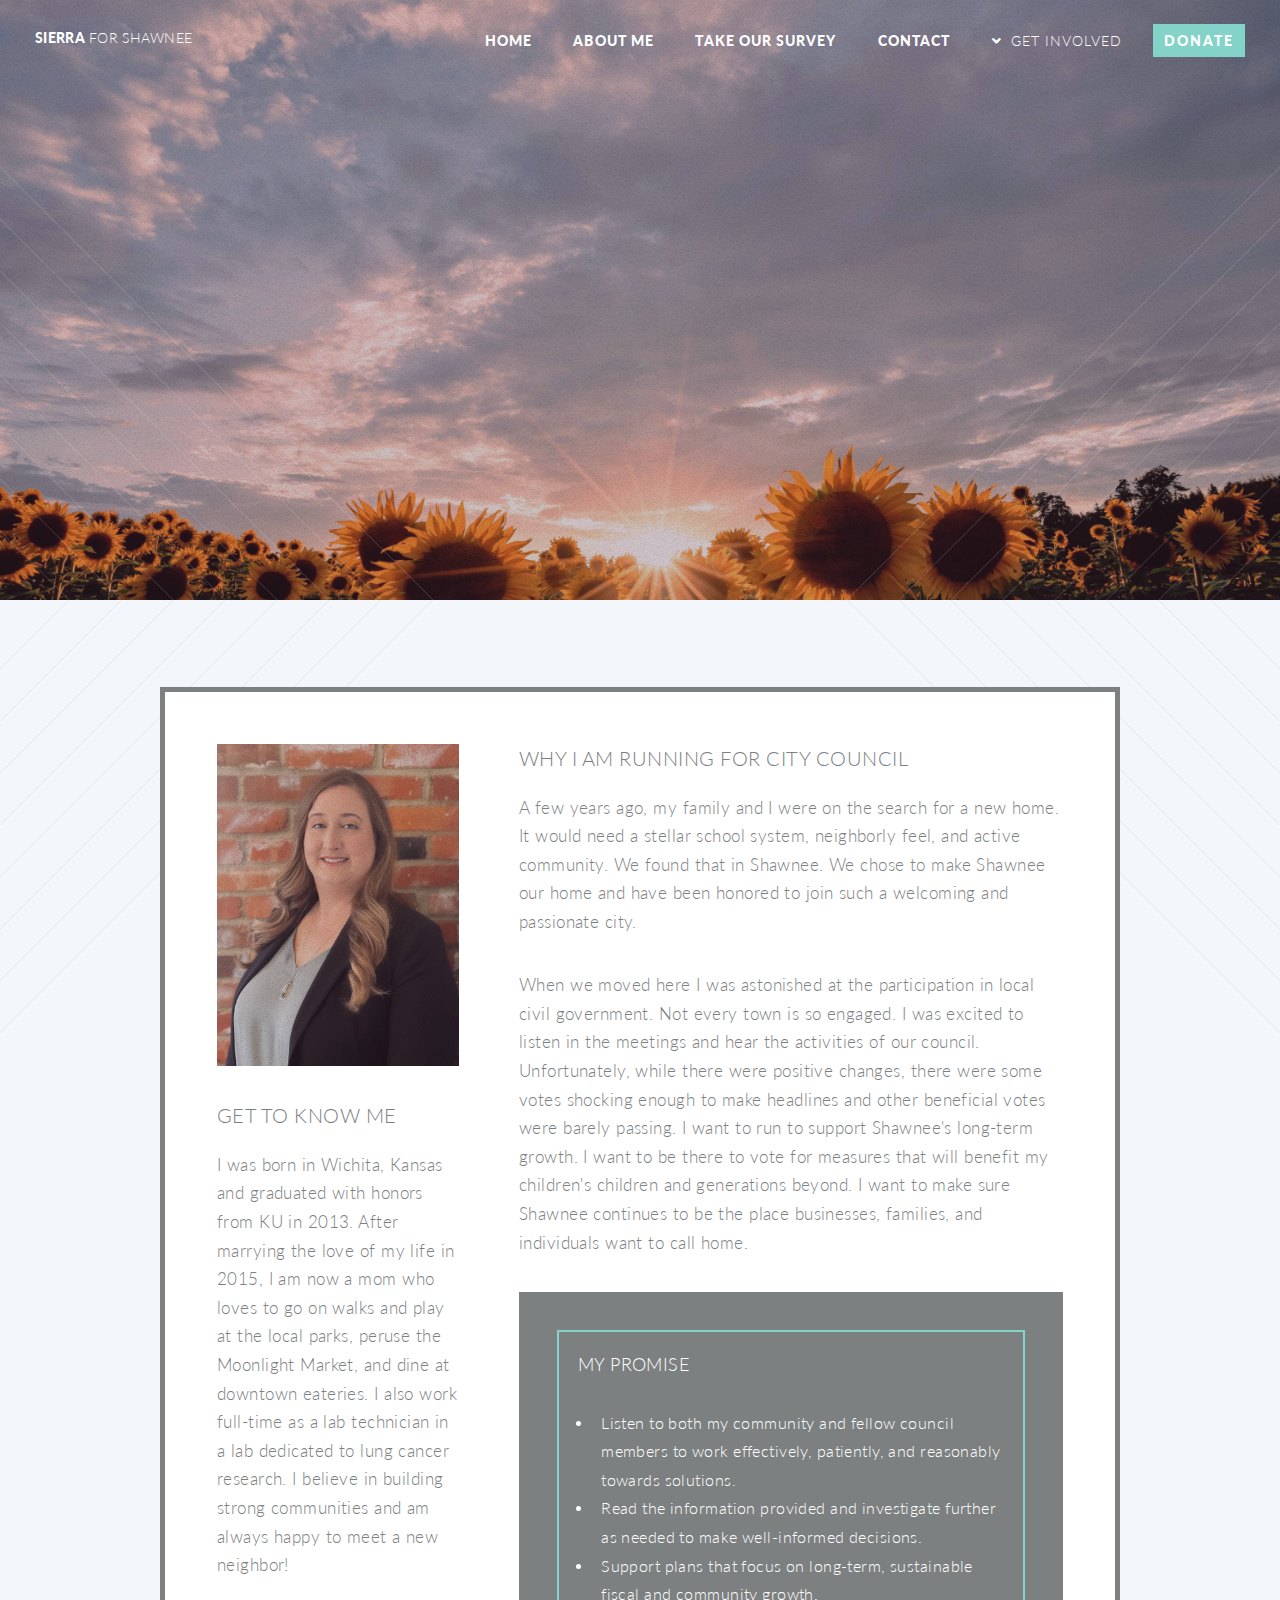
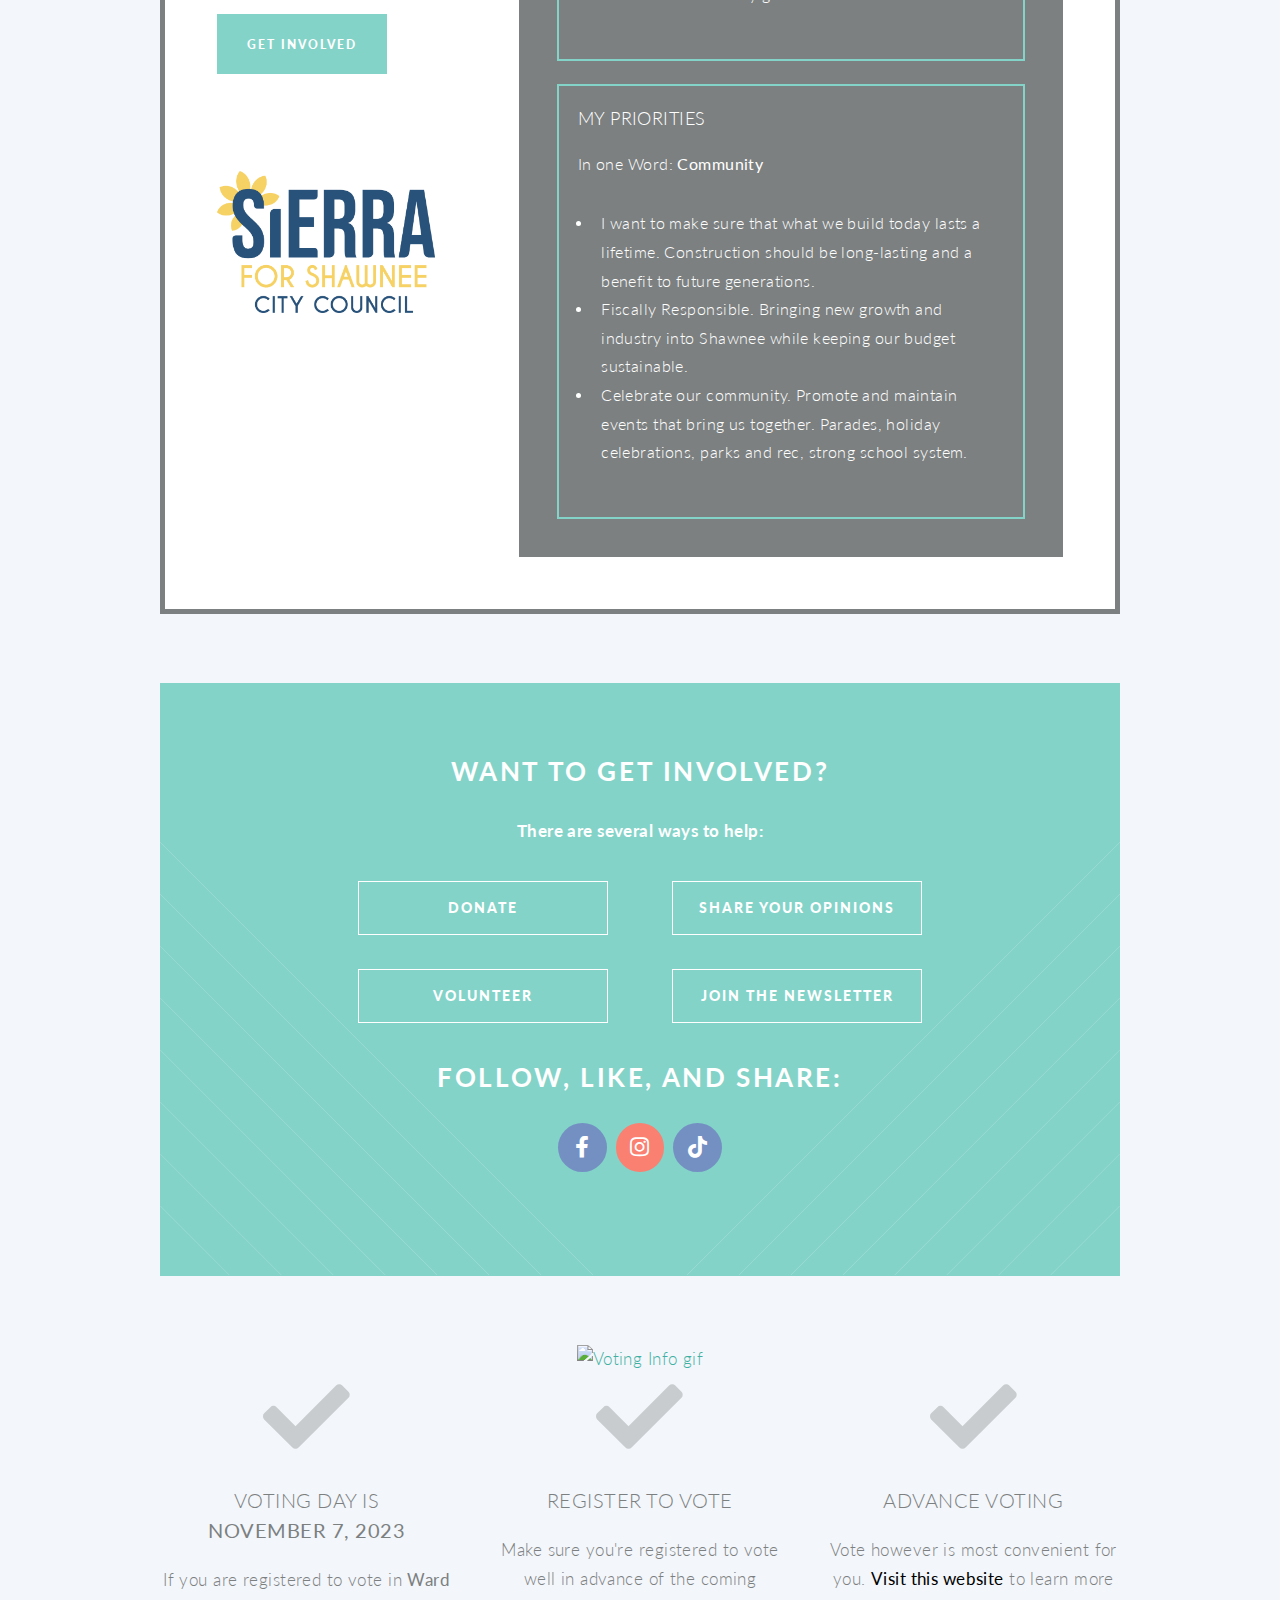
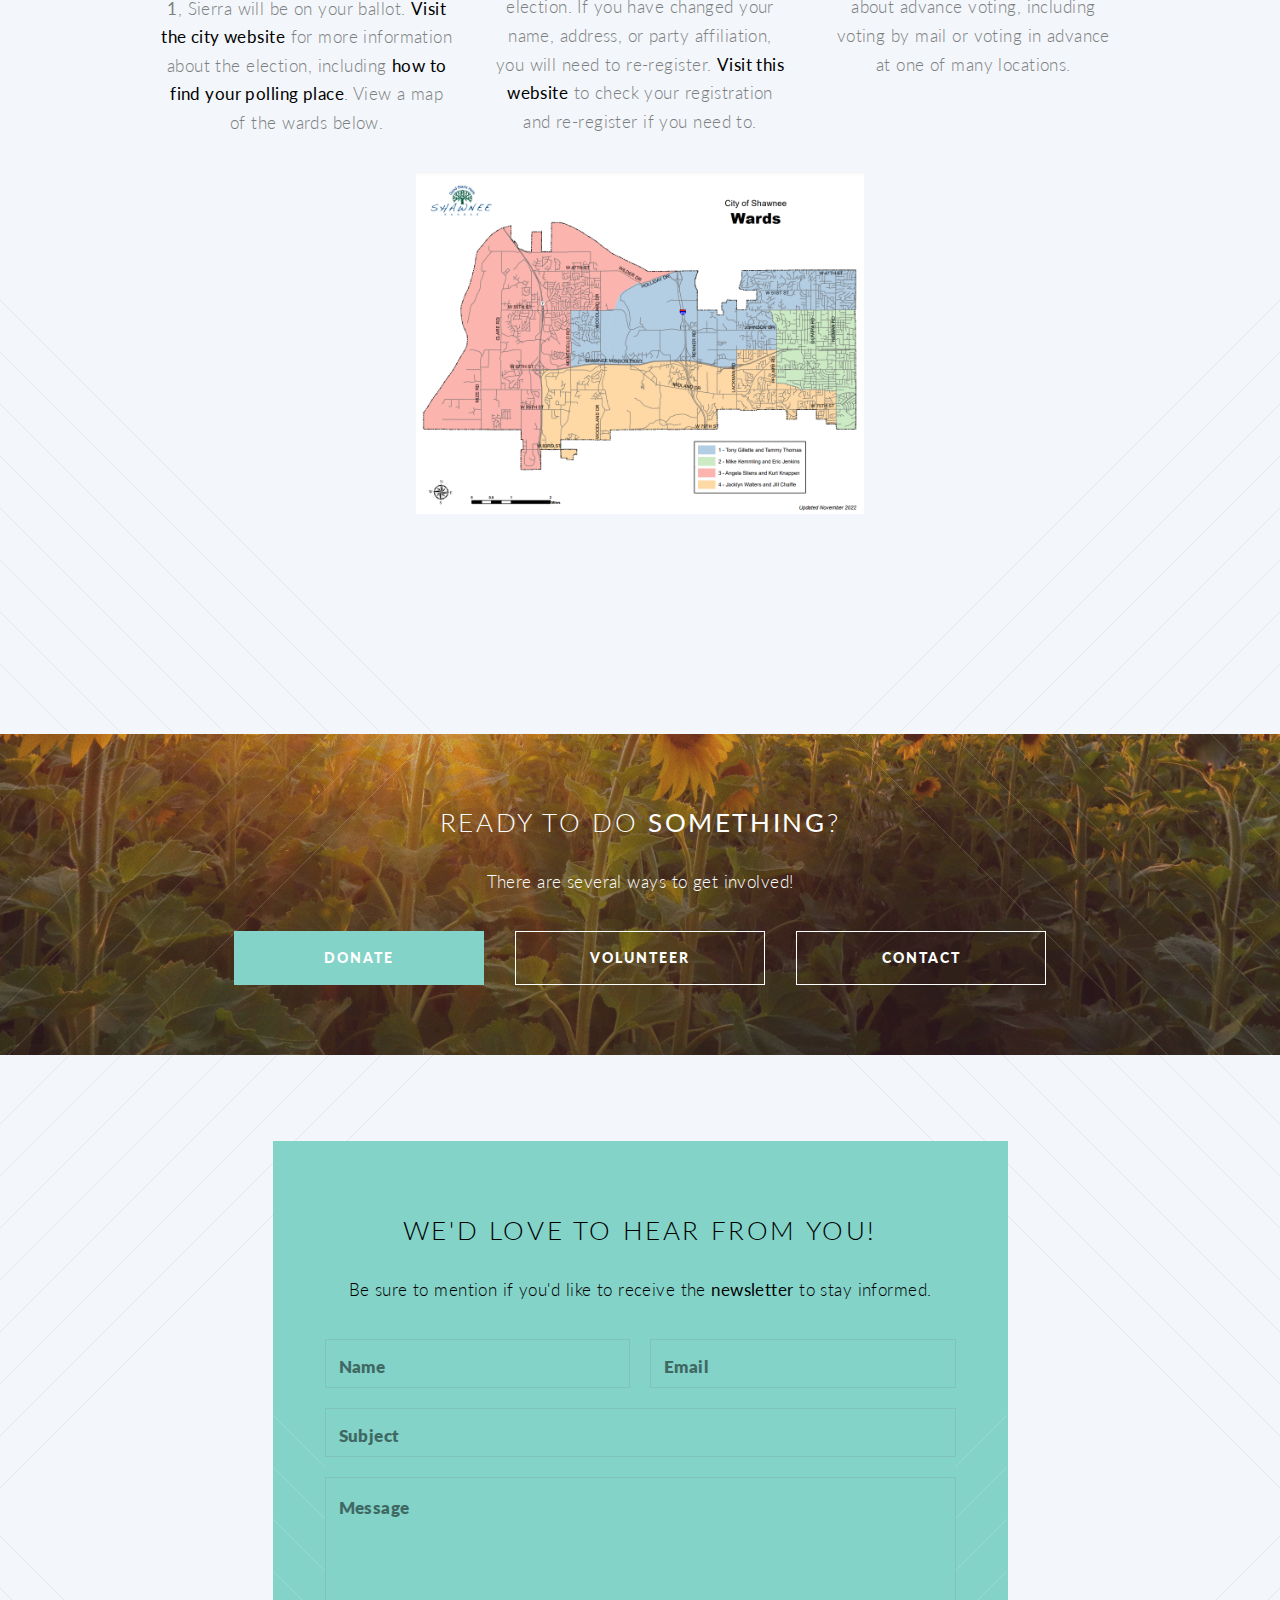
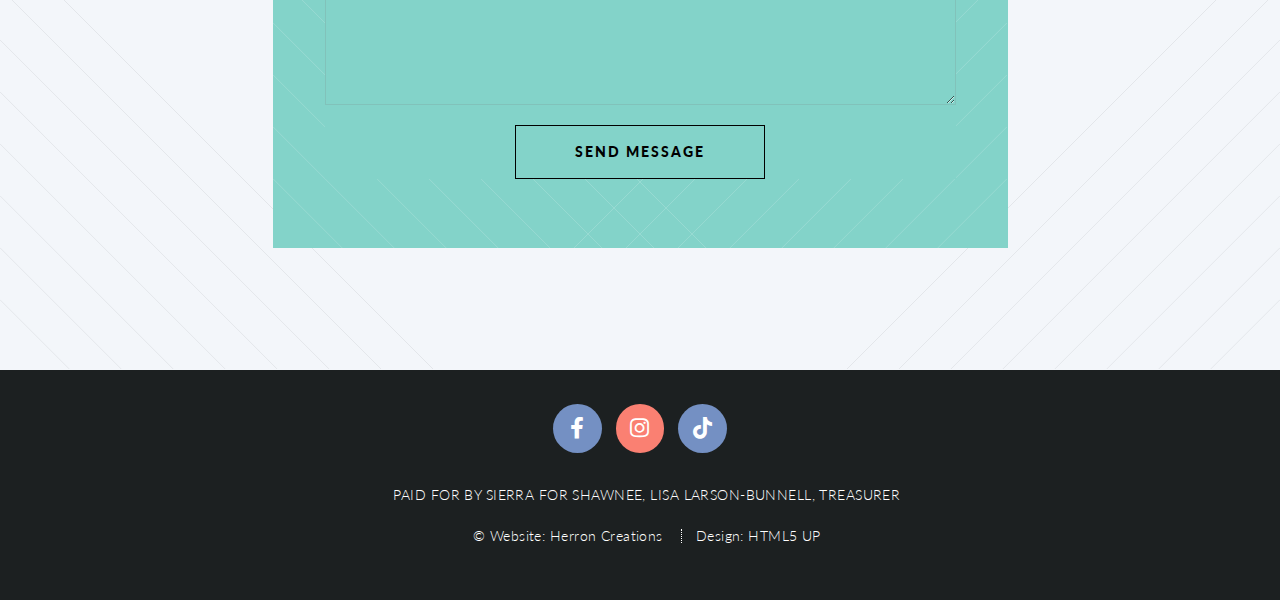
==== commit 77b6c517: "Fixed typo" ====
--- a/index.html
+++ b/index.html
@@ -130,7 +130,7 @@
 											<p>A few years ago, my family and I were on the search for a new home. It would need a stellar school system, neighborly feel, and active community. We found that in Shawnee. We chose to make Shawnee our home and have been honored to join such a welcoming and passionate city.</p>
 
 												<p>When we moved here I was astonished at the participation in local civil government. Not every town is so engaged. I was excited to listen in the meetings and hear the activities of our council. Unfortunately, while there were positive changes, there were some votes shocking enough to make headlines and other beneficial votes were barely passing. I want to run to support Shawnee's long-term growth. I want to be there to vote for measures that will benefit my children's children and generations beyond.
-												I want to make sure Shawnee continues to be the place businesses and families, and individuals want to call home.  
+												I want to make sure Shawnee continues to be the place businesses, families, and individuals want to call home.  
 												</p>
 										</section>
 									</div>
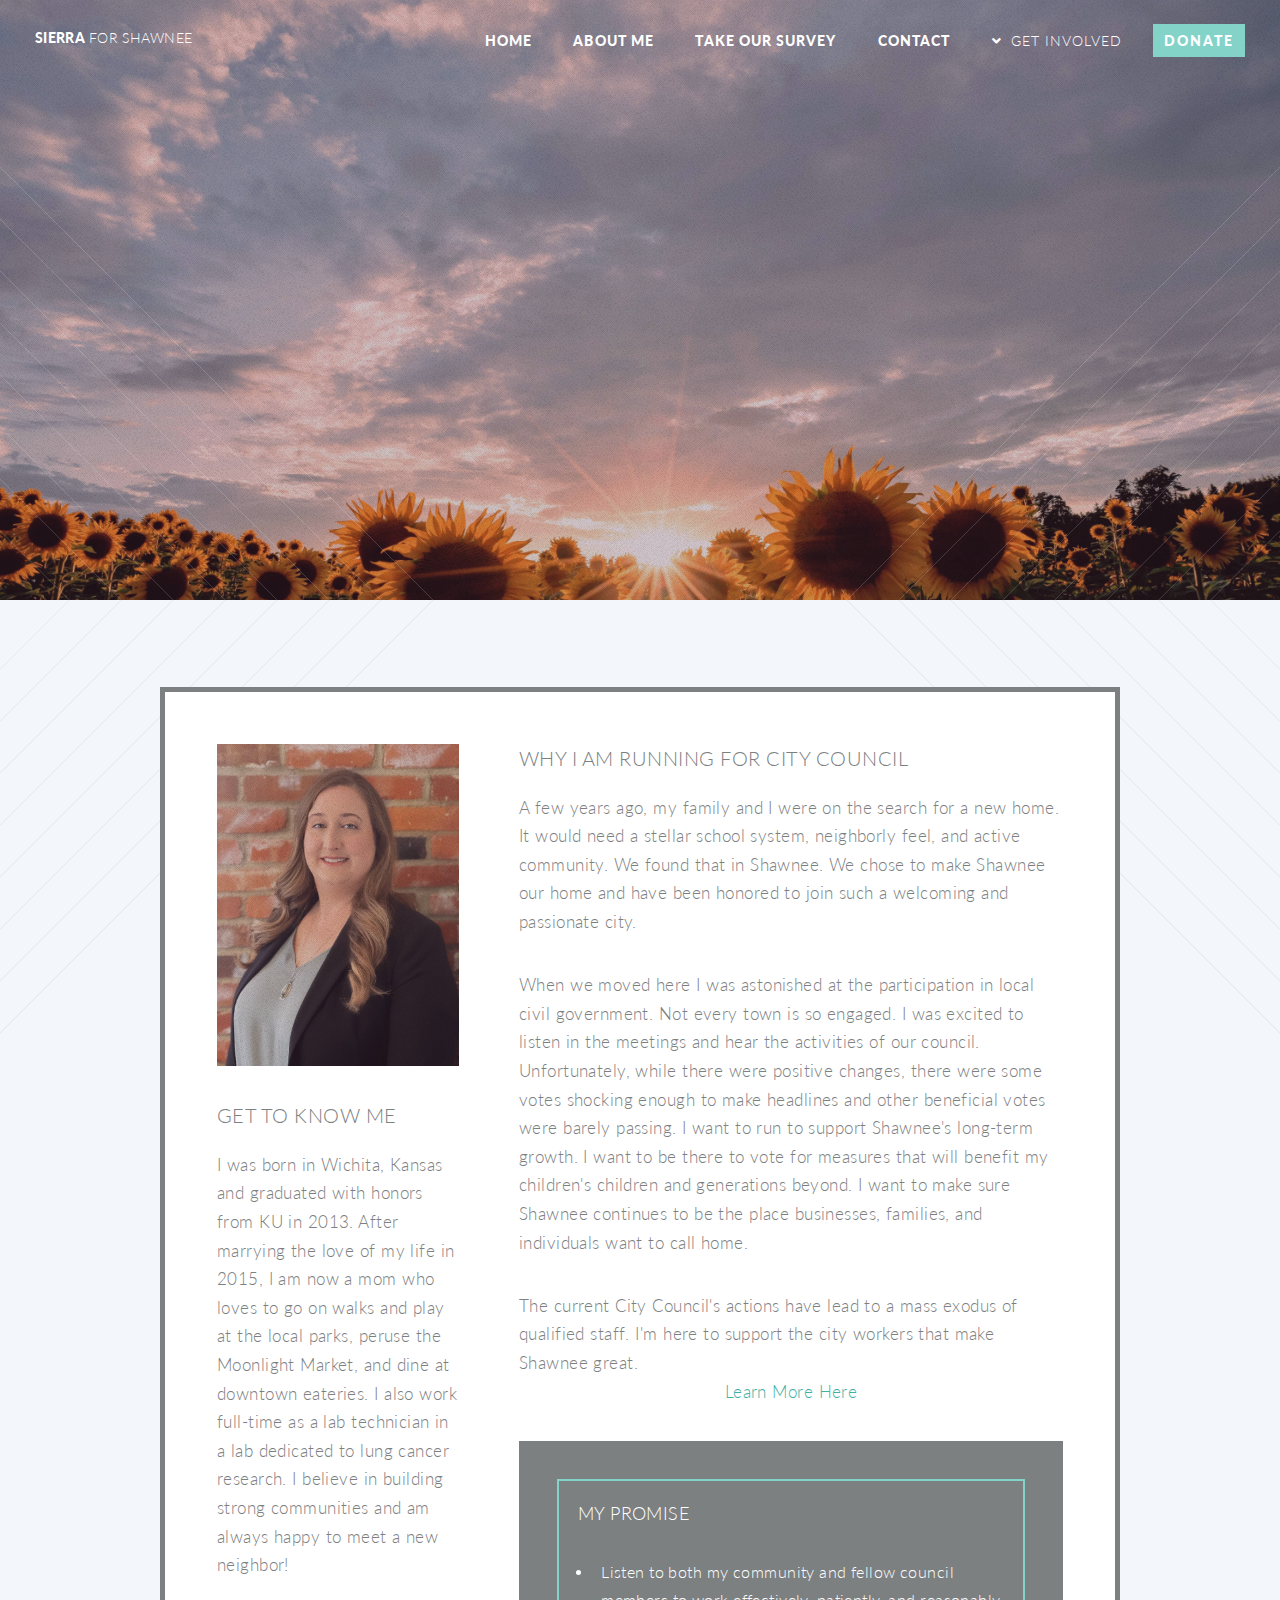
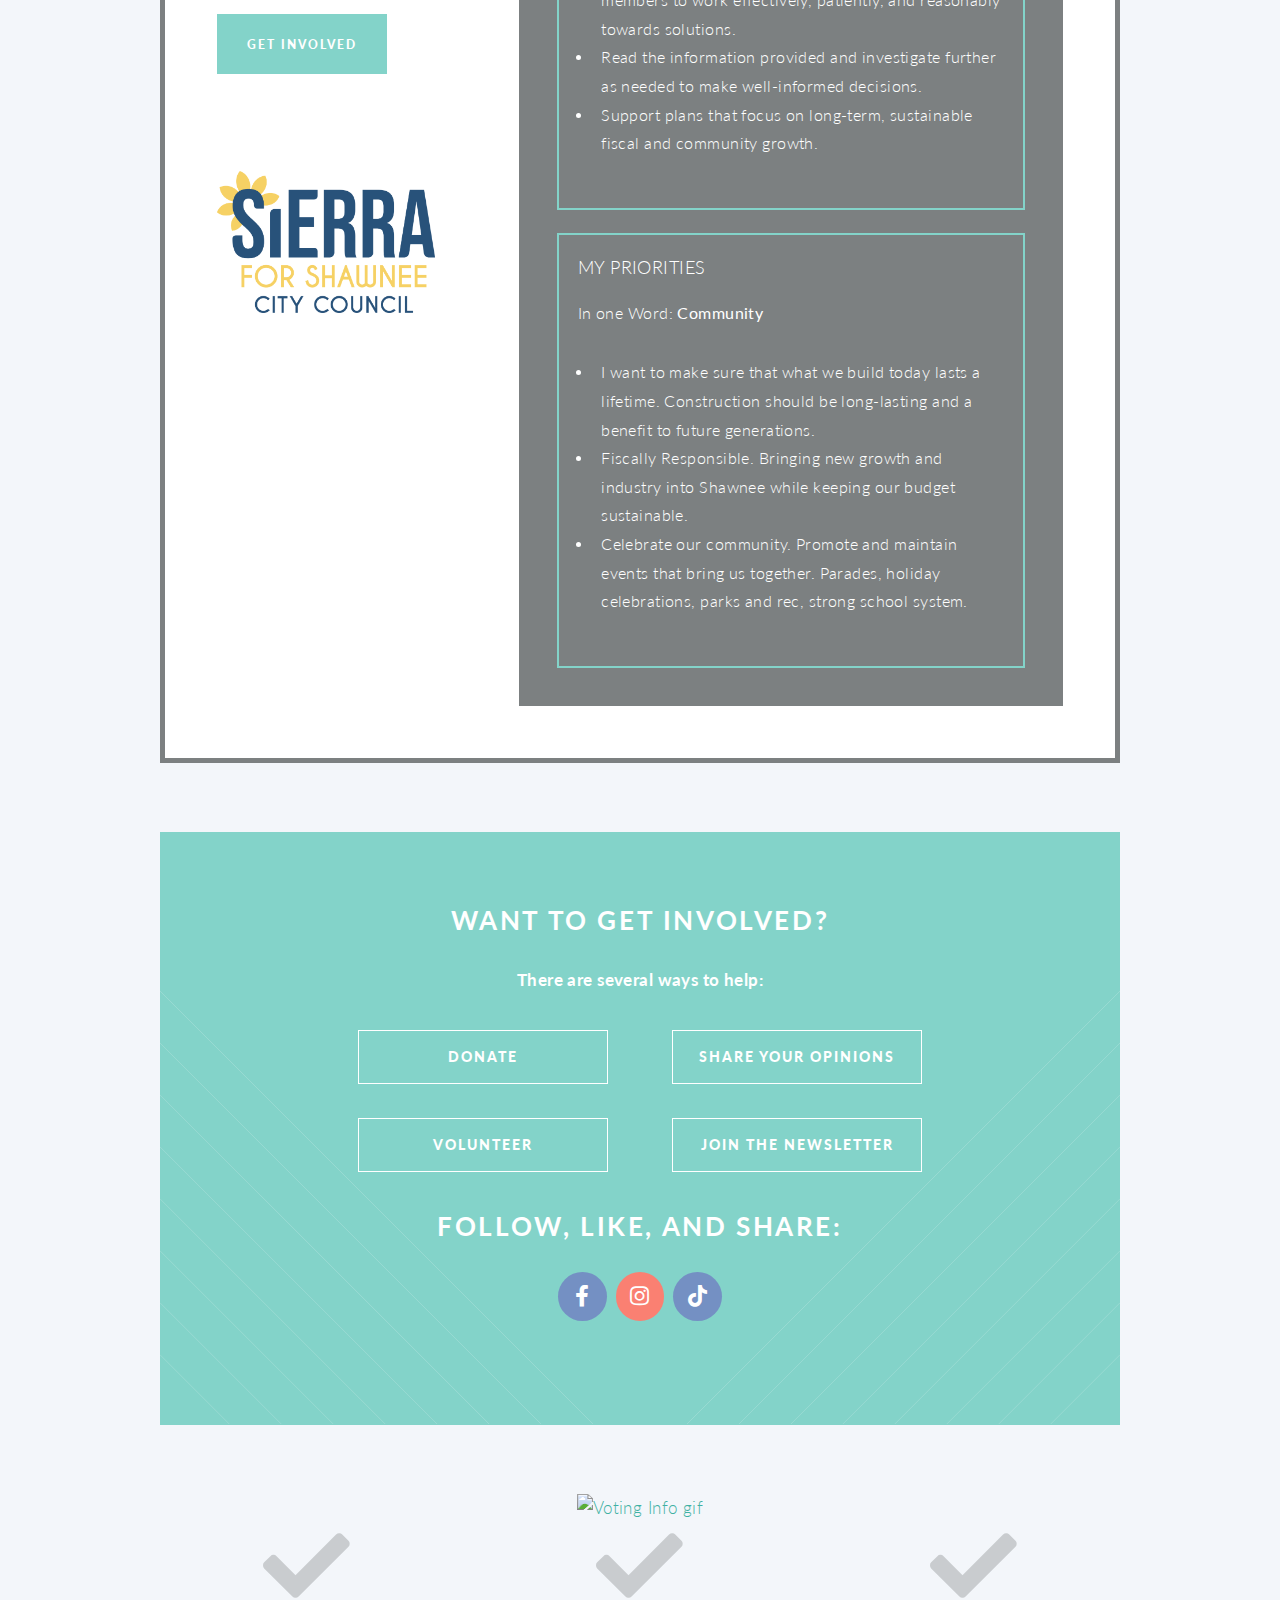
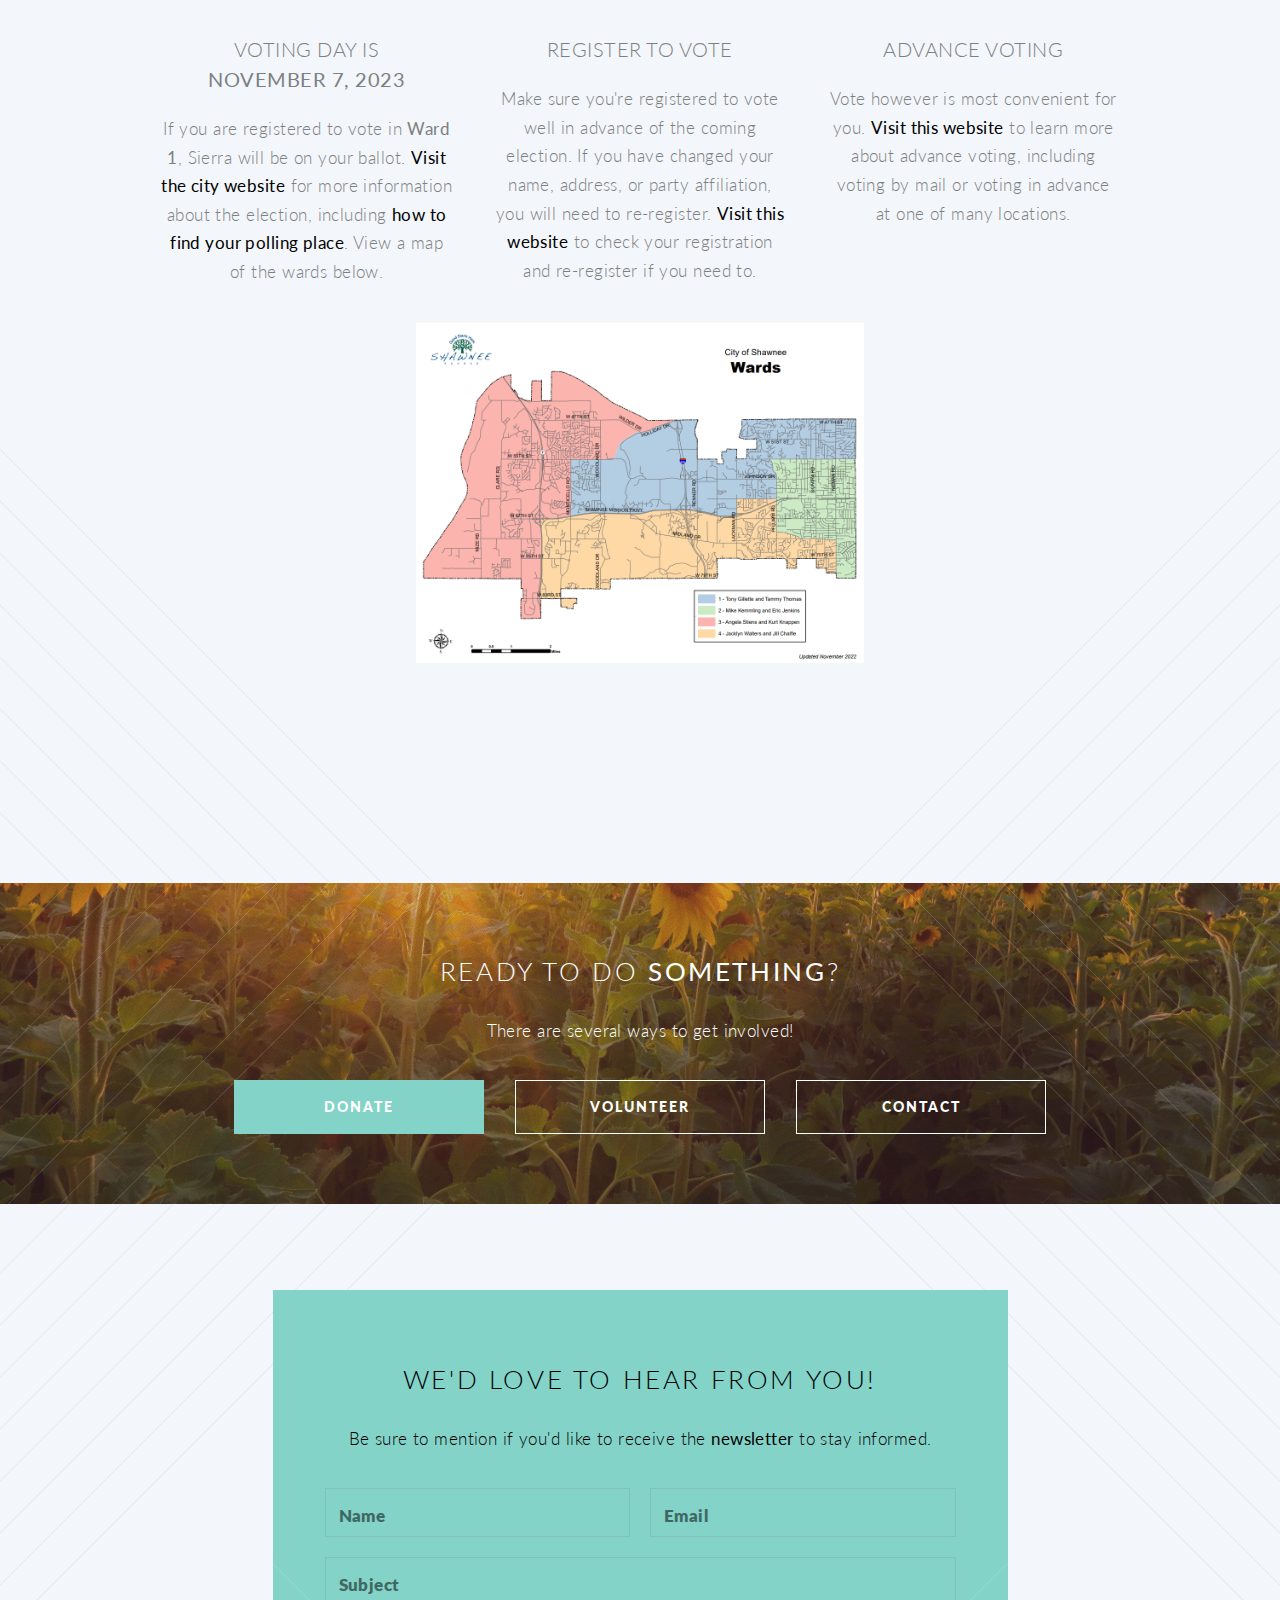
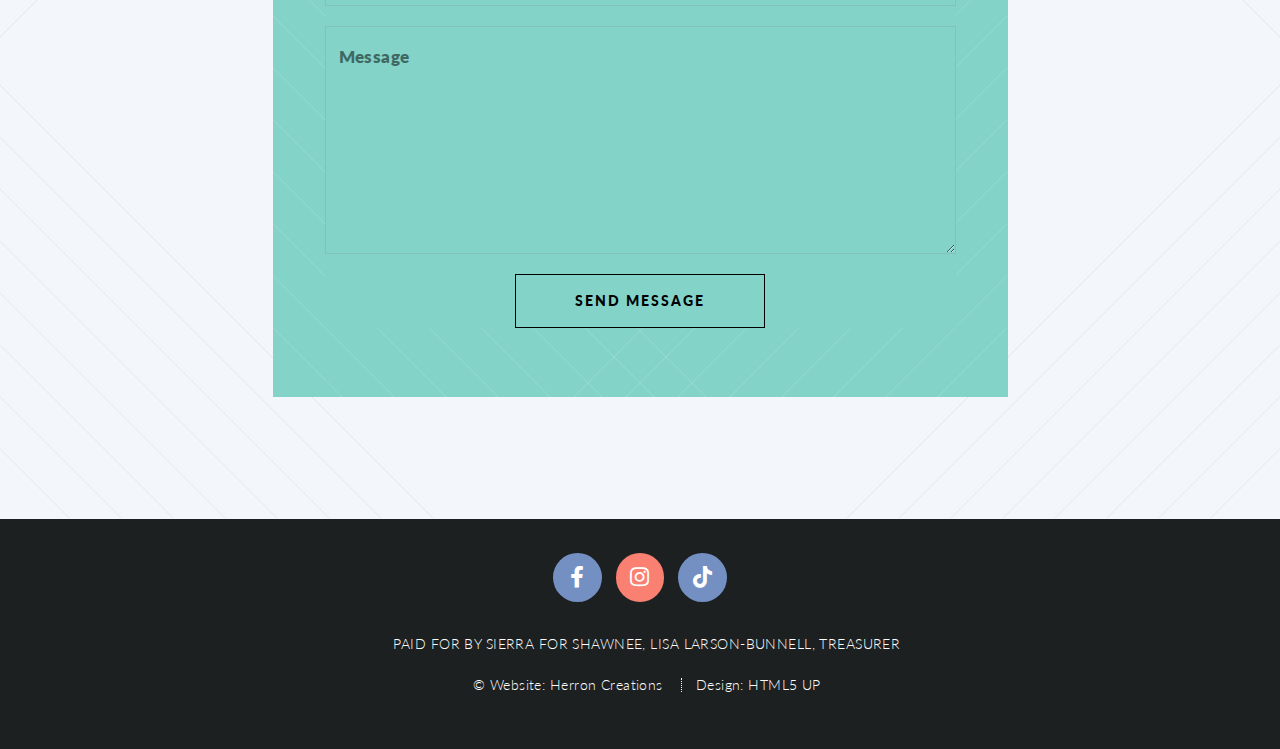
==== commit 5f1ba157: "Added news link" ====
--- a/index.html
+++ b/index.html
@@ -127,11 +127,26 @@
 											<header>
 												<h3><a href="vision.html">Why I am Running For City Council</a></h3>
 											</header>
+											
 											<p>A few years ago, my family and I were on the search for a new home. It would need a stellar school system, neighborly feel, and active community. We found that in Shawnee. We chose to make Shawnee our home and have been honored to join such a welcoming and passionate city.</p>
-
-												<p>When we moved here I was astonished at the participation in local civil government. Not every town is so engaged. I was excited to listen in the meetings and hear the activities of our council. Unfortunately, while there were positive changes, there were some votes shocking enough to make headlines and other beneficial votes were barely passing. I want to run to support Shawnee's long-term growth. I want to be there to vote for measures that will benefit my children's children and generations beyond.
-												I want to make sure Shawnee continues to be the place businesses, families, and individuals want to call home.  
-												</p>
+											<!-- <div class="content mission upper blurb">
+												<section>
+													<p>
+														The current City Council's actions have lead to a mass exodus of qualified staff. I'm here to support the city workers that make Shawnee great.
+													</p>
+												<footer>
+													<button class="getThis">
+														<a href="https://shawneemissionpost.com/2023/05/26/shawnee-staffing-crisis-202574/?fbclid=IwAR138Vj_192-T08m576WYrbkf8r23IqvIrN4XmxgJaYLSHvB7q1Hb5z3X7Y" class="getThis">Learn More Here</a>
+													</button>
+												</footer>
+												</section>
+											</div>	 -->
+
+											<p class="spaceIt">When we moved here I was astonished at the participation in local civil government. Not every town is so engaged. I was excited to listen in the meetings and hear the activities of our council. Unfortunately, while there were positive changes, there were some votes shocking enough to make headlines and other beneficial votes were barely passing. I want to run to support Shawnee's long-term growth. I want to be there to vote for measures that will benefit my children's children and generations beyond.
+											I want to make sure Shawnee continues to be the place businesses, families, and individuals want to call home.  
+											</p>
+											<p>The current City Council's actions have lead to a mass exodus of qualified staff. I'm here to support the city workers that make Shawnee great. <a href="https://shawneemissionpost.com/2023/05/26/shawnee-staffing-crisis-202574/?fbclid=IwAR138Vj_192-T08m576WYrbkf8r23IqvIrN4XmxgJaYLSHvB7q1Hb5z3X7Y" class="getThis">Learn More Here</a></p>
+												
 										</section>
 									</div>
 									<div class="content mission">
--- a/assets/css/main.css
+++ b/assets/css/main.css
@@ -2835,7 +2835,10 @@
 	}
 
 	@media screen and (max-width: 840px) {
-
+		.upper.blurb{
+			padding: 2%;
+			padding-bottom: 1%;
+		}
 		/* Basic */
 
 			html, body {
@@ -3516,4 +3519,31 @@
 .wrapt{
 	padding-bottom: 30px;
 	min-height: 100vh;
-}+}
+.getThis{
+	background-color: white;
+	display: flex;
+	flex-direction: row;
+	justify-content: center;
+}
+.blurb{
+	padding: 1%;
+	font-size: 0.7em;
+	width: 70%;
+	line-height: 3vh;
+	margin: auto;
+}
+.blurb footer{
+	display: flex;
+	flex-direction: row;
+	justify-content: center;
+}
+.blurb section p{
+	margin-bottom: 2%;
+}
+.getThis:hover{
+	background-color: white;
+}
+.spaceIt{
+	margin-top: 5%;
+}
